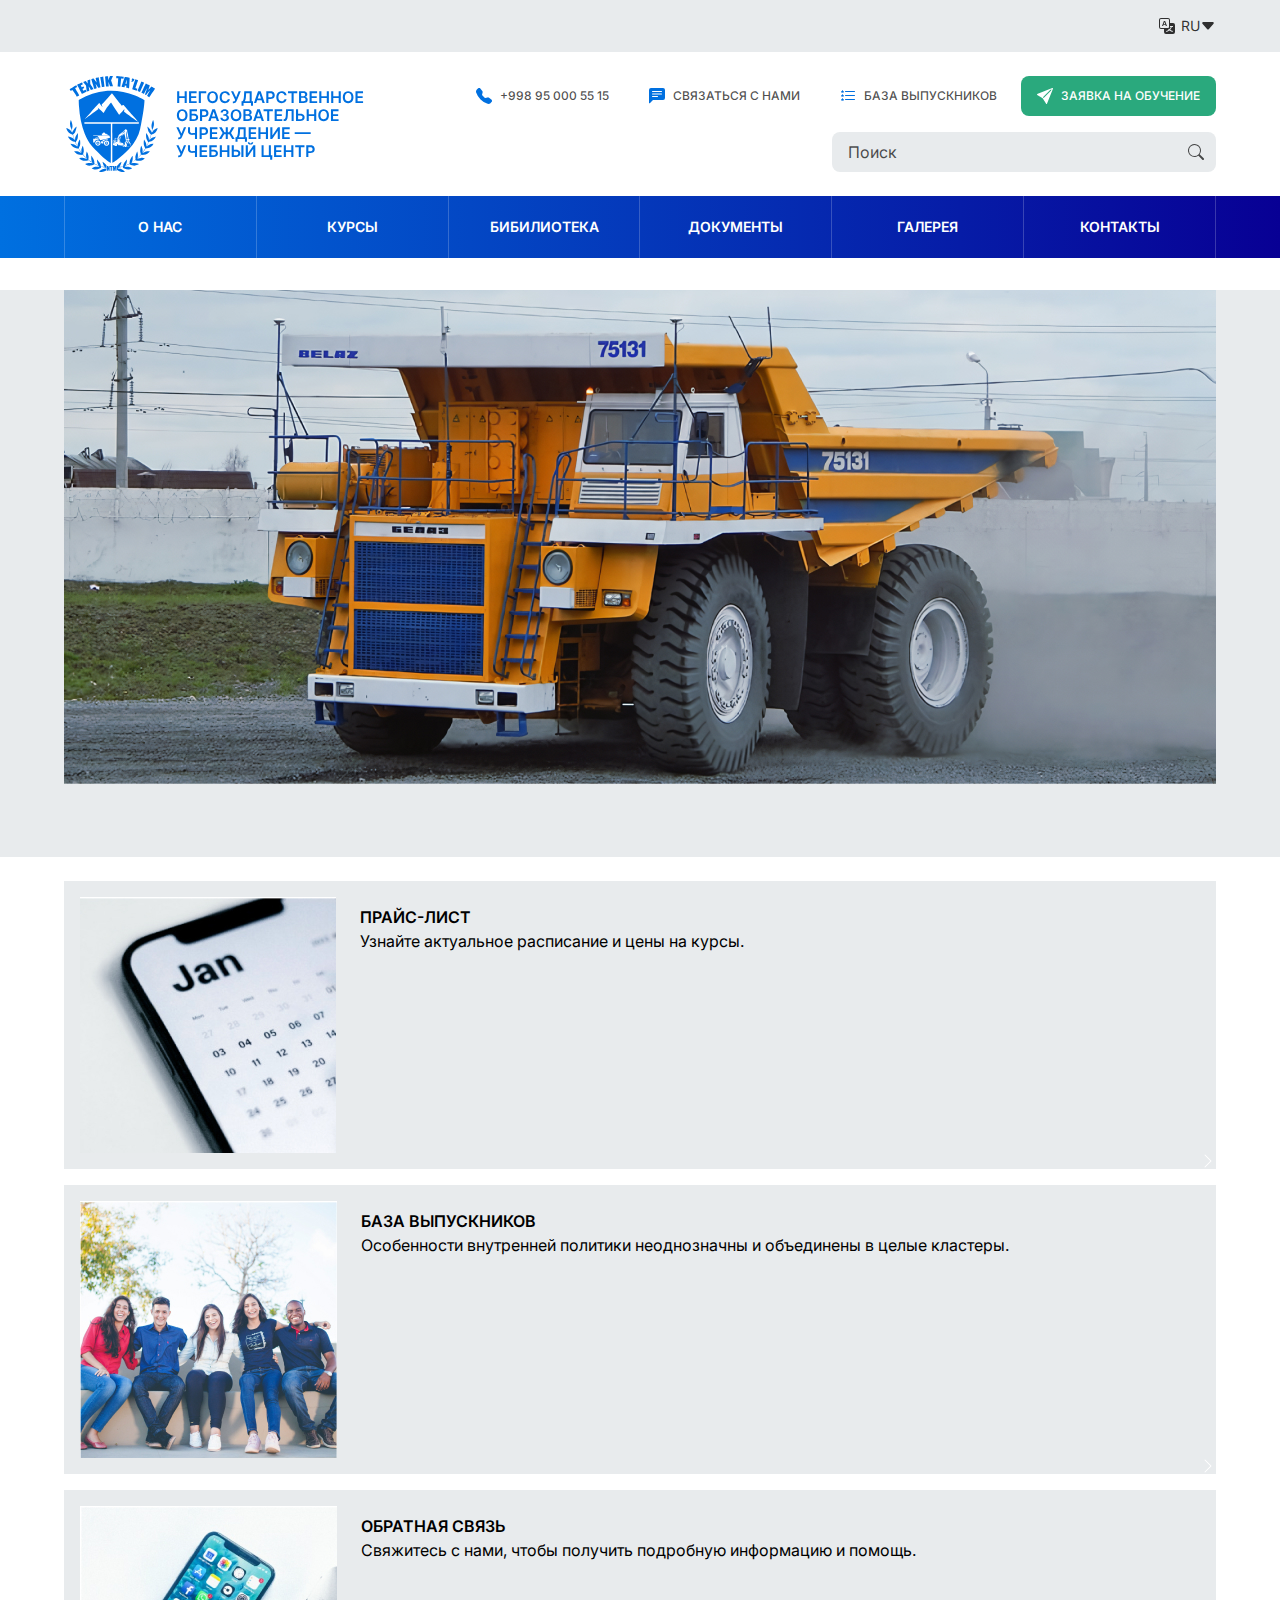
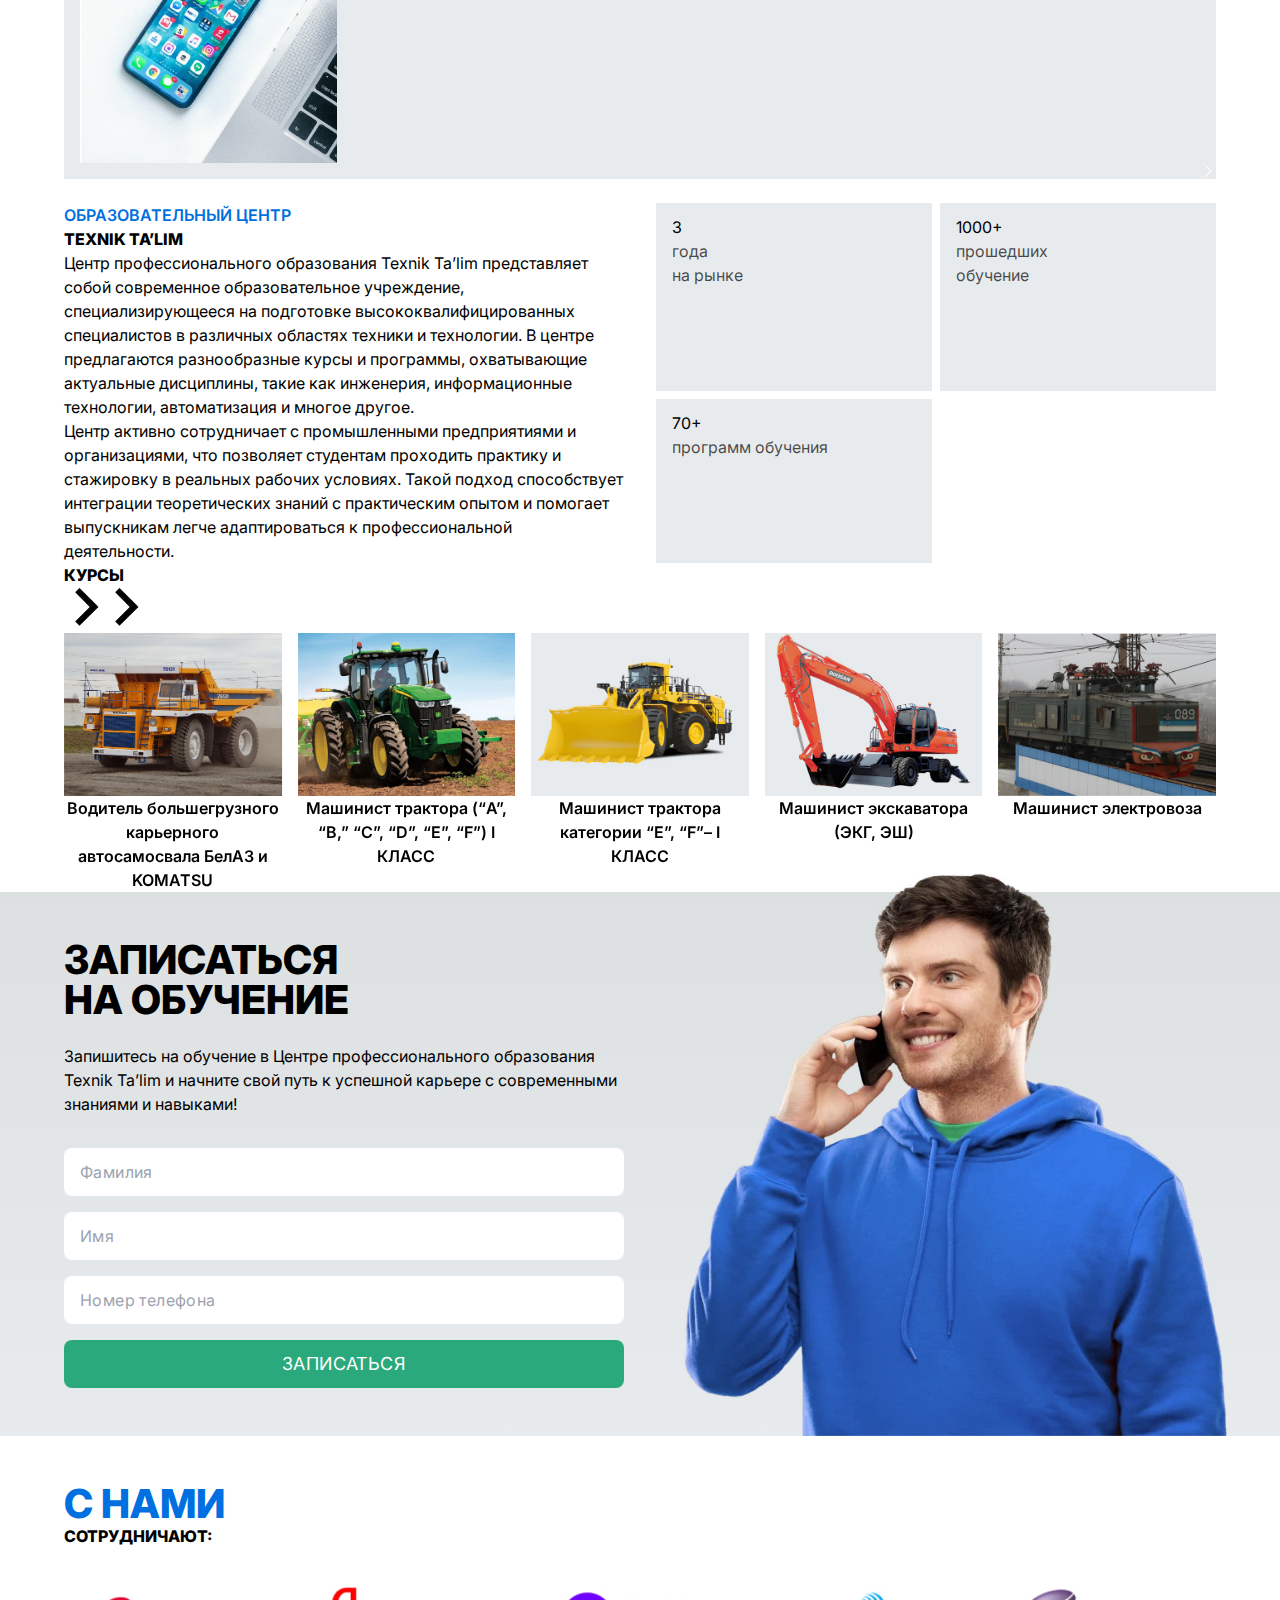
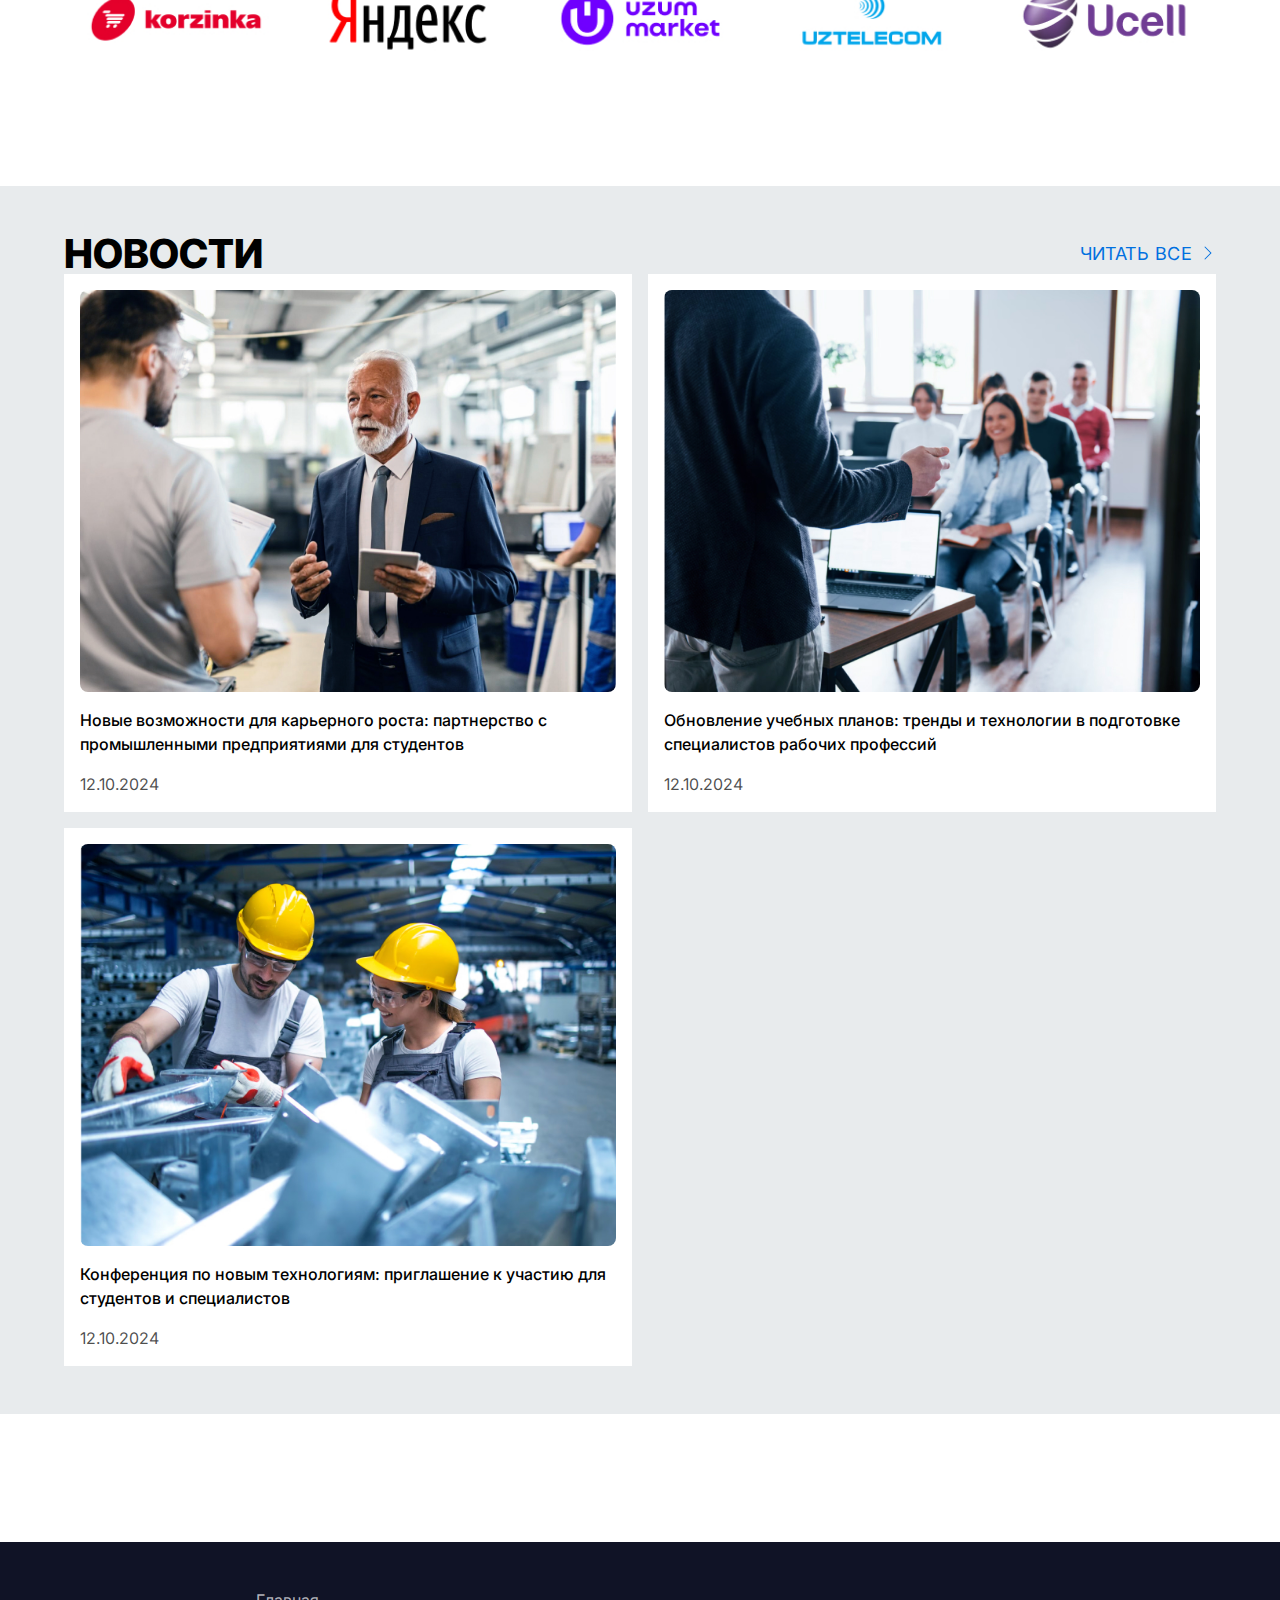
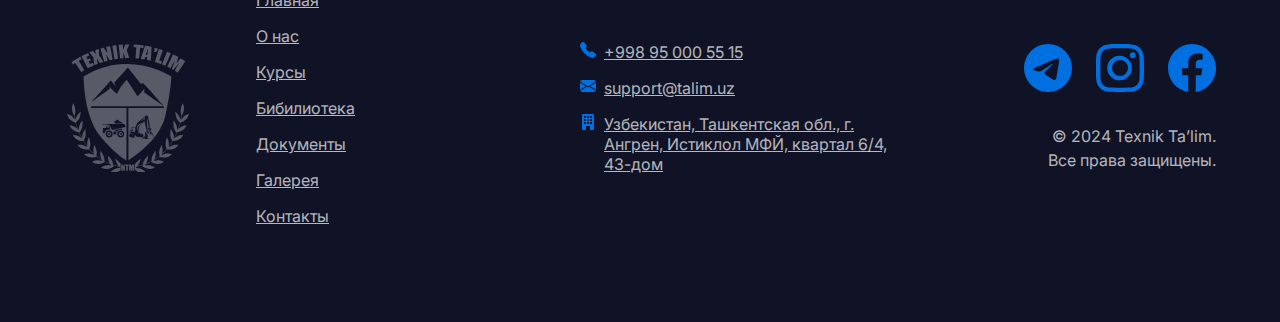
==== index.html @ cd225549 "Загрузка файлов" ====
<!DOCTYPE html><html><head><meta charset="utf-8"><meta name="viewport" content="width=device-width"><title>Главная страница</title><link rel="stylesheet" href="./styles/main.css"><link rel="preconnect" href="https://fonts.googleapis.com"><link rel="preconnect" href="https://fonts.gstatic.com" crossorigin><link href="https://fonts.googleapis.com/css2?family=Inter:ital,opsz,wght@0,14..32,100..900;1,14..32,100..900&amp;display=swap" rel="stylesheet"><link href="https://cdn.jsdelivr.net/npm/@splidejs/splide@4.1.4/dist/css/splide.min.css" rel="stylesheet"><script src="https://cdn.jsdelivr.net/npm/@splidejs/splide@4.1.4/dist/js/splide.min.js"></script></head></html><body><div class="w-full flex justify-center py-4 bg-background-darker"><div class="w-full max-w-screen-xl px-6 flex justify-end"><div class="relative"><button class="flex items-center text-sm uppercase text-black/80" id="langMenuToggle"><svg class="mr-[0.375rem]" width="16" height="16"><use xlink:href="/spritemap.svg#translate"></use></svg><span>Ru</span><svg class="scale-y-[-1]" width="16" height="16" id="langMenuArrow"><use xlink:href="/spritemap.svg#caret-up-fill"></use></svg></button><div class="hidden bg-background border border-black/20 absolute right-0 top-full mt-1 z-10 py-0 px-2 min-w-24 rounded-md" id="langMenu"><ul><li class="px-0 pt-2 pb-1 uppercase text-black/70 hover:underline hover:text-accent text-right border-b border-black/15 last:border-0"><a href="#">ru</a></li><li class="px-0 pt-2 pb-1 uppercase text-black/70 hover:underline hover:text-accent text-right border-b border-black/15 last:border-0"><a href="#">uz</a></li></ul></div></div></div></div><div class="py-6 flex-col w-full justify-start items-center flex bg-white"><div class="w-full max-w-screen-xl px-6 justify-start xl:items-center gap-8 flex flex-col md:flex-row"><div><a href="index.html"><img src="./images/texnik-talim-logo.svg"/></a></div><div class="flex flex-col gap-4 grow items-end justify-end"><div class="hidden xl:flex gap-2"><a class="flex justify-center items-center flex-grow-0 flex-shrink-0 relative overflow-hidden gap-2 px-4 py-3 rounded-lg hover:bg-black/5" href="tel: +998950005515"><svg class="text-accent h-4" width="16" height="16"><use xlink:href="/spritemap.svg#telephone-fill"></use></svg><p class="flex-grow-0 flex-shrink-0 text-xs font-medium text-left uppercase text-black/70">+998 95 000 55 15</p></a><a class="flex justify-center items-center flex-grow-0 flex-shrink-0 relative overflow-hidden gap-2 px-4 py-3 rounded-lg hover:bg-black/5" href="contacts.html"><svg class="text-accent h-4" width="16" height="16"><use xlink:href="/spritemap.svg#chat-left-text-fill"></use></svg><p class="flex-grow-0 flex-shrink-0 text-xs font-medium text-left uppercase text-black/70">Связаться с нами</p></a><a class="flex justify-center items-center flex-grow-0 flex-shrink-0 relative overflow-hidden gap-2 px-4 py-3 rounded-lg hover:bg-black/5" href="#"><svg class="text-accent h-4" width="16" height="16"><use xlink:href="/spritemap.svg#list-stars"></use></svg><p class="flex-grow-0 flex-shrink-0 text-xs font-medium text-left uppercase text-black/70">База выпускников</p></a><a class="flex justify-center items-center flex-grow-0 flex-shrink-0 relative overflow-hidden gap-2 px-4 py-3 rounded-lg bg-accent-light hover:bg-accent" href="#"><svg class="text-white h-4" width="16" height="16"><use xlink:href="/spritemap.svg#send-fill"></use></svg><p class="flex-grow-0 flex-shrink-0 text-xs font-medium text-left uppercase text-white">Заявка на обучение</p></a></div><div class="flex w-full xl:max-w-96 relative"><input class="h-10 pl-4 pr-14 w-full bg-background-darker rounded-lg focus:outline-accent placeholder:text-black/70" type="text" placeholder="Поиск"/><button class="w-10 h-10 flex justify-center items-center absolute right-0 top-0 active:scale-90 text-black/70"><svg width="16" height="16"><use xlink:href="/spritemap.svg#search"></use></svg></button></div></div></div></div><nav class="flex basis-full justify-center bg-gradient-to-r from-[#0070e0] to-[#080094] sticky top-0 z-20" id="nav"><div class="flex flex-col w-full max-w-screen-xl px-6"><div class="px-0 py-4 flex justify-end xl:hidden"><button class="border-y border-x border-white/50 h-8 w-8 rounded-lg flex justify-center items-center text-white" id="nav-toggle"><svg width="16" height="16"><use xlink:href="/spritemap.svg#menu"></use></svg></button></div><ul class="hidden xl:flex flex-col basis-full justify-stretch items-stretch xl:flex-row" id="nav-menu"><li class="flex flex-grow basis-0 px-4 py-6 flex-col justify-center items-center border-white/20 max-xl:border-b last:border-b-0 xl:border-r xl:first:border-l"><a class="text-center text-white text-sm font-semibold uppercase leading-none" href="about.html">О нас</a></li><li class="flex flex-grow basis-0 px-4 py-6 flex-col justify-center items-center border-white/20 max-xl:border-b last:border-b-0 xl:border-r xl:first:border-l"><a class="text-center text-white text-sm font-semibold uppercase leading-none" href="courses.html">Курсы</a></li><li class="flex flex-grow basis-0 px-4 py-6 flex-col justify-center items-center border-white/20 max-xl:border-b last:border-b-0 xl:border-r xl:first:border-l"><a class="text-center text-white text-sm font-semibold uppercase leading-none" href="library.html">Бибилиотека</a></li><li class="flex flex-grow basis-0 px-4 py-6 flex-col justify-center items-center border-white/20 max-xl:border-b last:border-b-0 xl:border-r xl:first:border-l"><a class="text-center text-white text-sm font-semibold uppercase leading-none" href="document.html">Документы</a></li><li class="flex flex-grow basis-0 px-4 py-6 flex-col justify-center items-center border-white/20 max-xl:border-b last:border-b-0 xl:border-r xl:first:border-l"><a class="text-center text-white text-sm font-semibold uppercase leading-none" href="gallery.html">Галерея</a></li><li class="flex flex-grow basis-0 px-4 py-6 flex-col justify-center items-center border-white/20 max-xl:border-b last:border-b-0 xl:border-r xl:first:border-l"><a class="text-center text-white text-sm font-semibold uppercase leading-none" href="contacts.html">Контакты</a></li></ul></div></nav><div class="content-wrapper pt-0 pb-0"><div class="w-full bg-background-darker py-10 flex justify-center items-center"><div class="container"><div class="splide" id="banner"><div class="splide__track"><ul class="splide__list"><li class="splide__slide"><img class="rounded-2xl" src="./media/slider/slide-01.jpg"></li><li class="splide__slide"><img class="rounded-2xl" src="./media/slider/slide-02.jpg"></li><li class="splide__slide"><img class="rounded-2xl" src="./media/slider/slide-03.jpg"></li></ul></div></div><script>
    document.addEventListener( 'DOMContentLoaded', function() {
        var splide = new Splide( '#banner', {
            type: 'loop',
            autoplay: true,
            pagination: true,
            arrows: false,
            classes: {
                pagination: 'carousel-pagination',
                page: 'carousel-dot'
            }
        } );
        splide.mount();
    } );
</script></div></div><main class="container"><aside class="grid grid-cols-1 lg:grid-cols-3 gap-4 py-6"><a class="group flex gap-6 relative bg-background-darker rounded-2xl py-4 px-4 overflow-hidden" href="#"><img class="aspect-square w-32 object-cover rounded-xl shrink-0" src="./media/homepage-01.jpg"><div class="pt-2 pb-8"><h3 class="text-[0.875rem]/[120%] font-semibold uppercase pb-[0.625rem]">Прайс-лист</h3><p class="text-[0.875rem]/[120%]">Узнайте актуальное расписание и цены на курсы.</p></div><div class="pl-6 pt-4 pr-2 pb-2 bg-accent text-white rounded-tl-full absolute right-0 bottom-0 group-hover:bg-accent-light"><svg width="16" height="16"><use xlink:href="/spritemap.svg#chevron-right"></use></svg></div></a><a class="group flex gap-6 relative bg-background-darker rounded-2xl py-4 px-4 overflow-hidden" href="#"><img class="aspect-square w-32 object-cover rounded-xl shrink-0" src="./media/homepage-02.jpg"><div class="pt-2 pb-8"><h3 class="text-[0.875rem]/[120%] font-semibold uppercase pb-[0.625rem]">База выпускников</h3><p class="text-[0.875rem]/[120%]">Особенности внутренней политики неоднозначны и объединены в целые кластеры.</p></div><div class="pl-6 pt-4 pr-2 pb-2 bg-accent text-white rounded-tl-full absolute right-0 bottom-0 group-hover:bg-accent-light"><svg width="16" height="16"><use xlink:href="/spritemap.svg#chevron-right"></use></svg></div></a><a class="group flex gap-6 relative bg-background-darker rounded-2xl py-4 px-4 overflow-hidden" href="contacts.html"><img class="aspect-square w-32 object-cover rounded-xl shrink-0" src="./media/homepage-03.jpg"><div class="pt-2 pb-8"><h3 class="text-[0.875rem]/[120%] font-semibold uppercase pb-[0.625rem]">Обратная связь</h3><p class="text-[0.875rem]/[120%]">Свяжитесь с нами, чтобы получить подробную информацию и помощь.</p></div><div class="pl-6 pt-4 pr-2 pb-2 bg-accent text-white rounded-tl-full absolute right-0 bottom-0 group-hover:bg-accent-light"><svg width="16" height="16"><use xlink:href="/spritemap.svg#chevron-right"></use></svg></div></a></aside><section class="py-16 grid grid-cols-1 md:grid-cols-2 gap-8"><div class="text-[1rem]/[150%]"><h1 class="text-[2.5rem]/[120%] font-extrabold uppercase mb-4 flex flex-col"><span class="text-[1rem]/[125%] font-semibold text-accent">Образовательный центр</span><span>Texnik Ta’lim</span></h1><p class="mb-4">Центр профессионального образования Texnik Ta’lim представляет собой современное образовательное учреждение, специализирующееся на подготовке высококвалифицированных специалистов в различных областях техники и технологии. В центре предлагаются разнообразные курсы и программы, охватывающие актуальные дисциплины, такие как инженерия, информационные технологии, автоматизация и многое другое.</p><p>Центр активно сотрудничает с промышленными предприятиями и организациями, что позволяет студентам проходить практику и стажировку в реальных рабочих условиях. Такой подход способствует интеграции теоретических знаний с практическим опытом и помогает выпускникам легче адаптироваться к профессиональной деятельности.</p></div><div class="grid grid-cols-1 md:grid-cols-2 gap-2 pt-[3.6875rem] self-start"><div class="bg-background-darker px-4 py-3 rounded-2xl min-h-[6.75rem] "><p class="flex flex-col items-start gap-1"><span class="text-[3rem]/[100%] font-bold bg-gradient-to-r from-accent to-accent-dark bg-clip-text text-transparent">3</span><span class="text-[1rem]/[100%] tracking-wider text-black/70">года <br />на рынке</span></p></div><div class="bg-background-darker px-4 py-3 rounded-2xl min-h-[6.75rem] "><p class="flex flex-col items-start gap-1"><span class="text-[3rem]/[100%] font-bold bg-gradient-to-r from-accent to-accent-dark bg-clip-text text-transparent">1000+</span><span class="text-[1rem]/[100%] tracking-wider text-black/70">прошедших <br />обучение</span></p></div><div class="bg-background-darker px-4 py-3 rounded-2xl min-h-[6.75rem] col-span-2"><p class="flex flex-col items-start gap-1"><span class="text-[3rem]/[100%] font-bold bg-gradient-to-r from-accent to-accent-dark bg-clip-text text-transparent">70+</span><span class="text-[1rem]/[100%] tracking-wider text-black/70">программ обучения</span></p></div></div></section></main><div class="container pb-24"><h2 class="text-[2.5rem]/[120%] font-extrabold uppercase flex flex-col mb-5">Курсы</h2><div class="splide" id="courses"><div class="splide__track"><ul class="splide__list"><li class="splide__slide"><a class="flex flex-col group" href="course.html"><img class="aspect-[4/3] rounded-2xl w-full mb-2 object-cover" src="./media/courses/course-01.jpg"><h3 class="text-[1rem]/[120%] font-semibold text-center group-[:hover]:text-accent">Водитель большегрузного карьерного автосамосвала БелАЗ и KOMATSU</h3></a></li><li class="splide__slide"><a class="flex flex-col group" href="course.html"><img class="aspect-[4/3] rounded-2xl w-full mb-2 object-cover" src="./media/courses/course-02.jpg"><h3 class="text-[1rem]/[120%] font-semibold text-center group-[:hover]:text-accent">Машинист трактора (“A”, “B,” “C”, “D”, “E”, “F”) I КЛАСС </h3></a></li><li class="splide__slide"><a class="flex flex-col group" href="course.html"><img class="aspect-[4/3] rounded-2xl w-full mb-2 object-cover" src="./media/courses/course-03.jpg"><h3 class="text-[1rem]/[120%] font-semibold text-center group-[:hover]:text-accent">Машинист трактора  категории “E”, “F”– I КЛАСС</h3></a></li><li class="splide__slide"><a class="flex flex-col group" href="course.html"><img class="aspect-[4/3] rounded-2xl w-full mb-2 object-cover" src="./media/courses/course-04.jpg"><h3 class="text-[1rem]/[120%] font-semibold text-center group-[:hover]:text-accent">Машинист экскаватора (ЭКГ, ЭШ)</h3></a></li><li class="splide__slide"><a class="flex flex-col group" href="course.html"><img class="aspect-[4/3] rounded-2xl w-full mb-2 object-cover" src="./media/courses/course-31.jpg"><h3 class="text-[1rem]/[120%] font-semibold text-center group-[:hover]:text-accent">Машинист электровоза</h3></a></li><li class="splide__slide"><a class="flex flex-col group" href="course.html"><img class="aspect-[4/3] rounded-2xl w-full mb-2 object-cover" src="./media/courses/course-32.jpg"><h3 class="text-[1rem]/[120%] font-semibold text-center group-[:hover]:text-accent">Помощник машинист электровоза</h3></a></li><li class="splide__slide"><a class="flex flex-col group" href="course.html"><img class="aspect-[4/3] rounded-2xl w-full mb-2 object-cover" src="./media/courses/course-05.jpg"><h3 class="text-[1rem]/[120%] font-semibold text-center group-[:hover]:text-accent">Стропольщик</h3></a></li><li class="splide__slide"><a class="flex flex-col group" href="course.html"><img class="aspect-[4/3] rounded-2xl w-full mb-2 object-cover" src="./media/courses/course-06.jpg"><h3 class="text-[1rem]/[120%] font-semibold text-center group-[:hover]:text-accent">Машинист крана (Крановщик)</h3></a></li><li class="splide__slide"><a class="flex flex-col group" href="course.html"><img class="aspect-[4/3] rounded-2xl w-full mb-2 object-cover" src="./media/courses/course-07.jpg"><h3 class="text-[1rem]/[120%] font-semibold text-center group-[:hover]:text-accent">Машинист мостового крана</h3></a></li><li class="splide__slide"><a class="flex flex-col group" href="course.html"><img class="aspect-[4/3] rounded-2xl w-full mb-2 object-cover" src="./media/courses/course-08.jpg"><h3 class="text-[1rem]/[120%] font-semibold text-center group-[:hover]:text-accent">Машинист козлового крана</h3></a></li><li class="splide__slide"><a class="flex flex-col group" href="course.html"><img class="aspect-[4/3] rounded-2xl w-full mb-2 object-cover" src="./media/courses/course-09.jpg"><h3 class="text-[1rem]/[120%] font-semibold text-center group-[:hover]:text-accent">Машинист автомобильного крана </h3></a></li><li class="splide__slide"><a class="flex flex-col group" href="course.html"><img class="aspect-[4/3] rounded-2xl w-full mb-2 object-cover" src="./media/courses/course-11.jpg"><h3 class="text-[1rem]/[120%] font-semibold text-center group-[:hover]:text-accent">Машинист железнодорожных строительных машин</h3></a></li><li class="splide__slide"><a class="flex flex-col group" href="course.html"><img class="aspect-[4/3] rounded-2xl w-full mb-2 object-cover" src="./media/courses/course-12.jpg"><h3 class="text-[1rem]/[120%] font-semibold text-center group-[:hover]:text-accent">Машинист автовышки и автогидроподъемника</h3></a></li><li class="splide__slide"><a class="flex flex-col group" href="course.html"><img class="aspect-[4/3] rounded-2xl w-full mb-2 object-cover" src="./media/courses/course-13.jpg"><h3 class="text-[1rem]/[120%] font-semibold text-center group-[:hover]:text-accent">Взрывник</h3></a></li><li class="splide__slide"><a class="flex flex-col group" href="course.html"><img class="aspect-[4/3] rounded-2xl w-full mb-2 object-cover" src="./media/courses/course-14.jpg"><h3 class="text-[1rem]/[120%] font-semibold text-center group-[:hover]:text-accent">Машинист буровых станков</h3></a></li><li class="splide__slide"><a class="flex flex-col group" href="course.html"><img class="aspect-[4/3] rounded-2xl w-full mb-2 object-cover" src="./media/courses/course-15.jpg"><h3 class="text-[1rem]/[120%] font-semibold text-center group-[:hover]:text-accent">Машинист ленточного конвейера</h3></a></li><li class="splide__slide"><a class="flex flex-col group" href="course.html"><img class="aspect-[4/3] rounded-2xl w-full mb-2 object-cover" src="./media/courses/course-16.jpg"><h3 class="text-[1rem]/[120%] font-semibold text-center group-[:hover]:text-accent">Машинист отвалообразователя</h3></a></li><li class="splide__slide"><a class="flex flex-col group" href="course.html"><img class="aspect-[4/3] rounded-2xl w-full mb-2 object-cover" src="./media/courses/course-17.jpg"><h3 class="text-[1rem]/[120%] font-semibold text-center group-[:hover]:text-accent">Машинист компрессорных установок</h3></a></li><li class="splide__slide"><a class="flex flex-col group" href="course.html"><img class="aspect-[4/3] rounded-2xl w-full mb-2 object-cover" src="./media/courses/course-19.jpg"><h3 class="text-[1rem]/[120%] font-semibold text-center group-[:hover]:text-accent">Машинист насосных установок</h3></a></li><li class="splide__slide"><a class="flex flex-col group" href="course.html"><img class="aspect-[4/3] rounded-2xl w-full mb-2 object-cover" src="./media/courses/course-20.jpg"><h3 class="text-[1rem]/[120%] font-semibold text-center group-[:hover]:text-accent">Машинист котельной установки </h3></a></li><li class="splide__slide"><a class="flex flex-col group" href="course.html"><img class="aspect-[4/3] rounded-2xl w-full mb-2 object-cover" src="./media/courses/course-21.jpg"><h3 class="text-[1rem]/[120%] font-semibold text-center group-[:hover]:text-accent">Горнорабочий очистного забоя</h3></a></li><li class="splide__slide"><a class="flex flex-col group" href="course.html"><img class="aspect-[4/3] rounded-2xl w-full mb-2 object-cover" src="./media/courses/course-23.jpg"><h3 class="text-[1rem]/[120%] font-semibold text-center group-[:hover]:text-accent">Крепильщик</h3></a></li><li class="splide__slide"><a class="flex flex-col group" href="course.html"><img class="aspect-[4/3] rounded-2xl w-full mb-2 object-cover" src="./media/courses/course-24.jpg"><h3 class="text-[1rem]/[120%] font-semibold text-center group-[:hover]:text-accent">Горнорабочий подземный</h3></a></li><li class="splide__slide"><a class="flex flex-col group" href="course.html"><img class="aspect-[4/3] rounded-2xl w-full mb-2 object-cover" src="./media/courses/course-26.jpg"><h3 class="text-[1rem]/[120%] font-semibold text-center group-[:hover]:text-accent">Токарь</h3></a></li><li class="splide__slide"><a class="flex flex-col group" href="course.html"><img class="aspect-[4/3] rounded-2xl w-full mb-2 object-cover" src="./media/courses/course-27.jpg"><h3 class="text-[1rem]/[120%] font-semibold text-center group-[:hover]:text-accent">Фрезеровщик</h3></a></li><li class="splide__slide"><a class="flex flex-col group" href="course.html"><img class="aspect-[4/3] rounded-2xl w-full mb-2 object-cover" src="./media/courses/course-29.jpg"><h3 class="text-[1rem]/[120%] font-semibold text-center group-[:hover]:text-accent">Кузнец</h3></a></li><li class="splide__slide"><a class="flex flex-col group" href="course.html"><img class="aspect-[4/3] rounded-2xl w-full mb-2 object-cover" src="./media/courses/course-30.jpg"><h3 class="text-[1rem]/[120%] font-semibold text-center group-[:hover]:text-accent">Электрогазосварщик</h3></a></li><li class="splide__slide"><a class="flex flex-col group" href="course.html"><img class="aspect-[4/3] rounded-2xl w-full mb-2 object-cover" src="./media/courses/course-33.jpg"><h3 class="text-[1rem]/[120%] font-semibold text-center group-[:hover]:text-accent">Машинист тепловоза</h3></a></li><li class="splide__slide"><a class="flex flex-col group" href="course.html"><img class="aspect-[4/3] rounded-2xl w-full mb-2 object-cover" src="./media/courses/course-34.jpg"><h3 class="text-[1rem]/[120%] font-semibold text-center group-[:hover]:text-accent">Помощник машинист тепловоза</h3></a></li></ul></div><script>
    document.addEventListener( 'DOMContentLoaded', function() {
        var splide = new Splide( '#courses', {
            type: 'loop',
            autoplay: true,
            pagination: false,
            arrows: true,
            perPage: 5,
            gap: '1rem',
            breakpoints: {
                640: {
                    perPage: 1,
                },
                768: {
                    perPage: 2,
                },
                960: {
                    perPage: 3,
                },
                1200: {
                    perPage: 4,
                    pagination: true
                },
                1240: {
                    arrows: false
                }
            },
            classes: {
                pagination: 'carousel-pagination',
                page: 'carousel-dot',
                arrows: '',
                arrow: 'carousel-arrow',
                prev  : 'carousel-arrow--prev your-class-prev',
                next  : 'carousel-arrow--next your-class-next',
            }
        } );
        splide.mount();
    } );
</script>
</div></div><section class="w-full city-bg flex justify-center items-center"><div class="container grid lg:grid-cols-2 gap-8 pt-12 lg:py-12 relative"><div class="flex flex-col gap-8 relative z-0"><div class="flex flex-col"><h2 class="text-[2.5rem]/[100%] font-extrabold uppercase mb-6">Записаться <br />на обучение</h2><p class="text-[1rem]/[150%]">Запишитесь на обучение в Центре профессионального образования Texnik Ta’lim и начните свой путь к успешной карьере с современными знаниями и навыками!</p></div><form class="flex flex-col gap-4"><input class="px-4 h-12 bg-background rounded-lg placeholder:tracking-wide outline-accent" type="text" placeholder="Фамилия"/><input class="px-4 h-12 bg-background rounded-lg placeholder:tracking-wide outline-accent" type="text" placeholder="Имя"/><input class="px-4 h-12 bg-background rounded-lg placeholder:tracking-wide outline-accent" type="text" placeholder="Номер телефона"/><button class="px-4 h-12 bg-accent-light hover:bg-accent active:bg-accent-dark text-[1.125rem]/[100%] text-white tracking-wide uppercase rounded-lg">Записаться</button></form></div><div class="w-full max-w-[35.625rem] lg:w-[35.625rem] aspect-square bg-[url('../images/guy.webp')] justify-self-center lg:absolute right-0 bottom-0 bg-contain"></div></div></section><div class="container py-12"><h2 class="text-[2.5rem]/[120%] font-extrabold uppercase flex flex-col mb-8"><span class="text-accent font-normal text-[2.5rem]/[100%]">С нами </span><span>сотрудни&shy;чают:</span></h2><div class="splide" id="partners"><div class="splide__track"><ul class="splide__list"><li class="splide__slide border-[1px] border-black/15 overflow-hidden rounded-2xl px-4 py-4 flex justify-center items-center"><img src="./media/partners/01.jpg"></li><li class="splide__slide border-[1px] border-black/15 overflow-hidden rounded-2xl px-4 py-4 flex justify-center items-center"><img src="./media/partners/02.jpg"></li><li class="splide__slide border-[1px] border-black/15 overflow-hidden rounded-2xl px-4 py-4 flex justify-center items-center"><img src="./media/partners/03.jpg"></li><li class="splide__slide border-[1px] border-black/15 overflow-hidden rounded-2xl px-4 py-4 flex justify-center items-center"><img src="./media/partners/04.jpg"></li><li class="splide__slide border-[1px] border-black/15 overflow-hidden rounded-2xl px-4 py-4 flex justify-center items-center"><img src="./media/partners/05.jpg"></li><li class="splide__slide border-[1px] border-black/15 overflow-hidden rounded-2xl px-4 py-4 flex justify-center items-center"><img src="./media/partners/06.jpg"></li><li class="splide__slide border-[1px] border-black/15 overflow-hidden rounded-2xl px-4 py-4 flex justify-center items-center"><img src="./media/partners/07.jpg"></li><li class="splide__slide border-[1px] border-black/15 overflow-hidden rounded-2xl px-4 py-4 flex justify-center items-center"><img src="./media/partners/08.jpg"></li></ul></div><script>
    document.addEventListener( 'DOMContentLoaded', function() {
        var splide = new Splide( '#partners', {
            type: 'loop',
            autoplay: true,
            //- pagination: true,
            arrows: false,
            perPage: 5,
            gap: '0.5rem',
            breakpoints: {
                640: {
                    perPage: 1,
                },
                768: {
                    perPage: 2,
                },
                960: {
                    perPage: 3,
                },
                1200: {
                    perPage: 4,
                },
            },
            classes: {
                pagination: 'carousel-pagination',
                page: 'carousel-dot'
            }
        } );
        splide.mount();
    } );
</script></div></div><aside class="w-full flex flex-col items-center py-12 bg-background-darker"><div class="w-full max-w-screen-xl px-6"><div class="w-full flex items-center pb-6 gap-6"><h2 class="text-[2.5rem]/[100%] font-extrabold uppercase grow">Новости</h2><a class="text-[1.125rem]/[100%] tracking-wide text-accent uppercase flex gap-2 hover:underline hover:text-accent-light" href="news.html"><span>Читать все </span><svg width="16" height="16"><use xlink:href="/spritemap.svg#chevron-right"></use></svg></a></div><div class="grid md:grid-cols-2 lg:grid-cols-3 gap-4"><a class="flex flex-col gap-4 bg-background px-4 py-4 rounded-2xl hover:outline outline-1 hover:text-accent" href="text-page.html"><img class="aspect-[4/3] rounded-lg object-fill" src="./media/news/news-01.jpg"><h3 class=" text-[0.875rem]/[120%] font-medium">Новые возможности для карьерного роста: партнерство с промышленными предприятиями для студентов</h3><time class="text-black/70" datetime="">12.10.2024</time></a><a class="flex flex-col gap-4 bg-background px-4 py-4 rounded-2xl hover:outline outline-1 hover:text-accent" href="text-page.html"><img class="aspect-[4/3] rounded-lg object-fill" src="./media/news/news-02.jpg"><h3 class=" text-[0.875rem]/[120%] font-medium">Обновление учебных планов: тренды и технологии в подготовке специалистов рабочих профессий</h3><time class="text-black/70" datetime="">12.10.2024</time></a><a class="flex flex-col gap-4 bg-background px-4 py-4 rounded-2xl hover:outline outline-1 hover:text-accent" href="text-page.html"><img class="aspect-[4/3] rounded-lg object-fill" src="./media/news/news-03.jpg"><h3 class=" text-[0.875rem]/[120%] font-medium">Конференция по новым технологиям: приглашение к участию для студентов и специалистов</h3><time class="text-black/70" datetime="">12.10.2024</time></a></div></div></aside></div><div class="w-full bg-background-dark text-white/70 flex justify-center items-center py-12"><div class="grid grid-cols-1 md:grid-cols-2 xl:grid-cols-footer-xl gap-16 px-6 pb-12 w-full max-w-screen-xl items-center"><div class="flex max-md:order-1 max-xl:order-2 max-md:justify-start max-xl:justify-end"><svg class="text-white" width="128" height="128"><use xlink:href="./images/footer-logo.svg#footer-logo"></use></svg></div><div class="grow basis-0 max-md:order-2 max-xl:order-1"><ul class="flex flex-col gap-4"><li class="leading-5"><a class="underline hover:text-white" href="index.html">Главная</a></li><li class="leading-5"><a class="underline hover:text-white" href="about.html">О нас</a></li><li class="leading-5"><a class="underline hover:text-white" href="courses.html">Курсы</a></li><li class="leading-5"><a class="underline hover:text-white" href="library.html">Бибилиотека</a></li><li class="leading-5"><a class="underline hover:text-white" href="document.html">Документы</a></li><li class="leading-5"><a class="underline hover:text-white" href="gallery.html">Галерея</a></li><li class="leading-5"><a class="underline hover:text-white" href="contacts.html">Контакты</a></li></ul></div><div class="grow basis-0 max-w-[19.5rem] max-md:order-3 max-xl:order-3"><ul class="flex flex-col gap-4"><li class="leading-5 flex gap-2"><svg class="text-accent shrink-0" width="16" height="16"><use xlink:href="/spritemap.svg#telephone-fill"></use></svg><a class="underline hover:text-white" href="tel: +998950005515">+998 95 000 55 15</a></li><li class="leading-5 flex gap-2"><svg class="text-accent shrink-0" width="16" height="16"><use xlink:href="/spritemap.svg#envelope-fill"></use></svg><a class="underline hover:text-white" href="mailto: support@talim.uz">support@talim.uz</a></li><li class="leading-5 flex gap-2"><svg class="text-accent shrink-0" width="16" height="16"><use xlink:href="/spritemap.svg#building-fill"></use></svg><a class="underline hover:text-white" href="#">Узбекистан, Ташкентская обл., г. Ангрен, Истиклол МФЙ, квартал 6/4, 43-дом</a></li></ul></div><div class="grow basis-0 flex flex-col gap-8 max-md:order-4 max-xl:order-4"><ul class="flex gap-6 max-md:justify-start justify-end"><li><a href="#" title="Telegram"><svg class="w-12 h-12 text-accent hover:text-accent-light" width="16" height="16"><use xlink:href="/spritemap.svg#telegram"></use></svg></a></li><li><a href="#" title="Instagram"><svg class="w-12 h-12 text-accent hover:text-accent-light" width="16" height="16"><use xlink:href="/spritemap.svg#instagram"></use></svg></a></li><li><a href="#" title="Facebook"><svg class="w-12 h-12 text-accent hover:text-accent-light" width="16" height="16"><use xlink:href="/spritemap.svg#facebook"></use></svg></a></li></ul><p class="text-right max-md:text-left">© 2024 Texnik Ta’lim. <br />Все права защищены.</p></div></div></div><script src="./scripts/scripts.js"></script></body>
---- styles/main.css ----
*,:before,:after{--tw-border-spacing-x: 0;--tw-border-spacing-y: 0;--tw-translate-x: 0;--tw-translate-y: 0;--tw-rotate: 0;--tw-skew-x: 0;--tw-skew-y: 0;--tw-scale-x: 1;--tw-scale-y: 1;--tw-pan-x: ;--tw-pan-y: ;--tw-pinch-zoom: ;--tw-scroll-snap-strictness: proximity;--tw-gradient-from-position: ;--tw-gradient-via-position: ;--tw-gradient-to-position: ;--tw-ordinal: ;--tw-slashed-zero: ;--tw-numeric-figure: ;--tw-numeric-spacing: ;--tw-numeric-fraction: ;--tw-ring-inset: ;--tw-ring-offset-width: 0px;--tw-ring-offset-color: #fff;--tw-ring-color: rgb(59 130 246 / .5);--tw-ring-offset-shadow: 0 0 #0000;--tw-ring-shadow: 0 0 #0000;--tw-shadow: 0 0 #0000;--tw-shadow-colored: 0 0 #0000;--tw-blur: ;--tw-brightness: ;--tw-contrast: ;--tw-grayscale: ;--tw-hue-rotate: ;--tw-invert: ;--tw-saturate: ;--tw-sepia: ;--tw-drop-shadow: ;--tw-backdrop-blur: ;--tw-backdrop-brightness: ;--tw-backdrop-contrast: ;--tw-backdrop-grayscale: ;--tw-backdrop-hue-rotate: ;--tw-backdrop-invert: ;--tw-backdrop-opacity: ;--tw-backdrop-saturate: ;--tw-backdrop-sepia: ;--tw-contain-size: ;--tw-contain-layout: ;--tw-contain-paint: ;--tw-contain-style: }::backdrop{--tw-border-spacing-x: 0;--tw-border-spacing-y: 0;--tw-translate-x: 0;--tw-translate-y: 0;--tw-rotate: 0;--tw-skew-x: 0;--tw-skew-y: 0;--tw-scale-x: 1;--tw-scale-y: 1;--tw-pan-x: ;--tw-pan-y: ;--tw-pinch-zoom: ;--tw-scroll-snap-strictness: proximity;--tw-gradient-from-position: ;--tw-gradient-via-position: ;--tw-gradient-to-position: ;--tw-ordinal: ;--tw-slashed-zero: ;--tw-numeric-figure: ;--tw-numeric-spacing: ;--tw-numeric-fraction: ;--tw-ring-inset: ;--tw-ring-offset-width: 0px;--tw-ring-offset-color: #fff;--tw-ring-color: rgb(59 130 246 / .5);--tw-ring-offset-shadow: 0 0 #0000;--tw-ring-shadow: 0 0 #0000;--tw-shadow: 0 0 #0000;--tw-shadow-colored: 0 0 #0000;--tw-blur: ;--tw-brightness: ;--tw-contrast: ;--tw-grayscale: ;--tw-hue-rotate: ;--tw-invert: ;--tw-saturate: ;--tw-sepia: ;--tw-drop-shadow: ;--tw-backdrop-blur: ;--tw-backdrop-brightness: ;--tw-backdrop-contrast: ;--tw-backdrop-grayscale: ;--tw-backdrop-hue-rotate: ;--tw-backdrop-invert: ;--tw-backdrop-opacity: ;--tw-backdrop-saturate: ;--tw-backdrop-sepia: ;--tw-contain-size: ;--tw-contain-layout: ;--tw-contain-paint: ;--tw-contain-style: }*,:before,:after{box-sizing:border-box;border-width:0;border-style:solid;border-color:currentColor}:before,:after{--tw-content: ""}html,:host{line-height:1.5;-webkit-text-size-adjust:100%;-moz-tab-size:4;-o-tab-size:4;tab-size:4;font-family:Inter,sans-serif;font-feature-settings:normal;font-variation-settings:normal;-webkit-tap-highlight-color:transparent}body{margin:0;line-height:inherit}hr{height:0;color:inherit;border-top-width:1px}abbr:where([title]){-webkit-text-decoration:underline dotted;text-decoration:underline dotted}h1,h2,h3,h4,h5,h6{font-size:inherit;font-weight:inherit}a{color:inherit;text-decoration:inherit}b,strong{font-weight:bolder}code,kbd,samp,pre{font-family:ui-monospace,SFMono-Regular,Menlo,Monaco,Consolas,Liberation Mono,Courier New,monospace;font-feature-settings:normal;font-variation-settings:normal;font-size:1em}small{font-size:80%}sub,sup{font-size:75%;line-height:0;position:relative;vertical-align:baseline}sub{bottom:-.25em}sup{top:-.5em}table{text-indent:0;border-color:inherit;border-collapse:collapse}button,input,optgroup,select,textarea{font-family:inherit;font-feature-settings:inherit;font-variation-settings:inherit;font-size:100%;font-weight:inherit;line-height:inherit;letter-spacing:inherit;color:inherit;margin:0;padding:0}button,select{text-transform:none}button,input:where([type=button]),input:where([type=reset]),input:where([type=submit]){-webkit-appearance:button;background-color:transparent;background-image:none}:-moz-focusring{outline:auto}:-moz-ui-invalid{box-shadow:none}progress{vertical-align:baseline}::-webkit-inner-spin-button,::-webkit-outer-spin-button{height:auto}[type=search]{-webkit-appearance:textfield;outline-offset:-2px}::-webkit-search-decoration{-webkit-appearance:none}::-webkit-file-upload-button{-webkit-appearance:button;font:inherit}summary{display:list-item}blockquote,dl,dd,h1,h2,h3,h4,h5,h6,hr,figure,p,pre{margin:0}fieldset{margin:0;padding:0}legend{padding:0}ol,ul,menu{list-style:none;margin:0;padding:0}dialog{padding:0}textarea{resize:vertical}input::-moz-placeholder,textarea::-moz-placeholder{opacity:1;color:#9ca3af}input::placeholder,textarea::placeholder{opacity:1;color:#9ca3af}button,[role=button]{cursor:pointer}:disabled{cursor:default}img,svg,video,canvas,audio,iframe,embed,object{display:block;vertical-align:middle}img,video{max-width:100%;height:auto}[hidden]:where(:not([hidden=until-found])){display:none}.container{width:100%}@media (min-width: 640px){.container{max-width:640px}}@media (min-width: 768px){.container{max-width:768px}}@media (min-width: 960px){.container{max-width:960px}}@media (min-width: 1200px){.container{max-width:1200px}}@media (min-width: 1536px){.container{max-width:1536px}}.p{margin-top:.5rem;margin-bottom:1rem;font-size:1rem;line-height:140%;font-weight:300}.h1{margin-top:4rem;margin-bottom:2rem;font-size:2rem;line-height:110%;font-weight:700;text-transform:uppercase}@media (min-width: 768px){.h1{font-size:3.5rem;line-height:110%}}.h2{margin-top:3rem;margin-bottom:1.5rem;font-size:1.75rem;line-height:110%;font-weight:700;text-transform:uppercase}@media (min-width: 768px){.h2{font-size:3rem;line-height:110%}}.banner{position:relative;width:100%;overflow:hidden;border-radius:1rem}.banner-container{position:absolute;top:0;left:0;display:flex;height:100%;width:100%;padding:3rem}.content-wrapper{display:flex;flex-direction:column;align-items:center;padding-top:2rem;padding-bottom:8rem}.container{width:100%;max-width:1200px;padding-left:1.5rem;padding-right:1.5rem}@media (min-width: 768px){.container{padding-left:1.5rem;padding-right:1.5rem}}.city-bg{background:url(/styles/city-bg.css) repeat-x center bottom,linear-gradient(to bottom,#dde0e1,#e8ebed)}.absolute{position:absolute}.relative{position:relative}.sticky{position:sticky}.bottom-0{bottom:0}.left-0{left:0}.right-0{right:0}.top-0{top:0}.top-full{top:100%}.z-0{z-index:0}.z-10{z-index:10}.z-20{z-index:20}.mb-6{margin-bottom:1.5rem}.mr-\[0\.375rem\]{margin-right:.375rem}.mt-1{margin-top:.25rem}.block{display:block}.flex{display:flex}.grid{display:grid}.hidden{display:none}.aspect-\[4\/3\]{aspect-ratio:4/3}.aspect-square{aspect-ratio:1 / 1}.h-10{height:2.5rem}.h-12{height:3rem}.h-4{height:1rem}.h-8{height:2rem}.h-full{height:100%}.w-10{width:2.5rem}.w-12{width:3rem}.w-8{width:2rem}.w-full{width:100%}.min-w-24{min-width:6rem}.max-w-\[1120px\]{max-width:1120px}.max-w-\[19\.5rem\]{max-width:19.5rem}.max-w-\[35\.625rem\]{max-width:35.625rem}.max-w-screen-xl{max-width:1200px}.flex-shrink-0,.shrink-0{flex-shrink:0}.flex-grow{flex-grow:1}.flex-grow-0{flex-grow:0}.grow{flex-grow:1}.basis-0{flex-basis:0px}.basis-full{flex-basis:100%}.scale-y-\[-1\]{--tw-scale-y: -1;transform:translate(var(--tw-translate-x),var(--tw-translate-y)) rotate(var(--tw-rotate)) skew(var(--tw-skew-x)) skewY(var(--tw-skew-y)) scaleX(var(--tw-scale-x)) scaleY(var(--tw-scale-y))}.grid-cols-1{grid-template-columns:1fr}.flex-col{flex-direction:column}.items-end{align-items:flex-end}.items-center{align-items:center}.items-stretch{align-items:stretch}.justify-start{justify-content:flex-start}.justify-end{justify-content:flex-end}.justify-center{justify-content:center}.justify-stretch{justify-content:stretch}.gap-16{gap:4rem}.gap-2{gap:.5rem}.gap-4{gap:1rem}.gap-6{gap:1.5rem}.gap-8{gap:2rem}.justify-self-center{justify-self:center}.overflow-hidden{overflow:hidden}.rounded-lg{border-radius:.5rem}.rounded-md{border-radius:.375rem}.border{border-width:1px}.border-x{border-left-width:1px;border-right-width:1px}.border-y{border-top-width:1px;border-bottom-width:1px}.border-b{border-bottom-width:1px}.border-black\/15{border-color:#00000026}.border-black\/20{border-color:#0003}.border-white\/20{border-color:#fff3}.border-white\/50{border-color:#ffffff80}.bg-accent-light{--tw-bg-opacity: 1;background-color:rgb(42 169 125 / var(--tw-bg-opacity))}.bg-background{--tw-bg-opacity: 1;background-color:rgb(255 255 255 / var(--tw-bg-opacity))}.bg-background-dark{--tw-bg-opacity: 1;background-color:rgb(16 19 38 / var(--tw-bg-opacity))}.bg-background-darker{--tw-bg-opacity: 1;background-color:rgb(232 235 237 / var(--tw-bg-opacity))}.bg-white{--tw-bg-opacity: 1;background-color:rgb(255 255 255 / var(--tw-bg-opacity))}.bg-\[url\(\'\.\.\/images\/guy\.webp\'\)\]{background-image:url(/styles/guy.css)}.bg-gradient-to-r{background-image:linear-gradient(to right,var(--tw-gradient-stops))}.from-\[\#0070e0\]{--tw-gradient-from: #0070e0 var(--tw-gradient-from-position);--tw-gradient-to: rgb(0 112 224 / 0) var(--tw-gradient-to-position);--tw-gradient-stops: var(--tw-gradient-from), var(--tw-gradient-to)}.to-\[\#080094\]{--tw-gradient-to: #080094 var(--tw-gradient-to-position)}.bg-contain{background-size:contain}.object-cover{-o-object-fit:cover;object-fit:cover}.px-0{padding-left:0;padding-right:0}.px-2{padding-left:.5rem;padding-right:.5rem}.px-4{padding-left:1rem;padding-right:1rem}.px-6{padding-left:1.5rem;padding-right:1.5rem}.py-0{padding-top:0;padding-bottom:0}.py-12{padding-top:3rem;padding-bottom:3rem}.py-3{padding-top:.75rem;padding-bottom:.75rem}.py-4{padding-top:1rem;padding-bottom:1rem}.py-6{padding-top:1.5rem;padding-bottom:1.5rem}.pb-1{padding-bottom:.25rem}.pb-12{padding-bottom:3rem}.pl-4{padding-left:1rem}.pr-14{padding-right:3.5rem}.pt-12{padding-top:3rem}.pt-2{padding-top:.5rem}.text-left{text-align:left}.text-center{text-align:center}.text-right{text-align:right}.text-\[1\.125rem\]\/\[100\%\]{font-size:1.125rem;line-height:100%}.text-\[1rem\]\/\[150\%\]{font-size:1rem;line-height:150%}.text-\[2\.5rem\]\/\[100\%\]{font-size:2.5rem;line-height:100%}.text-sm{font-size:.875rem;line-height:1.25rem}.text-xs{font-size:.75rem;line-height:1rem}.font-extrabold{font-weight:800}.font-medium{font-weight:500}.font-semibold{font-weight:600}.uppercase{text-transform:uppercase}.leading-5{line-height:1.25rem}.leading-none{line-height:1}.tracking-wide{letter-spacing:.025em}.text-accent{--tw-text-opacity: 1;color:rgb(0 112 224 / var(--tw-text-opacity))}.text-black\/70{color:#000000b3}.text-black\/80{color:#000c}.text-white{--tw-text-opacity: 1;color:rgb(255 255 255 / var(--tw-text-opacity))}.text-white\/70{color:#ffffffb3}.underline{text-decoration-line:underline}.outline-accent{outline-color:#0070e0}@media screen and (max-width: 360px){html{font-size:14px}}@media screen and (max-width: 320px){html{font-size:13px}}@media screen and (max-width: 300px){html{font-size:12px}}@media screen and (max-width: 280px){html{font-size:11px}}@media screen and (max-width: 260px){html{font-size:10px}}@media screen and (max-width: 240px){html{font-size:9px}}@media screen and (max-width: 220px){html{font-size:8px}}.placeholder\:tracking-wide::-moz-placeholder{letter-spacing:.025em}.placeholder\:tracking-wide::placeholder{letter-spacing:.025em}.placeholder\:text-black\/70::-moz-placeholder{color:#000000b3}.placeholder\:text-black\/70::placeholder{color:#000000b3}.last\:border-0:last-child{border-width:0px}.last\:border-b-0:last-child{border-bottom-width:0px}.hover\:bg-accent:hover{--tw-bg-opacity: 1;background-color:rgb(0 112 224 / var(--tw-bg-opacity))}.hover\:bg-black\/5:hover{background-color:#0000000d}.hover\:text-accent:hover{--tw-text-opacity: 1;color:rgb(0 112 224 / var(--tw-text-opacity))}.hover\:text-accent-light:hover{--tw-text-opacity: 1;color:rgb(42 169 125 / var(--tw-text-opacity))}.hover\:text-white:hover{--tw-text-opacity: 1;color:rgb(255 255 255 / var(--tw-text-opacity))}.hover\:underline:hover{text-decoration-line:underline}.focus\:outline-accent:focus{outline-color:#0070e0}.active\:scale-90:active{--tw-scale-x: .9;--tw-scale-y: .9;transform:translate(var(--tw-translate-x),var(--tw-translate-y)) rotate(var(--tw-rotate)) skew(var(--tw-skew-x)) skewY(var(--tw-skew-y)) scaleX(var(--tw-scale-x)) scaleY(var(--tw-scale-y))}.active\:bg-accent-dark:active{--tw-bg-opacity: 1;background-color:rgb(8 0 148 / var(--tw-bg-opacity))}@media not all and (min-width: 1200px){.max-xl\:order-1{order:1}.max-xl\:order-2{order:2}.max-xl\:order-3{order:3}.max-xl\:order-4{order:4}.max-xl\:justify-end{justify-content:flex-end}.max-xl\:border-b{border-bottom-width:1px}}@media not all and (min-width: 768px){.max-md\:order-1{order:1}.max-md\:order-2{order:2}.max-md\:order-3{order:3}.max-md\:order-4{order:4}.max-md\:justify-start{justify-content:flex-start}.max-md\:text-left{text-align:left}}@media (min-width: 768px){.md\:aspect-\[21\/9\]{aspect-ratio:21/9}.md\:grid-cols-2{grid-template-columns:repeat(2,1fr)}.md\:flex-row{flex-direction:row}.md\:px-6{padding-left:1.5rem;padding-right:1.5rem}}@media (min-width: 960px){.lg\:absolute{position:absolute}.lg\:w-\[35\.625rem\]{width:35.625rem}.lg\:grid-cols-2{grid-template-columns:repeat(2,1fr)}.lg\:py-12{padding-top:3rem;padding-bottom:3rem}}@media (min-width: 1200px){.xl\:flex{display:flex}.xl\:hidden{display:none}.xl\:max-w-96{max-width:24rem}.xl\:grid-cols-footer-xl{grid-template-columns:8rem 1fr 19.5rem 1fr}.xl\:flex-row{flex-direction:row}.xl\:items-center{align-items:center}.xl\:border-r{border-right-width:1px}.xl\:first\:border-l:first-child{border-left-width:1px}}
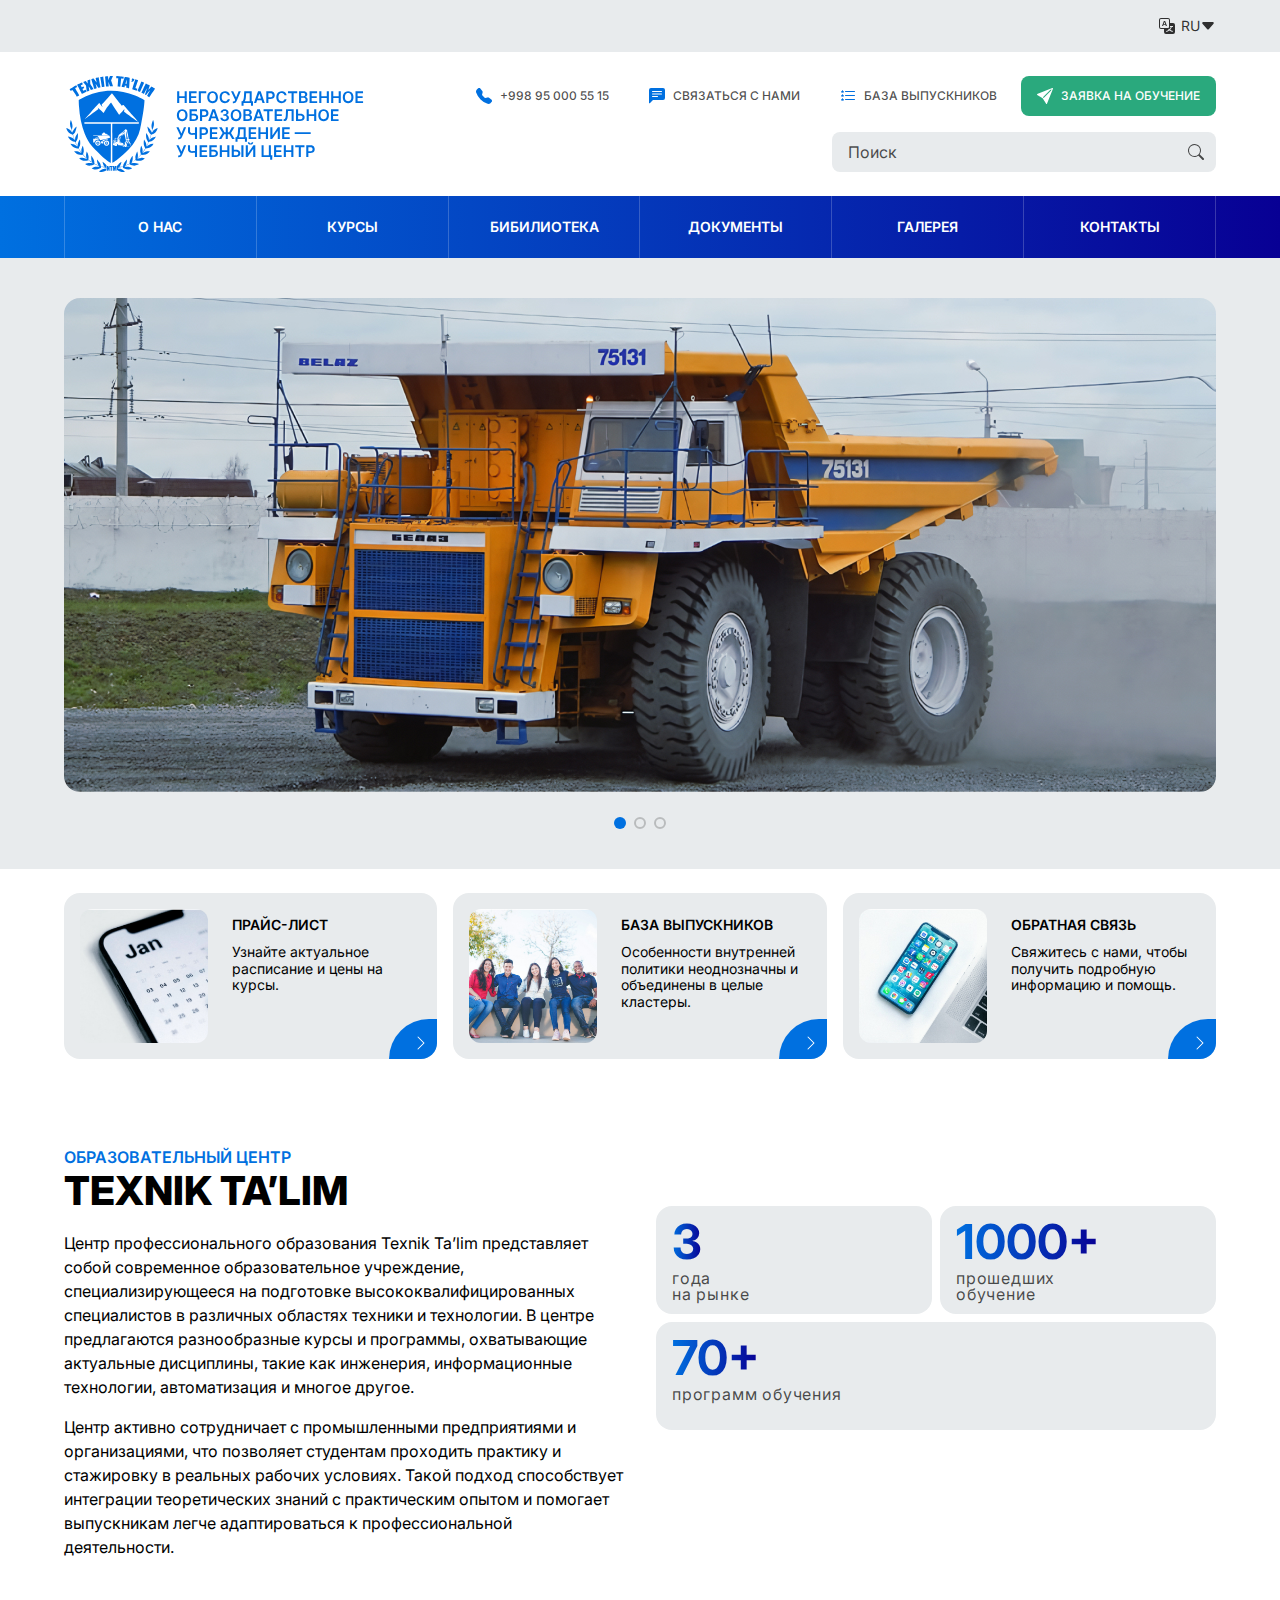
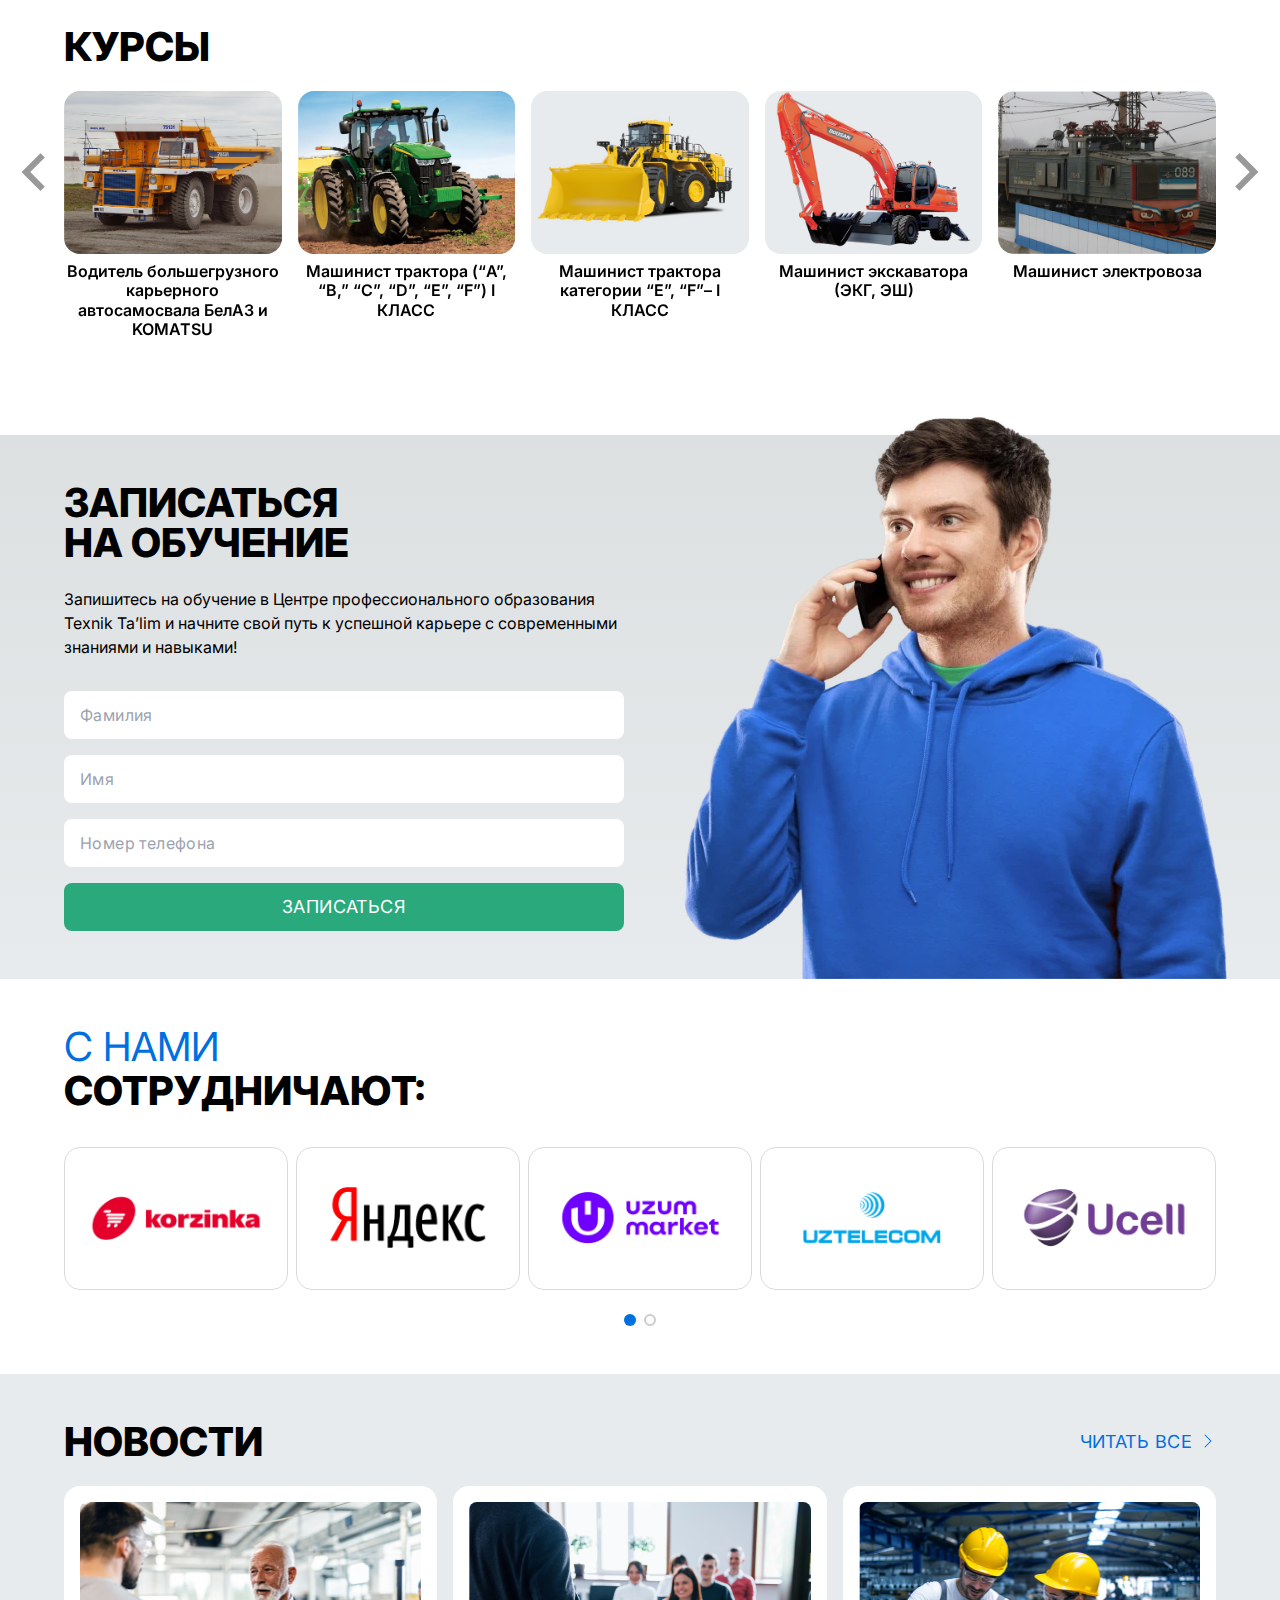
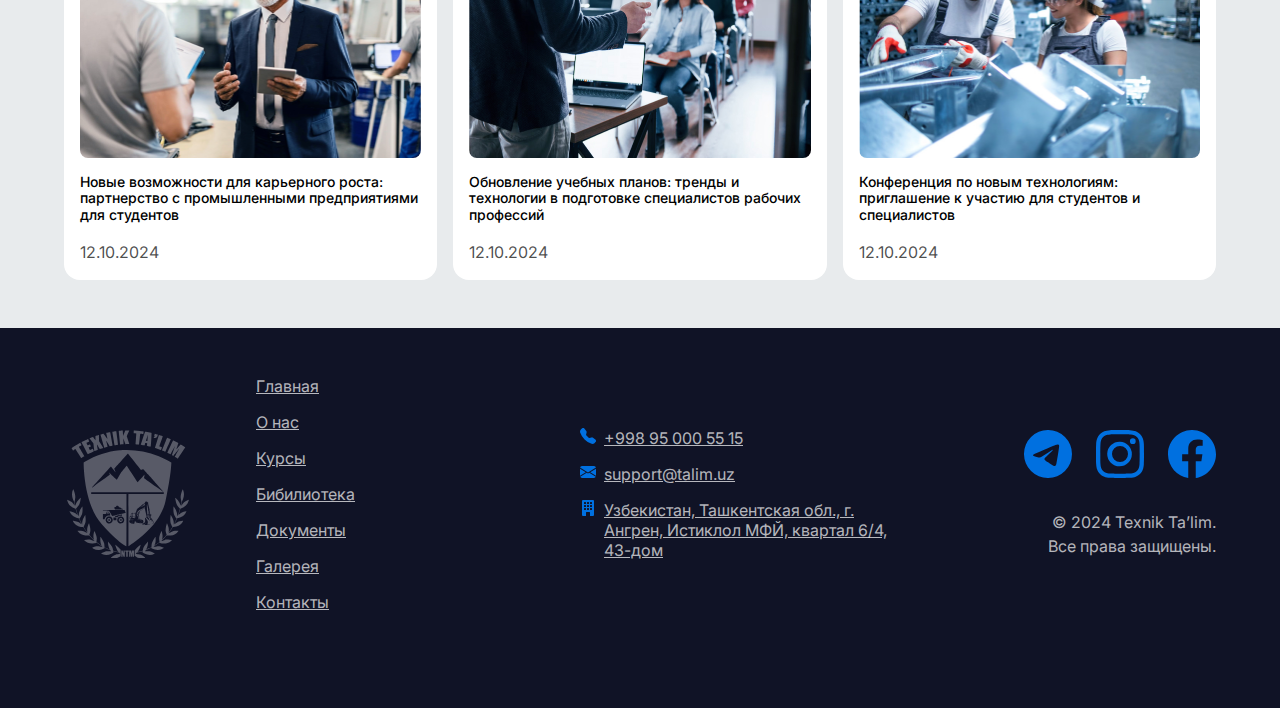
==== commit 8da589d0: "Коммит" ====
--- a/index.html
+++ b/index.html
@@ -1,4 +1,4 @@
-<!DOCTYPE html><html><head><meta charset="utf-8"><meta name="viewport" content="width=device-width"><title>Главная страница</title><link rel="stylesheet" href="./styles/main.css"><link rel="preconnect" href="https://fonts.googleapis.com"><link rel="preconnect" href="https://fonts.gstatic.com" crossorigin><link href="https://fonts.googleapis.com/css2?family=Inter:ital,opsz,wght@0,14..32,100..900;1,14..32,100..900&amp;display=swap" rel="stylesheet"><link href="https://cdn.jsdelivr.net/npm/@splidejs/splide@4.1.4/dist/css/splide.min.css" rel="stylesheet"><script src="https://cdn.jsdelivr.net/npm/@splidejs/splide@4.1.4/dist/js/splide.min.js"></script></head></html><body><div class="w-full flex justify-center py-4 bg-background-darker"><div class="w-full max-w-screen-xl px-6 flex justify-end"><div class="relative"><button class="flex items-center text-sm uppercase text-black/80" id="langMenuToggle"><svg class="mr-[0.375rem]" width="16" height="16"><use xlink:href="/spritemap.svg#translate"></use></svg><span>Ru</span><svg class="scale-y-[-1]" width="16" height="16" id="langMenuArrow"><use xlink:href="/spritemap.svg#caret-up-fill"></use></svg></button><div class="hidden bg-background border border-black/20 absolute right-0 top-full mt-1 z-10 py-0 px-2 min-w-24 rounded-md" id="langMenu"><ul><li class="px-0 pt-2 pb-1 uppercase text-black/70 hover:underline hover:text-accent text-right border-b border-black/15 last:border-0"><a href="#">ru</a></li><li class="px-0 pt-2 pb-1 uppercase text-black/70 hover:underline hover:text-accent text-right border-b border-black/15 last:border-0"><a href="#">uz</a></li></ul></div></div></div></div><div class="py-6 flex-col w-full justify-start items-center flex bg-white"><div class="w-full max-w-screen-xl px-6 justify-start xl:items-center gap-8 flex flex-col md:flex-row"><div><a href="index.html"><img src="./images/texnik-talim-logo.svg"/></a></div><div class="flex flex-col gap-4 grow items-end justify-end"><div class="hidden xl:flex gap-2"><a class="flex justify-center items-center flex-grow-0 flex-shrink-0 relative overflow-hidden gap-2 px-4 py-3 rounded-lg hover:bg-black/5" href="tel: +998950005515"><svg class="text-accent h-4" width="16" height="16"><use xlink:href="/spritemap.svg#telephone-fill"></use></svg><p class="flex-grow-0 flex-shrink-0 text-xs font-medium text-left uppercase text-black/70">+998 95 000 55 15</p></a><a class="flex justify-center items-center flex-grow-0 flex-shrink-0 relative overflow-hidden gap-2 px-4 py-3 rounded-lg hover:bg-black/5" href="contacts.html"><svg class="text-accent h-4" width="16" height="16"><use xlink:href="/spritemap.svg#chat-left-text-fill"></use></svg><p class="flex-grow-0 flex-shrink-0 text-xs font-medium text-left uppercase text-black/70">Связаться с нами</p></a><a class="flex justify-center items-center flex-grow-0 flex-shrink-0 relative overflow-hidden gap-2 px-4 py-3 rounded-lg hover:bg-black/5" href="#"><svg class="text-accent h-4" width="16" height="16"><use xlink:href="/spritemap.svg#list-stars"></use></svg><p class="flex-grow-0 flex-shrink-0 text-xs font-medium text-left uppercase text-black/70">База выпускников</p></a><a class="flex justify-center items-center flex-grow-0 flex-shrink-0 relative overflow-hidden gap-2 px-4 py-3 rounded-lg bg-accent-light hover:bg-accent" href="#"><svg class="text-white h-4" width="16" height="16"><use xlink:href="/spritemap.svg#send-fill"></use></svg><p class="flex-grow-0 flex-shrink-0 text-xs font-medium text-left uppercase text-white">Заявка на обучение</p></a></div><div class="flex w-full xl:max-w-96 relative"><input class="h-10 pl-4 pr-14 w-full bg-background-darker rounded-lg focus:outline-accent placeholder:text-black/70" type="text" placeholder="Поиск"/><button class="w-10 h-10 flex justify-center items-center absolute right-0 top-0 active:scale-90 text-black/70"><svg width="16" height="16"><use xlink:href="/spritemap.svg#search"></use></svg></button></div></div></div></div><nav class="flex basis-full justify-center bg-gradient-to-r from-[#0070e0] to-[#080094] sticky top-0 z-20" id="nav"><div class="flex flex-col w-full max-w-screen-xl px-6"><div class="px-0 py-4 flex justify-end xl:hidden"><button class="border-y border-x border-white/50 h-8 w-8 rounded-lg flex justify-center items-center text-white" id="nav-toggle"><svg width="16" height="16"><use xlink:href="/spritemap.svg#menu"></use></svg></button></div><ul class="hidden xl:flex flex-col basis-full justify-stretch items-stretch xl:flex-row" id="nav-menu"><li class="flex flex-grow basis-0 px-4 py-6 flex-col justify-center items-center border-white/20 max-xl:border-b last:border-b-0 xl:border-r xl:first:border-l"><a class="text-center text-white text-sm font-semibold uppercase leading-none" href="about.html">О нас</a></li><li class="flex flex-grow basis-0 px-4 py-6 flex-col justify-center items-center border-white/20 max-xl:border-b last:border-b-0 xl:border-r xl:first:border-l"><a class="text-center text-white text-sm font-semibold uppercase leading-none" href="courses.html">Курсы</a></li><li class="flex flex-grow basis-0 px-4 py-6 flex-col justify-center items-center border-white/20 max-xl:border-b last:border-b-0 xl:border-r xl:first:border-l"><a class="text-center text-white text-sm font-semibold uppercase leading-none" href="library.html">Бибилиотека</a></li><li class="flex flex-grow basis-0 px-4 py-6 flex-col justify-center items-center border-white/20 max-xl:border-b last:border-b-0 xl:border-r xl:first:border-l"><a class="text-center text-white text-sm font-semibold uppercase leading-none" href="document.html">Документы</a></li><li class="flex flex-grow basis-0 px-4 py-6 flex-col justify-center items-center border-white/20 max-xl:border-b last:border-b-0 xl:border-r xl:first:border-l"><a class="text-center text-white text-sm font-semibold uppercase leading-none" href="gallery.html">Галерея</a></li><li class="flex flex-grow basis-0 px-4 py-6 flex-col justify-center items-center border-white/20 max-xl:border-b last:border-b-0 xl:border-r xl:first:border-l"><a class="text-center text-white text-sm font-semibold uppercase leading-none" href="contacts.html">Контакты</a></li></ul></div></nav><div class="content-wrapper pt-0 pb-0"><div class="w-full bg-background-darker py-10 flex justify-center items-center"><div class="container"><div class="splide" id="banner"><div class="splide__track"><ul class="splide__list"><li class="splide__slide"><img class="rounded-2xl" src="./media/slider/slide-01.jpg"></li><li class="splide__slide"><img class="rounded-2xl" src="./media/slider/slide-02.jpg"></li><li class="splide__slide"><img class="rounded-2xl" src="./media/slider/slide-03.jpg"></li></ul></div></div><script>
+<!DOCTYPE html><html><head><meta charset="utf-8"><meta name="viewport" content="width=device-width"><title>Главная страница</title><link rel="stylesheet" href="./styles/main.css"><script src="https://cdn.jsdelivr.net/npm/@splidejs/splide@4.1.4/dist/js/splide.min.js"></script></head></html><body><div class="w-full flex justify-center py-4 bg-background-darker"><div class="w-full max-w-screen-xl px-6 flex justify-end"><div class="relative"><button class="flex items-center text-sm uppercase text-black/80" id="langMenuToggle"><svg class="mr-[0.375rem]" width="16" height="16"><use xlink:href="/spritemap.svg#translate"></use></svg><span>Ru</span><svg class="scale-y-[-1]" width="16" height="16" id="langMenuArrow"><use xlink:href="/spritemap.svg#caret-up-fill"></use></svg></button><div class="hidden bg-background border border-black/20 absolute right-0 top-full mt-1 z-10 py-0 px-2 min-w-24 rounded-md" id="langMenu"><ul><li class="px-0 pt-2 pb-1 uppercase text-black/70 hover:underline hover:text-accent text-right border-b border-black/15 last:border-0"><a href="#">ru</a></li><li class="px-0 pt-2 pb-1 uppercase text-black/70 hover:underline hover:text-accent text-right border-b border-black/15 last:border-0"><a href="#">uz</a></li></ul></div></div></div></div><div class="py-6 flex-col w-full justify-start items-center flex bg-white"><div class="w-full max-w-screen-xl px-6 justify-start xl:items-center gap-8 flex flex-col md:flex-row"><div><a href="index.html"><img src="./images/texnik-talim-logo.svg"/></a></div><div class="flex flex-col gap-4 grow items-end justify-end"><div class="hidden xl:flex gap-2"><a class="flex justify-center items-center flex-grow-0 flex-shrink-0 relative overflow-hidden gap-2 px-4 py-3 rounded-lg hover:bg-black/5" href="tel: +998950005515"><svg class="text-accent h-4" width="16" height="16"><use xlink:href="/spritemap.svg#telephone-fill"></use></svg><p class="flex-grow-0 flex-shrink-0 text-xs font-medium text-left uppercase text-black/70">+998 95 000 55 15</p></a><a class="flex justify-center items-center flex-grow-0 flex-shrink-0 relative overflow-hidden gap-2 px-4 py-3 rounded-lg hover:bg-black/5" href="contacts.html"><svg class="text-accent h-4" width="16" height="16"><use xlink:href="/spritemap.svg#chat-left-text-fill"></use></svg><p class="flex-grow-0 flex-shrink-0 text-xs font-medium text-left uppercase text-black/70">Связаться с нами</p></a><a class="flex justify-center items-center flex-grow-0 flex-shrink-0 relative overflow-hidden gap-2 px-4 py-3 rounded-lg hover:bg-black/5" href="#"><svg class="text-accent h-4" width="16" height="16"><use xlink:href="/spritemap.svg#list-stars"></use></svg><p class="flex-grow-0 flex-shrink-0 text-xs font-medium text-left uppercase text-black/70">База выпускников</p></a><a class="flex justify-center items-center flex-grow-0 flex-shrink-0 relative overflow-hidden gap-2 px-4 py-3 rounded-lg bg-accent-light hover:bg-accent" href="#"><svg class="text-white h-4" width="16" height="16"><use xlink:href="/spritemap.svg#send-fill"></use></svg><p class="flex-grow-0 flex-shrink-0 text-xs font-medium text-left uppercase text-white">Заявка на обучение</p></a></div><div class="flex w-full xl:max-w-96 relative"><input class="h-10 pl-4 pr-14 w-full bg-background-darker rounded-lg focus:outline-accent placeholder:text-black/70" type="text" placeholder="Поиск"/><button class="w-10 h-10 flex justify-center items-center absolute right-0 top-0 active:scale-90 text-black/70"><svg width="16" height="16"><use xlink:href="/spritemap.svg#search"></use></svg></button></div></div></div></div><nav class="flex basis-full justify-center bg-gradient-to-r from-[#0070e0] to-[#080094] sticky top-0 z-20" id="nav"><div class="flex flex-col w-full max-w-screen-xl px-6"><div class="px-0 py-4 flex justify-end xl:hidden"><button class="border-y border-x border-white/50 h-8 w-8 rounded-lg flex justify-center items-center text-white" id="nav-toggle"><svg width="16" height="16"><use xlink:href="/spritemap.svg#menu"></use></svg></button></div><ul class="hidden xl:flex flex-col basis-full justify-stretch items-stretch xl:flex-row" id="nav-menu"><li class="flex flex-grow basis-0 px-4 py-6 flex-col justify-center items-center border-white/20 max-xl:border-b last:border-b-0 xl:border-r xl:first:border-l"><a class="text-center text-white text-sm font-semibold uppercase leading-none" href="about.html">О нас</a></li><li class="flex flex-grow basis-0 px-4 py-6 flex-col justify-center items-center border-white/20 max-xl:border-b last:border-b-0 xl:border-r xl:first:border-l"><a class="text-center text-white text-sm font-semibold uppercase leading-none" href="courses.html">Курсы</a></li><li class="flex flex-grow basis-0 px-4 py-6 flex-col justify-center items-center border-white/20 max-xl:border-b last:border-b-0 xl:border-r xl:first:border-l"><a class="text-center text-white text-sm font-semibold uppercase leading-none" href="library.html">Бибилиотека</a></li><li class="flex flex-grow basis-0 px-4 py-6 flex-col justify-center items-center border-white/20 max-xl:border-b last:border-b-0 xl:border-r xl:first:border-l"><a class="text-center text-white text-sm font-semibold uppercase leading-none" href="document.html">Документы</a></li><li class="flex flex-grow basis-0 px-4 py-6 flex-col justify-center items-center border-white/20 max-xl:border-b last:border-b-0 xl:border-r xl:first:border-l"><a class="text-center text-white text-sm font-semibold uppercase leading-none" href="gallery.html">Галерея</a></li><li class="flex flex-grow basis-0 px-4 py-6 flex-col justify-center items-center border-white/20 max-xl:border-b last:border-b-0 xl:border-r xl:first:border-l"><a class="text-center text-white text-sm font-semibold uppercase leading-none" href="contacts.html">Контакты</a></li></ul></div></nav><div class="content-wrapper pt-0 pb-0"><div class="w-full bg-background-darker py-10 flex justify-center items-center"><div class="container"><div class="splide" id="banner"><div class="splide__track"><ul class="splide__list"><li class="splide__slide"><img class="rounded-2xl" src="./media/slider/slide-01.jpg"></li><li class="splide__slide"><img class="rounded-2xl" src="./media/slider/slide-02.jpg"></li><li class="splide__slide"><img class="rounded-2xl" src="./media/slider/slide-03.jpg"></li></ul></div></div><script>
     document.addEventListener( 'DOMContentLoaded', function() {
         var splide = new Splide( '#banner', {
             type: 'loop',
--- a/styles/main.css
+++ b/styles/main.css
@@ -1 +1 @@
-*,:before,:after{--tw-border-spacing-x: 0;--tw-border-spacing-y: 0;--tw-translate-x: 0;--tw-translate-y: 0;--tw-rotate: 0;--tw-skew-x: 0;--tw-skew-y: 0;--tw-scale-x: 1;--tw-scale-y: 1;--tw-pan-x: ;--tw-pan-y: ;--tw-pinch-zoom: ;--tw-scroll-snap-strictness: proximity;--tw-gradient-from-position: ;--tw-gradient-via-position: ;--tw-gradient-to-position: ;--tw-ordinal: ;--tw-slashed-zero: ;--tw-numeric-figure: ;--tw-numeric-spacing: ;--tw-numeric-fraction: ;--tw-ring-inset: ;--tw-ring-offset-width: 0px;--tw-ring-offset-color: #fff;--tw-ring-color: rgb(59 130 246 / .5);--tw-ring-offset-shadow: 0 0 #0000;--tw-ring-shadow: 0 0 #0000;--tw-shadow: 0 0 #0000;--tw-shadow-colored: 0 0 #0000;--tw-blur: ;--tw-brightness: ;--tw-contrast: ;--tw-grayscale: ;--tw-hue-rotate: ;--tw-invert: ;--tw-saturate: ;--tw-sepia: ;--tw-drop-shadow: ;--tw-backdrop-blur: ;--tw-backdrop-brightness: ;--tw-backdrop-contrast: ;--tw-backdrop-grayscale: ;--tw-backdrop-hue-rotate: ;--tw-backdrop-invert: ;--tw-backdrop-opacity: ;--tw-backdrop-saturate: ;--tw-backdrop-sepia: ;--tw-contain-size: ;--tw-contain-layout: ;--tw-contain-paint: ;--tw-contain-style: }::backdrop{--tw-border-spacing-x: 0;--tw-border-spacing-y: 0;--tw-translate-x: 0;--tw-translate-y: 0;--tw-rotate: 0;--tw-skew-x: 0;--tw-skew-y: 0;--tw-scale-x: 1;--tw-scale-y: 1;--tw-pan-x: ;--tw-pan-y: ;--tw-pinch-zoom: ;--tw-scroll-snap-strictness: proximity;--tw-gradient-from-position: ;--tw-gradient-via-position: ;--tw-gradient-to-position: ;--tw-ordinal: ;--tw-slashed-zero: ;--tw-numeric-figure: ;--tw-numeric-spacing: ;--tw-numeric-fraction: ;--tw-ring-inset: ;--tw-ring-offset-width: 0px;--tw-ring-offset-color: #fff;--tw-ring-color: rgb(59 130 246 / .5);--tw-ring-offset-shadow: 0 0 #0000;--tw-ring-shadow: 0 0 #0000;--tw-shadow: 0 0 #0000;--tw-shadow-colored: 0 0 #0000;--tw-blur: ;--tw-brightness: ;--tw-contrast: ;--tw-grayscale: ;--tw-hue-rotate: ;--tw-invert: ;--tw-saturate: ;--tw-sepia: ;--tw-drop-shadow: ;--tw-backdrop-blur: ;--tw-backdrop-brightness: ;--tw-backdrop-contrast: ;--tw-backdrop-grayscale: ;--tw-backdrop-hue-rotate: ;--tw-backdrop-invert: ;--tw-backdrop-opacity: ;--tw-backdrop-saturate: ;--tw-backdrop-sepia: ;--tw-contain-size: ;--tw-contain-layout: ;--tw-contain-paint: ;--tw-contain-style: }*,:before,:after{box-sizing:border-box;border-width:0;border-style:solid;border-color:currentColor}:before,:after{--tw-content: ""}html,:host{line-height:1.5;-webkit-text-size-adjust:100%;-moz-tab-size:4;-o-tab-size:4;tab-size:4;font-family:Inter,sans-serif;font-feature-settings:normal;font-variation-settings:normal;-webkit-tap-highlight-color:transparent}body{margin:0;line-height:inherit}hr{height:0;color:inherit;border-top-width:1px}abbr:where([title]){-webkit-text-decoration:underline dotted;text-decoration:underline dotted}h1,h2,h3,h4,h5,h6{font-size:inherit;font-weight:inherit}a{color:inherit;text-decoration:inherit}b,strong{font-weight:bolder}code,kbd,samp,pre{font-family:ui-monospace,SFMono-Regular,Menlo,Monaco,Consolas,Liberation Mono,Courier New,monospace;font-feature-settings:normal;font-variation-settings:normal;font-size:1em}small{font-size:80%}sub,sup{font-size:75%;line-height:0;position:relative;vertical-align:baseline}sub{bottom:-.25em}sup{top:-.5em}table{text-indent:0;border-color:inherit;border-collapse:collapse}button,input,optgroup,select,textarea{font-family:inherit;font-feature-settings:inherit;font-variation-settings:inherit;font-size:100%;font-weight:inherit;line-height:inherit;letter-spacing:inherit;color:inherit;margin:0;padding:0}button,select{text-transform:none}button,input:where([type=button]),input:where([type=reset]),input:where([type=submit]){-webkit-appearance:button;background-color:transparent;background-image:none}:-moz-focusring{outline:auto}:-moz-ui-invalid{box-shadow:none}progress{vertical-align:baseline}::-webkit-inner-spin-button,::-webkit-outer-spin-button{height:auto}[type=search]{-webkit-appearance:textfield;outline-offset:-2px}::-webkit-search-decoration{-webkit-appearance:none}::-webkit-file-upload-button{-webkit-appearance:button;font:inherit}summary{display:list-item}blockquote,dl,dd,h1,h2,h3,h4,h5,h6,hr,figure,p,pre{margin:0}fieldset{margin:0;padding:0}legend{padding:0}ol,ul,menu{list-style:none;margin:0;padding:0}dialog{padding:0}textarea{resize:vertical}input::-moz-placeholder,textarea::-moz-placeholder{opacity:1;color:#9ca3af}input::placeholder,textarea::placeholder{opacity:1;color:#9ca3af}button,[role=button]{cursor:pointer}:disabled{cursor:default}img,svg,video,canvas,audio,iframe,embed,object{display:block;vertical-align:middle}img,video{max-width:100%;height:auto}[hidden]:where(:not([hidden=until-found])){display:none}.container{width:100%}@media (min-width: 640px){.container{max-width:640px}}@media (min-width: 768px){.container{max-width:768px}}@media (min-width: 960px){.container{max-width:960px}}@media (min-width: 1200px){.container{max-width:1200px}}@media (min-width: 1536px){.container{max-width:1536px}}.p{margin-top:.5rem;margin-bottom:1rem;font-size:1rem;line-height:140%;font-weight:300}.h1{margin-top:4rem;margin-bottom:2rem;font-size:2rem;line-height:110%;font-weight:700;text-transform:uppercase}@media (min-width: 768px){.h1{font-size:3.5rem;line-height:110%}}.h2{margin-top:3rem;margin-bottom:1.5rem;font-size:1.75rem;line-height:110%;font-weight:700;text-transform:uppercase}@media (min-width: 768px){.h2{font-size:3rem;line-height:110%}}.banner{position:relative;width:100%;overflow:hidden;border-radius:1rem}.banner-container{position:absolute;top:0;left:0;display:flex;height:100%;width:100%;padding:3rem}.content-wrapper{display:flex;flex-direction:column;align-items:center;padding-top:2rem;padding-bottom:8rem}.container{width:100%;max-width:1200px;padding-left:1.5rem;padding-right:1.5rem}@media (min-width: 768px){.container{padding-left:1.5rem;padding-right:1.5rem}}.city-bg{background:url(/styles/city-bg.css) repeat-x center bottom,linear-gradient(to bottom,#dde0e1,#e8ebed)}.absolute{position:absolute}.relative{position:relative}.sticky{position:sticky}.bottom-0{bottom:0}.left-0{left:0}.right-0{right:0}.top-0{top:0}.top-full{top:100%}.z-0{z-index:0}.z-10{z-index:10}.z-20{z-index:20}.mb-6{margin-bottom:1.5rem}.mr-\[0\.375rem\]{margin-right:.375rem}.mt-1{margin-top:.25rem}.block{display:block}.flex{display:flex}.grid{display:grid}.hidden{display:none}.aspect-\[4\/3\]{aspect-ratio:4/3}.aspect-square{aspect-ratio:1 / 1}.h-10{height:2.5rem}.h-12{height:3rem}.h-4{height:1rem}.h-8{height:2rem}.h-full{height:100%}.w-10{width:2.5rem}.w-12{width:3rem}.w-8{width:2rem}.w-full{width:100%}.min-w-24{min-width:6rem}.max-w-\[1120px\]{max-width:1120px}.max-w-\[19\.5rem\]{max-width:19.5rem}.max-w-\[35\.625rem\]{max-width:35.625rem}.max-w-screen-xl{max-width:1200px}.flex-shrink-0,.shrink-0{flex-shrink:0}.flex-grow{flex-grow:1}.flex-grow-0{flex-grow:0}.grow{flex-grow:1}.basis-0{flex-basis:0px}.basis-full{flex-basis:100%}.scale-y-\[-1\]{--tw-scale-y: -1;transform:translate(var(--tw-translate-x),var(--tw-translate-y)) rotate(var(--tw-rotate)) skew(var(--tw-skew-x)) skewY(var(--tw-skew-y)) scaleX(var(--tw-scale-x)) scaleY(var(--tw-scale-y))}.grid-cols-1{grid-template-columns:1fr}.flex-col{flex-direction:column}.items-end{align-items:flex-end}.items-center{align-items:center}.items-stretch{align-items:stretch}.justify-start{justify-content:flex-start}.justify-end{justify-content:flex-end}.justify-center{justify-content:center}.justify-stretch{justify-content:stretch}.gap-16{gap:4rem}.gap-2{gap:.5rem}.gap-4{gap:1rem}.gap-6{gap:1.5rem}.gap-8{gap:2rem}.justify-self-center{justify-self:center}.overflow-hidden{overflow:hidden}.rounded-lg{border-radius:.5rem}.rounded-md{border-radius:.375rem}.border{border-width:1px}.border-x{border-left-width:1px;border-right-width:1px}.border-y{border-top-width:1px;border-bottom-width:1px}.border-b{border-bottom-width:1px}.border-black\/15{border-color:#00000026}.border-black\/20{border-color:#0003}.border-white\/20{border-color:#fff3}.border-white\/50{border-color:#ffffff80}.bg-accent-light{--tw-bg-opacity: 1;background-color:rgb(42 169 125 / var(--tw-bg-opacity))}.bg-background{--tw-bg-opacity: 1;background-color:rgb(255 255 255 / var(--tw-bg-opacity))}.bg-background-dark{--tw-bg-opacity: 1;background-color:rgb(16 19 38 / var(--tw-bg-opacity))}.bg-background-darker{--tw-bg-opacity: 1;background-color:rgb(232 235 237 / var(--tw-bg-opacity))}.bg-white{--tw-bg-opacity: 1;background-color:rgb(255 255 255 / var(--tw-bg-opacity))}.bg-\[url\(\'\.\.\/images\/guy\.webp\'\)\]{background-image:url(/styles/guy.css)}.bg-gradient-to-r{background-image:linear-gradient(to right,var(--tw-gradient-stops))}.from-\[\#0070e0\]{--tw-gradient-from: #0070e0 var(--tw-gradient-from-position);--tw-gradient-to: rgb(0 112 224 / 0) var(--tw-gradient-to-position);--tw-gradient-stops: var(--tw-gradient-from), var(--tw-gradient-to)}.to-\[\#080094\]{--tw-gradient-to: #080094 var(--tw-gradient-to-position)}.bg-contain{background-size:contain}.object-cover{-o-object-fit:cover;object-fit:cover}.px-0{padding-left:0;padding-right:0}.px-2{padding-left:.5rem;padding-right:.5rem}.px-4{padding-left:1rem;padding-right:1rem}.px-6{padding-left:1.5rem;padding-right:1.5rem}.py-0{padding-top:0;padding-bottom:0}.py-12{padding-top:3rem;padding-bottom:3rem}.py-3{padding-top:.75rem;padding-bottom:.75rem}.py-4{padding-top:1rem;padding-bottom:1rem}.py-6{padding-top:1.5rem;padding-bottom:1.5rem}.pb-1{padding-bottom:.25rem}.pb-12{padding-bottom:3rem}.pl-4{padding-left:1rem}.pr-14{padding-right:3.5rem}.pt-12{padding-top:3rem}.pt-2{padding-top:.5rem}.text-left{text-align:left}.text-center{text-align:center}.text-right{text-align:right}.text-\[1\.125rem\]\/\[100\%\]{font-size:1.125rem;line-height:100%}.text-\[1rem\]\/\[150\%\]{font-size:1rem;line-height:150%}.text-\[2\.5rem\]\/\[100\%\]{font-size:2.5rem;line-height:100%}.text-sm{font-size:.875rem;line-height:1.25rem}.text-xs{font-size:.75rem;line-height:1rem}.font-extrabold{font-weight:800}.font-medium{font-weight:500}.font-semibold{font-weight:600}.uppercase{text-transform:uppercase}.leading-5{line-height:1.25rem}.leading-none{line-height:1}.tracking-wide{letter-spacing:.025em}.text-accent{--tw-text-opacity: 1;color:rgb(0 112 224 / var(--tw-text-opacity))}.text-black\/70{color:#000000b3}.text-black\/80{color:#000c}.text-white{--tw-text-opacity: 1;color:rgb(255 255 255 / var(--tw-text-opacity))}.text-white\/70{color:#ffffffb3}.underline{text-decoration-line:underline}.outline-accent{outline-color:#0070e0}@media screen and (max-width: 360px){html{font-size:14px}}@media screen and (max-width: 320px){html{font-size:13px}}@media screen and (max-width: 300px){html{font-size:12px}}@media screen and (max-width: 280px){html{font-size:11px}}@media screen and (max-width: 260px){html{font-size:10px}}@media screen and (max-width: 240px){html{font-size:9px}}@media screen and (max-width: 220px){html{font-size:8px}}.placeholder\:tracking-wide::-moz-placeholder{letter-spacing:.025em}.placeholder\:tracking-wide::placeholder{letter-spacing:.025em}.placeholder\:text-black\/70::-moz-placeholder{color:#000000b3}.placeholder\:text-black\/70::placeholder{color:#000000b3}.last\:border-0:last-child{border-width:0px}.last\:border-b-0:last-child{border-bottom-width:0px}.hover\:bg-accent:hover{--tw-bg-opacity: 1;background-color:rgb(0 112 224 / var(--tw-bg-opacity))}.hover\:bg-black\/5:hover{background-color:#0000000d}.hover\:text-accent:hover{--tw-text-opacity: 1;color:rgb(0 112 224 / var(--tw-text-opacity))}.hover\:text-accent-light:hover{--tw-text-opacity: 1;color:rgb(42 169 125 / var(--tw-text-opacity))}.hover\:text-white:hover{--tw-text-opacity: 1;color:rgb(255 255 255 / var(--tw-text-opacity))}.hover\:underline:hover{text-decoration-line:underline}.focus\:outline-accent:focus{outline-color:#0070e0}.active\:scale-90:active{--tw-scale-x: .9;--tw-scale-y: .9;transform:translate(var(--tw-translate-x),var(--tw-translate-y)) rotate(var(--tw-rotate)) skew(var(--tw-skew-x)) skewY(var(--tw-skew-y)) scaleX(var(--tw-scale-x)) scaleY(var(--tw-scale-y))}.active\:bg-accent-dark:active{--tw-bg-opacity: 1;background-color:rgb(8 0 148 / var(--tw-bg-opacity))}@media not all and (min-width: 1200px){.max-xl\:order-1{order:1}.max-xl\:order-2{order:2}.max-xl\:order-3{order:3}.max-xl\:order-4{order:4}.max-xl\:justify-end{justify-content:flex-end}.max-xl\:border-b{border-bottom-width:1px}}@media not all and (min-width: 768px){.max-md\:order-1{order:1}.max-md\:order-2{order:2}.max-md\:order-3{order:3}.max-md\:order-4{order:4}.max-md\:justify-start{justify-content:flex-start}.max-md\:text-left{text-align:left}}@media (min-width: 768px){.md\:aspect-\[21\/9\]{aspect-ratio:21/9}.md\:grid-cols-2{grid-template-columns:repeat(2,1fr)}.md\:flex-row{flex-direction:row}.md\:px-6{padding-left:1.5rem;padding-right:1.5rem}}@media (min-width: 960px){.lg\:absolute{position:absolute}.lg\:w-\[35\.625rem\]{width:35.625rem}.lg\:grid-cols-2{grid-template-columns:repeat(2,1fr)}.lg\:py-12{padding-top:3rem;padding-bottom:3rem}}@media (min-width: 1200px){.xl\:flex{display:flex}.xl\:hidden{display:none}.xl\:max-w-96{max-width:24rem}.xl\:grid-cols-footer-xl{grid-template-columns:8rem 1fr 19.5rem 1fr}.xl\:flex-row{flex-direction:row}.xl\:items-center{align-items:center}.xl\:border-r{border-right-width:1px}.xl\:first\:border-l:first-child{border-left-width:1px}}
+@import"https://fonts.googleapis.com/css2?family=Inter:ital,opsz,wght@0,14..32,100..900;1,14..32,100..900&display=swap";.splide__container{box-sizing:border-box;position:relative}.splide__list{backface-visibility:hidden;display:flex;height:100%;margin:0!important;padding:0!important}.splide.is-initialized:not(.is-active) .splide__list{display:block}.splide__pagination{align-items:center;display:flex;flex-wrap:wrap;justify-content:center;margin:0;pointer-events:none}.splide__pagination li{display:inline-block;line-height:1;list-style-type:none;margin:0;pointer-events:auto}.splide:not(.is-overflow) .splide__pagination{display:none}.splide__progress__bar{width:0}.splide{position:relative;visibility:hidden}.splide.is-initialized,.splide.is-rendered{visibility:visible}.splide__slide{backface-visibility:hidden;box-sizing:border-box;flex-shrink:0;list-style-type:none!important;margin:0;position:relative}.splide__slide img{vertical-align:bottom}.splide__spinner{animation:splide-loading 1s linear infinite;border:2px solid #999;border-left-color:transparent;border-radius:50%;bottom:0;contain:strict;display:inline-block;height:20px;left:0;margin:auto;position:absolute;right:0;top:0;width:20px}.splide__sr{clip:rect(0 0 0 0);border:0;height:1px;margin:-1px;overflow:hidden;padding:0;position:absolute;width:1px}.splide__toggle.is-active .splide__toggle__play,.splide__toggle__pause{display:none}.splide__toggle.is-active .splide__toggle__pause{display:inline}.splide__track{overflow:hidden;position:relative;z-index:0}@keyframes splide-loading{0%{transform:rotate(0)}to{transform:rotate(1turn)}}.splide__track--draggable{-webkit-touch-callout:none;-webkit-user-select:none;-moz-user-select:none;user-select:none}.splide__track--fade>.splide__list>.splide__slide{margin:0!important;opacity:0;z-index:0}.splide__track--fade>.splide__list>.splide__slide.is-active{opacity:1;z-index:1}.splide--rtl{direction:rtl}.splide__track--ttb>.splide__list{display:block}.splide__arrow{align-items:center;background:#ccc;border:0;border-radius:50%;cursor:pointer;display:flex;height:2em;justify-content:center;opacity:.7;padding:0;position:absolute;top:50%;transform:translateY(-50%);width:2em;z-index:1}.splide__arrow svg{fill:#000;height:1.2em;width:1.2em}.splide__arrow:hover:not(:disabled){opacity:.9}.splide__arrow:disabled{opacity:.3}.splide__arrow:focus-visible{outline:3px solid #0bf;outline-offset:3px}.splide__arrow--prev{left:1em}.splide__arrow--prev svg{transform:scaleX(-1)}.splide__arrow--next{right:1em}.splide.is-focus-in .splide__arrow:focus{outline:3px solid #0bf;outline-offset:3px}.splide__pagination{bottom:.5em;left:0;padding:0 1em;position:absolute;right:0;z-index:1}.splide__pagination__page{background:#ccc;border:0;border-radius:50%;display:inline-block;height:8px;margin:3px;opacity:.7;padding:0;position:relative;transition:transform .2s linear;width:8px}.splide__pagination__page.is-active{background:#fff;transform:scale(1.4);z-index:1}.splide__pagination__page:hover{cursor:pointer;opacity:.9}.splide__pagination__page:focus-visible{outline:3px solid #0bf;outline-offset:3px}.splide.is-focus-in .splide__pagination__page:focus{outline:3px solid #0bf;outline-offset:3px}.splide__progress__bar{background:#ccc;height:3px}.splide__slide{-webkit-tap-highlight-color:rgba(0,0,0,0)}.splide__slide:focus{outline:0}@supports (outline-offset:-3px){.splide__slide:focus-visible{outline:3px solid #0bf;outline-offset:-3px}}@media screen and (-ms-high-contrast:none){.splide__slide:focus-visible{border:3px solid #0bf}}@supports (outline-offset:-3px){.splide.is-focus-in .splide__slide:focus{outline:3px solid #0bf;outline-offset:-3px}}@media screen and (-ms-high-contrast:none){.splide.is-focus-in .splide__slide:focus{border:3px solid #0bf}.splide.is-focus-in .splide__track>.splide__list>.splide__slide:focus{border-color:#0bf}}.splide__toggle{cursor:pointer}.splide__toggle:focus-visible{outline:3px solid #0bf;outline-offset:3px}.splide.is-focus-in .splide__toggle:focus{outline:3px solid #0bf;outline-offset:3px}.splide__track--nav>.splide__list>.splide__slide{border:3px solid transparent;cursor:pointer}.splide__track--nav>.splide__list>.splide__slide.is-active{border:3px solid #000}.splide__arrows--rtl .splide__arrow--prev{left:auto;right:1em}.splide__arrows--rtl .splide__arrow--prev svg{transform:scaleX(1)}.splide__arrows--rtl .splide__arrow--next{left:1em;right:auto}.splide__arrows--rtl .splide__arrow--next svg{transform:scaleX(-1)}.splide__arrows--ttb .splide__arrow{left:50%;transform:translate(-50%)}.splide__arrows--ttb .splide__arrow--prev{top:1em}.splide__arrows--ttb .splide__arrow--prev svg{transform:rotate(-90deg)}.splide__arrows--ttb .splide__arrow--next{bottom:1em;top:auto}.splide__arrows--ttb .splide__arrow--next svg{transform:rotate(90deg)}.splide__pagination--ttb{bottom:0;display:flex;flex-direction:column;left:auto;padding:1em 0;right:.5em;top:0}*,:before,:after{--tw-border-spacing-x:0;--tw-border-spacing-y:0;--tw-translate-x:0;--tw-translate-y:0;--tw-rotate:0;--tw-skew-x:0;--tw-skew-y:0;--tw-scale-x:1;--tw-scale-y:1;--tw-pan-x: ;--tw-pan-y: ;--tw-pinch-zoom: ;--tw-scroll-snap-strictness:proximity;--tw-gradient-from-position: ;--tw-gradient-via-position: ;--tw-gradient-to-position: ;--tw-ordinal: ;--tw-slashed-zero: ;--tw-numeric-figure: ;--tw-numeric-spacing: ;--tw-numeric-fraction: ;--tw-ring-inset: ;--tw-ring-offset-width:0px;--tw-ring-offset-color:#fff;--tw-ring-color:rgb(59 130 246 / .5);--tw-ring-offset-shadow:0 0 #0000;--tw-ring-shadow:0 0 #0000;--tw-shadow:0 0 #0000;--tw-shadow-colored:0 0 #0000;--tw-blur: ;--tw-brightness: ;--tw-contrast: ;--tw-grayscale: ;--tw-hue-rotate: ;--tw-invert: ;--tw-saturate: ;--tw-sepia: ;--tw-drop-shadow: ;--tw-backdrop-blur: ;--tw-backdrop-brightness: ;--tw-backdrop-contrast: ;--tw-backdrop-grayscale: ;--tw-backdrop-hue-rotate: ;--tw-backdrop-invert: ;--tw-backdrop-opacity: ;--tw-backdrop-saturate: ;--tw-backdrop-sepia: ;--tw-contain-size: ;--tw-contain-layout: ;--tw-contain-paint: ;--tw-contain-style: }::backdrop{--tw-border-spacing-x:0;--tw-border-spacing-y:0;--tw-translate-x:0;--tw-translate-y:0;--tw-rotate:0;--tw-skew-x:0;--tw-skew-y:0;--tw-scale-x:1;--tw-scale-y:1;--tw-pan-x: ;--tw-pan-y: ;--tw-pinch-zoom: ;--tw-scroll-snap-strictness:proximity;--tw-gradient-from-position: ;--tw-gradient-via-position: ;--tw-gradient-to-position: ;--tw-ordinal: ;--tw-slashed-zero: ;--tw-numeric-figure: ;--tw-numeric-spacing: ;--tw-numeric-fraction: ;--tw-ring-inset: ;--tw-ring-offset-width:0px;--tw-ring-offset-color:#fff;--tw-ring-color:rgb(59 130 246 / .5);--tw-ring-offset-shadow:0 0 #0000;--tw-ring-shadow:0 0 #0000;--tw-shadow:0 0 #0000;--tw-shadow-colored:0 0 #0000;--tw-blur: ;--tw-brightness: ;--tw-contrast: ;--tw-grayscale: ;--tw-hue-rotate: ;--tw-invert: ;--tw-saturate: ;--tw-sepia: ;--tw-drop-shadow: ;--tw-backdrop-blur: ;--tw-backdrop-brightness: ;--tw-backdrop-contrast: ;--tw-backdrop-grayscale: ;--tw-backdrop-hue-rotate: ;--tw-backdrop-invert: ;--tw-backdrop-opacity: ;--tw-backdrop-saturate: ;--tw-backdrop-sepia: ;--tw-contain-size: ;--tw-contain-layout: ;--tw-contain-paint: ;--tw-contain-style: }*,:before,:after{box-sizing:border-box;border-width:0;border-style:solid;border-color:currentColor}:before,:after{--tw-content: ""}html,:host{line-height:1.5;-webkit-text-size-adjust:100%;-moz-tab-size:4;-o-tab-size:4;tab-size:4;font-family:Inter,sans-serif;font-feature-settings:normal;font-variation-settings:normal;-webkit-tap-highlight-color:transparent}body{margin:0;line-height:inherit}hr{height:0;color:inherit;border-top-width:1px}abbr:where([title]){-webkit-text-decoration:underline dotted;text-decoration:underline dotted}h1,h2,h3,h4,h5,h6{font-size:inherit;font-weight:inherit}a{color:inherit;text-decoration:inherit}b,strong{font-weight:bolder}code,kbd,samp,pre{font-family:ui-monospace,SFMono-Regular,Menlo,Monaco,Consolas,Liberation Mono,Courier New,monospace;font-feature-settings:normal;font-variation-settings:normal;font-size:1em}small{font-size:80%}sub,sup{font-size:75%;line-height:0;position:relative;vertical-align:baseline}sub{bottom:-.25em}sup{top:-.5em}table{text-indent:0;border-color:inherit;border-collapse:collapse}button,input,optgroup,select,textarea{font-family:inherit;font-feature-settings:inherit;font-variation-settings:inherit;font-size:100%;font-weight:inherit;line-height:inherit;letter-spacing:inherit;color:inherit;margin:0;padding:0}button,select{text-transform:none}button,input:where([type=button]),input:where([type=reset]),input:where([type=submit]){-webkit-appearance:button;background-color:transparent;background-image:none}:-moz-focusring{outline:auto}:-moz-ui-invalid{box-shadow:none}progress{vertical-align:baseline}::-webkit-inner-spin-button,::-webkit-outer-spin-button{height:auto}[type=search]{-webkit-appearance:textfield;outline-offset:-2px}::-webkit-search-decoration{-webkit-appearance:none}::-webkit-file-upload-button{-webkit-appearance:button;font:inherit}summary{display:list-item}blockquote,dl,dd,h1,h2,h3,h4,h5,h6,hr,figure,p,pre{margin:0}fieldset{margin:0;padding:0}legend{padding:0}ol,ul,menu{list-style:none;margin:0;padding:0}dialog{padding:0}textarea{resize:vertical}input::-moz-placeholder,textarea::-moz-placeholder{opacity:1;color:#9ca3af}input::placeholder,textarea::placeholder{opacity:1;color:#9ca3af}button,[role=button]{cursor:pointer}:disabled{cursor:default}img,svg,video,canvas,audio,iframe,embed,object{display:block;vertical-align:middle}img,video{max-width:100%;height:auto}[hidden]:where(:not([hidden=until-found])){display:none}.container{width:100%}@media (min-width: 640px){.container{max-width:640px}}@media (min-width: 768px){.container{max-width:768px}}@media (min-width: 960px){.container{max-width:960px}}@media (min-width: 1200px){.container{max-width:1200px}}@media (min-width: 1536px){.container{max-width:1536px}}.p{margin-top:.5rem;margin-bottom:1rem;font-size:1rem;line-height:140%;font-weight:300}.p-large{margin-top:.5rem;margin-bottom:1rem;font-size:1.25rem;line-height:150%;font-weight:300}.blockquote{display:flex;gap:2rem;border-radius:1rem;--tw-bg-opacity:1;background-color:rgb(232 235 237 / var(--tw-bg-opacity));padding:1.5rem}.blockquote-icon{height:2rem;width:2rem;color:#0000004d}.blockquote-text{margin-top:.5rem;margin-bottom:1rem;font-size:1rem;line-height:140%;font-weight:300}.blockquote-text:first-child{margin-top:0}.blockquote-author{margin-top:.5rem;margin-bottom:1rem;font-size:1rem;line-height:140%;text-align:right;font-weight:700}.blockquote-author:last-child{margin-bottom:0}.h1{margin-top:4rem;margin-bottom:2rem;font-size:2rem;line-height:110%;font-weight:700;text-transform:uppercase}@media (min-width: 768px){.h1{font-size:3.5rem;line-height:110%}}.h2{margin-top:3rem;margin-bottom:1.5rem;font-size:1.75rem;line-height:110%;font-weight:700;text-transform:uppercase}@media (min-width: 768px){.h2{font-size:3rem;line-height:110%}}.h3{margin-top:2.5rem;margin-bottom:1.25rem;font-size:1.5rem;line-height:110%;font-weight:700;text-transform:uppercase}@media (min-width: 768px){.h3{font-size:2rem;line-height:110%}}.h4{margin-top:2rem;margin-bottom:1rem;font-size:1.5rem;line-height:110%;font-weight:700}@media (min-width: 768px){.h4{font-size:2rem;line-height:110%}}.h5{margin-top:1.5rem;margin-bottom:.75rem;font-size:1.25rem;line-height:110%;font-weight:600}@media (min-width: 768px){.h5{font-size:1.5rem;line-height:110%}}.h6{margin-top:1.25rem;margin-bottom:.5rem;font-size:1rem;line-height:110%;font-weight:600}@media (min-width: 768px){.h6{font-size:1.25rem;line-height:110%}}.caption{margin-top:.5rem;margin-bottom:.5rem;font-size:.875rem;line-height:120%;font-weight:300;color:#000000bf}.thead{--tw-bg-opacity:1;background-color:rgb(232 235 237 / var(--tw-bg-opacity));font-weight:500}.td{border-width:1px;border-color:#00000026;padding:.5rem 1rem;font-size:1rem;line-height:125%}.banner{position:relative;width:100%;overflow:hidden;border-radius:1rem}.banner-container{position:absolute;top:0;left:0;display:flex;height:100%;width:100%;padding:3rem}.content-wrapper{display:flex;flex-direction:column;align-items:center;padding-top:2rem;padding-bottom:8rem}.container{width:100%;max-width:1200px;padding-left:1.5rem;padding-right:1.5rem}@media (min-width: 768px){.container{padding-left:1.5rem;padding-right:1.5rem}}.course-card{display:flex;flex-direction:column;gap:1rem;border-radius:1.5rem;border-width:1px;border-color:transparent;--tw-bg-opacity:1;background-color:rgb(255 255 255 / var(--tw-bg-opacity));padding:1rem}.course-card:hover{border-color:#0000004d;--tw-bg-opacity:1;background-color:rgb(232 235 237 / var(--tw-bg-opacity));--tw-text-opacity:1;color:rgb(0 112 224 / var(--tw-text-opacity))}.course-card-image{aspect-ratio:4/3;border-radius:1rem;-o-object-fit:fill;object-fit:fill}.course-card-title{font-size:.875rem;line-height:120%;font-weight:600}.city-bg{background:url(/styles/city-bg.css) repeat-x center bottom,linear-gradient(to bottom,#dde0e1,#e8ebed)}.carousel-pagination{display:flex;flex-wrap:wrap;justify-content:center;gap:.5rem;padding-top:1.5rem}.carousel-pagination>*{display:flex}.carousel-dot{margin:0;display:block;height:.75rem;width:.75rem;border-radius:9999px;border-width:2px;border-style:solid;border-color:#0003;background-color:transparent}.carousel-dot.is-active{height:.75rem!important;width:.75rem!important;--tw-scale-x:1 !important;--tw-scale-y:1 !important;transform:translate(var(--tw-translate-x),var(--tw-translate-y)) rotate(var(--tw-rotate)) skew(var(--tw-skew-x)) skewY(var(--tw-skew-y)) scaleX(var(--tw-scale-x)) scaleY(var(--tw-scale-y))!important;border-width:0px!important;--tw-bg-opacity:1 !important;background-color:rgb(0 112 224 / var(--tw-bg-opacity))!important}.carousel-arrow{position:absolute;top:3.84375rem;z-index:20;height:2.5rem;width:2.5rem;opacity:.4;transition-property:all;transition-timing-function:cubic-bezier(.4,0,.2,1);transition-duration:.15s}.carousel-arrow>*{color:#0006}.carousel-arrow:hover{opacity:.6}.carousel-arrow:active{opacity:.2}.carousel-arrow--prev{left:0;margin-left:-3rem;--tw-scale-x:-1;--tw-scale-y:-1;transform:translate(var(--tw-translate-x),var(--tw-translate-y)) rotate(var(--tw-rotate)) skew(var(--tw-skew-x)) skewY(var(--tw-skew-y)) scaleX(var(--tw-scale-x)) scaleY(var(--tw-scale-y))}.carousel-arrow--next{right:0;margin-right:-3rem}.fixed{position:fixed}.absolute{position:absolute}.relative{position:relative}.sticky{position:sticky}.bottom-0{bottom:0}.left-0{left:0}.right-0{right:0}.right-3{right:.75rem}.top-0{top:0}.top-3{top:.75rem}.top-full{top:100%}.z-0{z-index:0}.z-10{z-index:10}.z-20{z-index:20}.z-30{z-index:30}.col-span-2{grid-column:span 2 / span 2}.row-span-2{grid-row:span 2 / span 2}.mx-\[-1rem\]{margin-left:-1rem;margin-right:-1rem}.my-4{margin-top:1rem;margin-bottom:1rem}.mb-2{margin-bottom:.5rem}.mb-4{margin-bottom:1rem}.mb-5{margin-bottom:1.25rem}.mb-6{margin-bottom:1.5rem}.mb-8{margin-bottom:2rem}.mr-\[0\.375rem\]{margin-right:.375rem}.mt-1{margin-top:.25rem}.block{display:block}.flex{display:flex}.table{display:table}.grid{display:grid}.hidden{display:none}.aspect-\[16\/9\]{aspect-ratio:16/9}.aspect-\[199\/267\]{aspect-ratio:199/267}.aspect-\[4\/3\]{aspect-ratio:4/3}.aspect-square{aspect-ratio:1 / 1}.h-1{height:.25rem}.h-10{height:2.5rem}.h-12{height:3rem}.h-4{height:1rem}.h-6{height:1.5rem}.h-8{height:2rem}.h-\[2\.625rem\]{height:2.625rem}.h-\[3\.25rem\]{height:3.25rem}.h-\[4\.75rem\]{height:4.75rem}.h-full{height:100%}.min-h-\[6\.75rem\]{min-height:6.75rem}.w-1{width:.25rem}.w-10{width:2.5rem}.w-12{width:3rem}.w-32{width:8rem}.w-6{width:1.5rem}.w-8{width:2rem}.w-\[24\.875rem\]{width:24.875rem}.w-\[3\.25rem\]{width:3.25rem}.w-full{width:100%}.min-w-0{min-width:0px}.min-w-24{min-width:6rem}.max-w-\[1120px\]{max-width:1120px}.max-w-\[19\.5rem\]{max-width:19.5rem}.max-w-\[35\.625rem\]{max-width:35.625rem}.max-w-full{max-width:100%}.max-w-screen-lg{max-width:960px}.max-w-screen-xl{max-width:1200px}.flex-shrink-0,.shrink-0{flex-shrink:0}.flex-grow{flex-grow:1}.flex-grow-0{flex-grow:0}.grow{flex-grow:1}.grow-0{flex-grow:0}.basis-0{flex-basis:0px}.basis-full{flex-basis:100%}.scale-y-\[-1\]{--tw-scale-y:-1;transform:translate(var(--tw-translate-x),var(--tw-translate-y)) rotate(var(--tw-rotate)) skew(var(--tw-skew-x)) skewY(var(--tw-skew-y)) scaleX(var(--tw-scale-x)) scaleY(var(--tw-scale-y))}.grid-flow-dense{grid-auto-flow:dense}.grid-cols-1{grid-template-columns:1fr}.grid-cols-2{grid-template-columns:repeat(2,1fr)}.grid-rows-\[auto\,_auto\]{grid-template-rows:auto auto}.flex-col{flex-direction:column}.flex-col-reverse{flex-direction:column-reverse}.flex-wrap{flex-wrap:wrap}.items-start{align-items:flex-start}.items-end{align-items:flex-end}.items-center{align-items:center}.items-stretch{align-items:stretch}.justify-start{justify-content:flex-start}.justify-end{justify-content:flex-end}.justify-center{justify-content:center}.justify-between{justify-content:space-between}.justify-stretch{justify-content:stretch}.gap-1{gap:.25rem}.gap-16{gap:4rem}.gap-2{gap:.5rem}.gap-4{gap:1rem}.gap-6{gap:1.5rem}.gap-8{gap:2rem}.gap-x-6{-moz-column-gap:1.5rem;column-gap:1.5rem}.gap-x-8{-moz-column-gap:2rem;column-gap:2rem}.gap-y-4{row-gap:1rem}.self-start{align-self:flex-start}.self-center{align-self:center}.justify-self-center{justify-self:center}.overflow-hidden{overflow:hidden}.rounded{border-radius:.25rem}.rounded-2xl{border-radius:1rem}.rounded-\[0\.625rem\]{border-radius:.625rem}.rounded-full{border-radius:9999px}.rounded-lg{border-radius:.5rem}.rounded-md{border-radius:.375rem}.rounded-xl{border-radius:.75rem}.rounded-tl-full{border-top-left-radius:9999px}.border,.border-\[1px\]{border-width:1px}.border-x{border-left-width:1px;border-right-width:1px}.border-y{border-top-width:1px;border-bottom-width:1px}.border-b{border-bottom-width:1px}.border-black{--tw-border-opacity:1;border-color:rgb(0 0 0 / var(--tw-border-opacity))}.border-black\/15{border-color:#00000026}.border-black\/20{border-color:#0003}.border-white\/20{border-color:#fff3}.border-white\/50{border-color:#ffffff80}.bg-accent{--tw-bg-opacity:1;background-color:rgb(0 112 224 / var(--tw-bg-opacity))}.bg-accent-light{--tw-bg-opacity:1;background-color:rgb(42 169 125 / var(--tw-bg-opacity))}.bg-background{--tw-bg-opacity:1;background-color:rgb(255 255 255 / var(--tw-bg-opacity))}.bg-background-dark{--tw-bg-opacity:1;background-color:rgb(16 19 38 / var(--tw-bg-opacity))}.bg-background-darker{--tw-bg-opacity:1;background-color:rgb(232 235 237 / var(--tw-bg-opacity))}.bg-black{--tw-bg-opacity:1;background-color:rgb(0 0 0 / var(--tw-bg-opacity))}.bg-black\/30{background-color:#0000004d}.bg-white{--tw-bg-opacity:1;background-color:rgb(255 255 255 / var(--tw-bg-opacity))}.bg-white\/30{background-color:#ffffff4d}.bg-\[url\(\'\.\.\/images\/guy\.webp\'\)\]{background-image:url(/styles/guy.css)}.bg-\[url\(\.\.\/images\/worker\.webp\)\]{background-image:url(/styles/worker.css)}.bg-gradient-to-r{background-image:linear-gradient(to right,var(--tw-gradient-stops))}.bg-gradient-to-t{background-image:linear-gradient(to top,var(--tw-gradient-stops))}.from-\[\#0070e0\]{--tw-gradient-from:#0070e0 var(--tw-gradient-from-position);--tw-gradient-to:rgb(0 112 224 / 0) var(--tw-gradient-to-position);--tw-gradient-stops:var(--tw-gradient-from), var(--tw-gradient-to)}.from-accent{--tw-gradient-from:#0070E0 var(--tw-gradient-from-position);--tw-gradient-to:rgb(0 112 224 / 0) var(--tw-gradient-to-position);--tw-gradient-stops:var(--tw-gradient-from), var(--tw-gradient-to)}.from-background-darker{--tw-gradient-from:#E8EBED var(--tw-gradient-from-position);--tw-gradient-to:rgb(232 235 237 / 0) var(--tw-gradient-to-position);--tw-gradient-stops:var(--tw-gradient-from), var(--tw-gradient-to)}.from-black\/40{--tw-gradient-from:rgb(0 0 0 / .4) var(--tw-gradient-from-position);--tw-gradient-to:rgb(0 0 0 / 0) var(--tw-gradient-to-position);--tw-gradient-stops:var(--tw-gradient-from), var(--tw-gradient-to)}.to-\[\#080094\],.to-accent-dark{--tw-gradient-to:#080094 var(--tw-gradient-to-position)}.to-background{--tw-gradient-to:#FFFFFF var(--tw-gradient-to-position)}.to-black\/90{--tw-gradient-to:rgb(0 0 0 / .9) var(--tw-gradient-to-position)}.bg-contain{background-size:contain}.bg-clip-text{-webkit-background-clip:text;background-clip:text}.bg-center{background-position:center}.bg-no-repeat{background-repeat:no-repeat}.object-contain{-o-object-fit:contain;object-fit:contain}.object-cover{-o-object-fit:cover;object-fit:cover}.object-fill{-o-object-fit:fill;object-fit:fill}.p-6{padding:1.5rem}.px-0{padding-left:0;padding-right:0}.px-2{padding-left:.5rem;padding-right:.5rem}.px-4{padding-left:1rem;padding-right:1rem}.px-6{padding-left:1.5rem;padding-right:1.5rem}.py-0{padding-top:0;padding-bottom:0}.py-10{padding-top:2.5rem;padding-bottom:2.5rem}.py-12{padding-top:3rem;padding-bottom:3rem}.py-16{padding-top:4rem;padding-bottom:4rem}.py-2{padding-top:.5rem;padding-bottom:.5rem}.py-3{padding-top:.75rem;padding-bottom:.75rem}.py-4{padding-top:1rem;padding-bottom:1rem}.py-6{padding-top:1.5rem;padding-bottom:1.5rem}.pb-0{padding-bottom:0}.pb-1{padding-bottom:.25rem}.pb-12{padding-bottom:3rem}.pb-2{padding-bottom:.5rem}.pb-24{padding-bottom:6rem}.pb-4{padding-bottom:1rem}.pb-6{padding-bottom:1.5rem}.pb-8{padding-bottom:2rem}.pb-\[0\.625rem\]{padding-bottom:.625rem}.pl-4{padding-left:1rem}.pl-6{padding-left:1.5rem}.pr-14{padding-right:3.5rem}.pr-2{padding-right:.5rem}.pr-\[6rem\]{padding-right:6rem}.pt-0{padding-top:0}.pt-12{padding-top:3rem}.pt-2{padding-top:.5rem}.pt-4{padding-top:1rem}.pt-6{padding-top:1.5rem}.pt-\[0\.125rem\]{padding-top:.125rem}.pt-\[0\.1875rem\]{padding-top:.1875rem}.pt-\[3\.5rem\]{padding-top:3.5rem}.pt-\[3\.6875rem\]{padding-top:3.6875rem}.pt-\[3rem\]{padding-top:3rem}.text-left{text-align:left}.text-center{text-align:center}.text-right{text-align:right}.text-4xl{font-size:2.25rem;line-height:2.5rem}.text-\[0\.875rem\]\/\[100\%\]{font-size:.875rem;line-height:100%}.text-\[0\.875rem\]\/\[120\%\]{font-size:.875rem;line-height:120%}.text-\[1\.125rem\]\/\[100\%\]{font-size:1.125rem;line-height:100%}.text-\[1\.125rem\]\/\[150\%\]{font-size:1.125rem;line-height:150%}.text-\[1\.25rem\]{font-size:1.25rem}.text-\[1\.25rem\]\/\[110\%\]{font-size:1.25rem;line-height:110%}.text-\[1\.25rem\]\/\[150\%\]{font-size:1.25rem;line-height:150%}.text-\[1\.2rem\]\/\[130\%\]{font-size:1.2rem;line-height:130%}.text-\[1\.5rem\]\/\[100\%\]{font-size:1.5rem;line-height:100%}.text-\[1\.75rem\]\/\[120\%\]{font-size:1.75rem;line-height:120%}.text-\[1rem\]{font-size:1rem}.text-\[1rem\]\/\[100\%\]{font-size:1rem;line-height:100%}.text-\[1rem\]\/\[120\%\]{font-size:1rem;line-height:120%}.text-\[1rem\]\/\[125\%\]{font-size:1rem;line-height:125%}.text-\[1rem\]\/\[150\%\]{font-size:1rem;line-height:150%}.text-\[2\.5rem\]\/\[100\%\]{font-size:2.5rem;line-height:100%}.text-\[2\.5rem\]\/\[120\%\]{font-size:2.5rem;line-height:120%}.text-\[2rem\]\/\[100\%\]{font-size:2rem;line-height:100%}.text-\[2rem\]\/\[120\%\]{font-size:2rem;line-height:120%}.text-\[2rem\]\/\[130\%\]{font-size:2rem;line-height:130%}.text-\[3rem\]\/\[100\%\]{font-size:3rem;line-height:100%}.text-\[3rem\]\/\[130\%\]{font-size:3rem;line-height:130%}.text-\[4rem\]\/\[130\%\]{font-size:4rem;line-height:130%}.text-base\/\[100\%\]{font-size:1rem;line-height:100%}.text-base\/\[120\%\]{font-size:1rem;line-height:120%}.text-sm{font-size:.875rem;line-height:1.25rem}.text-xs{font-size:.75rem;line-height:1rem}.font-black{font-weight:900}.font-bold{font-weight:700}.font-extrabold{font-weight:800}.font-light{font-weight:300}.font-medium{font-weight:500}.font-normal{font-weight:400}.font-semibold{font-weight:600}.uppercase{text-transform:uppercase}.leading-5{line-height:1.25rem}.leading-none{line-height:1}.tracking-\[0\.16em\]{letter-spacing:.16em}.tracking-wide{letter-spacing:.025em}.tracking-wider{letter-spacing:.05em}.tracking-widest{letter-spacing:.1em}.text-accent{--tw-text-opacity:1;color:rgb(0 112 224 / var(--tw-text-opacity))}.text-accent-light{--tw-text-opacity:1;color:rgb(42 169 125 / var(--tw-text-opacity))}.text-black{--tw-text-opacity:1;color:rgb(0 0 0 / var(--tw-text-opacity))}.text-black\/70{color:#000000b3}.text-black\/80{color:#000c}.text-transparent{color:transparent}.text-white{--tw-text-opacity:1;color:rgb(255 255 255 / var(--tw-text-opacity))}.text-white\/70{color:#ffffffb3}.underline{text-decoration-line:underline}.outline-1{outline-width:1px}.outline-accent{outline-color:#0070e0}.transition-all{transition-property:all;transition-timing-function:cubic-bezier(.4,0,.2,1);transition-duration:.15s}@media screen and (max-width: 360px){html{font-size:14px}}@media screen and (max-width: 320px){html{font-size:13px}}@media screen and (max-width: 300px){html{font-size:12px}}@media screen and (max-width: 280px){html{font-size:11px}}@media screen and (max-width: 260px){html{font-size:10px}}@media screen and (max-width: 240px){html{font-size:9px}}@media screen and (max-width: 220px){html{font-size:8px}}.placeholder\:tracking-wide::-moz-placeholder{letter-spacing:.025em}.placeholder\:tracking-wide::placeholder{letter-spacing:.025em}.placeholder\:text-black\/70::-moz-placeholder{color:#000000b3}.placeholder\:text-black\/70::placeholder{color:#000000b3}.last\:mb-0:last-child{margin-bottom:0}.last\:self-end:last-child{align-self:flex-end}.last\:border-0:last-child{border-width:0px}.last\:border-b-0:last-child{border-bottom-width:0px}.hover\:bg-accent:hover{--tw-bg-opacity:1;background-color:rgb(0 112 224 / var(--tw-bg-opacity))}.hover\:bg-accent-light:hover{--tw-bg-opacity:1;background-color:rgb(42 169 125 / var(--tw-bg-opacity))}.hover\:bg-black\/5:hover{background-color:#0000000d}.hover\:bg-white\/90:hover{background-color:#ffffffe6}.hover\:text-accent:hover{--tw-text-opacity:1;color:rgb(0 112 224 / var(--tw-text-opacity))}.hover\:text-accent-light:hover{--tw-text-opacity:1;color:rgb(42 169 125 / var(--tw-text-opacity))}.hover\:text-black\/50:hover{color:#00000080}.hover\:text-white:hover{--tw-text-opacity:1;color:rgb(255 255 255 / var(--tw-text-opacity))}.hover\:underline:hover{text-decoration-line:underline}.hover\:outline:hover{outline-style:solid}.focus\:outline-accent:focus{outline-color:#0070e0}.active\:scale-90:active{--tw-scale-x:.9;--tw-scale-y:.9;transform:translate(var(--tw-translate-x),var(--tw-translate-y)) rotate(var(--tw-rotate)) skew(var(--tw-skew-x)) skewY(var(--tw-skew-y)) scaleX(var(--tw-scale-x)) scaleY(var(--tw-scale-y))}.active\:bg-accent-dark:active{--tw-bg-opacity:1;background-color:rgb(8 0 148 / var(--tw-bg-opacity))}.group:hover .group-hover\:bg-accent-light{--tw-bg-opacity:1;background-color:rgb(42 169 125 / var(--tw-bg-opacity))}.group:hover .group-\[\:hover\]\:text-accent{--tw-text-opacity:1;color:rgb(0 112 224 / var(--tw-text-opacity))}@media not all and (min-width: 1200px){.max-xl\:order-1{order:1}.max-xl\:order-2{order:2}.max-xl\:order-3{order:3}.max-xl\:order-4{order:4}.max-xl\:justify-end{justify-content:flex-end}.max-xl\:border-b{border-bottom-width:1px}}@media not all and (min-width: 768px){.max-md\:order-1{order:1}.max-md\:order-2{order:2}.max-md\:order-3{order:3}.max-md\:order-4{order:4}.max-md\:justify-start{justify-content:flex-start}.max-md\:text-left{text-align:left}}@media (min-width: 640px){.sm\:aspect-\[3\/2\]{aspect-ratio:3/2}.sm\:grid-cols-2{grid-template-columns:repeat(2,1fr)}.sm\:items-end{align-items:flex-end}.sm\:justify-start{justify-content:flex-start}.sm\:text-\[3\.5rem\]\/\[130\%\]{font-size:3.5rem;line-height:130%}.sm\:text-\[3rem\]\/\[130\%\]{font-size:3rem;line-height:130%}.sm\:text-\[4\.5rem\]\/\[130\%\]{font-size:4.5rem;line-height:130%}}@media (min-width: 768px){.md\:col-span-2{grid-column:span 2 / span 2}.md\:aspect-\[21\/9\]{aspect-ratio:21/9}.md\:aspect-\[32\/9\]{aspect-ratio:32/9}.md\:aspect-video{aspect-ratio:16 / 9}.md\:grid-cols-2{grid-template-columns:repeat(2,1fr)}.md\:grid-cols-3{grid-template-columns:repeat(3,1fr)}.md\:grid-rows-\[repeat\(3\,_auto\)\]{grid-template-rows:repeat(3,auto)}.md\:flex-row{flex-direction:row}.md\:flex-col-reverse{flex-direction:column-reverse}.md\:px-6{padding-left:1.5rem;padding-right:1.5rem}.md\:text-left{text-align:left}.md\:text-\[1\.5rem\]\/\[110\%\]{font-size:1.5rem;line-height:110%}.md\:text-\[1\.5rem\]\/\[130\%\]{font-size:1.5rem;line-height:130%}}@media (min-width: 960px){.lg\:absolute{position:absolute}.lg\:col-span-1{grid-column:span 1 / span 1}.lg\:row-span-3{grid-row:span 3 / span 3}.lg\:aspect-\[4\/3\]{aspect-ratio:4/3}.lg\:aspect-auto{aspect-ratio:auto}.lg\:w-\[35\.625rem\]{width:35.625rem}.lg\:grid-cols-2{grid-template-columns:repeat(2,1fr)}.lg\:grid-cols-3{grid-template-columns:repeat(3,1fr)}.lg\:grid-cols-4{grid-template-columns:repeat(4,1fr)}.lg\:grid-rows-\[auto_minmax\(0\,_1fr\)_auto\]{grid-template-rows:auto minmax(0,1fr) auto}.lg\:justify-end{justify-content:flex-end}.lg\:py-12{padding-top:3rem;padding-bottom:3rem}.lg\:text-\[2rem\]\/\[130\%\]{font-size:2rem;line-height:130%}.lg\:text-\[3rem\]\/\[130\%\]{font-size:3rem;line-height:130%}.lg\:tracking-\[0\.16em\]{letter-spacing:.16em}}@media (min-width: 1200px){.xl\:flex{display:flex}.xl\:hidden{display:none}.xl\:max-w-96{max-width:24rem}.xl\:grid-cols-footer-xl{grid-template-columns:8rem 1fr 19.5rem 1fr}.xl\:flex-row{flex-direction:row}.xl\:items-center{align-items:center}.xl\:border-r{border-right-width:1px}.xl\:first\:border-l:first-child{border-left-width:1px}}.\[\&\>\*\:first-child\]\:col-span-2>*:first-child{grid-column:span 2 / span 2}.\[\&\>\*\:first-child\]\:row-span-2>*:first-child{grid-row:span 2 / span 2}.\[\&\>\*\:nth-child\(11\)\]\:col-span-2>*:nth-child(11){grid-column:span 2 / span 2}.\[\&\>\*\:nth-child\(11\)\]\:row-span-2>*:nth-child(11){grid-row:span 2 / span 2}.\[\&\>\*\:nth-child\(18\)\]\:col-span-2>*:nth-child(18){grid-column:span 2 / span 2}.\[\&\>\*\:nth-child\(18\)\]\:row-span-2>*:nth-child(18){grid-row:span 2 / span 2}.\[\&\>\*\:nth-child\(8\)\]\:col-span-2>*:nth-child(8){grid-column:span 2 / span 2}.\[\&\>\*\:nth-child\(8\)\]\:row-span-2>*:nth-child(8){grid-row:span 2 / span 2}
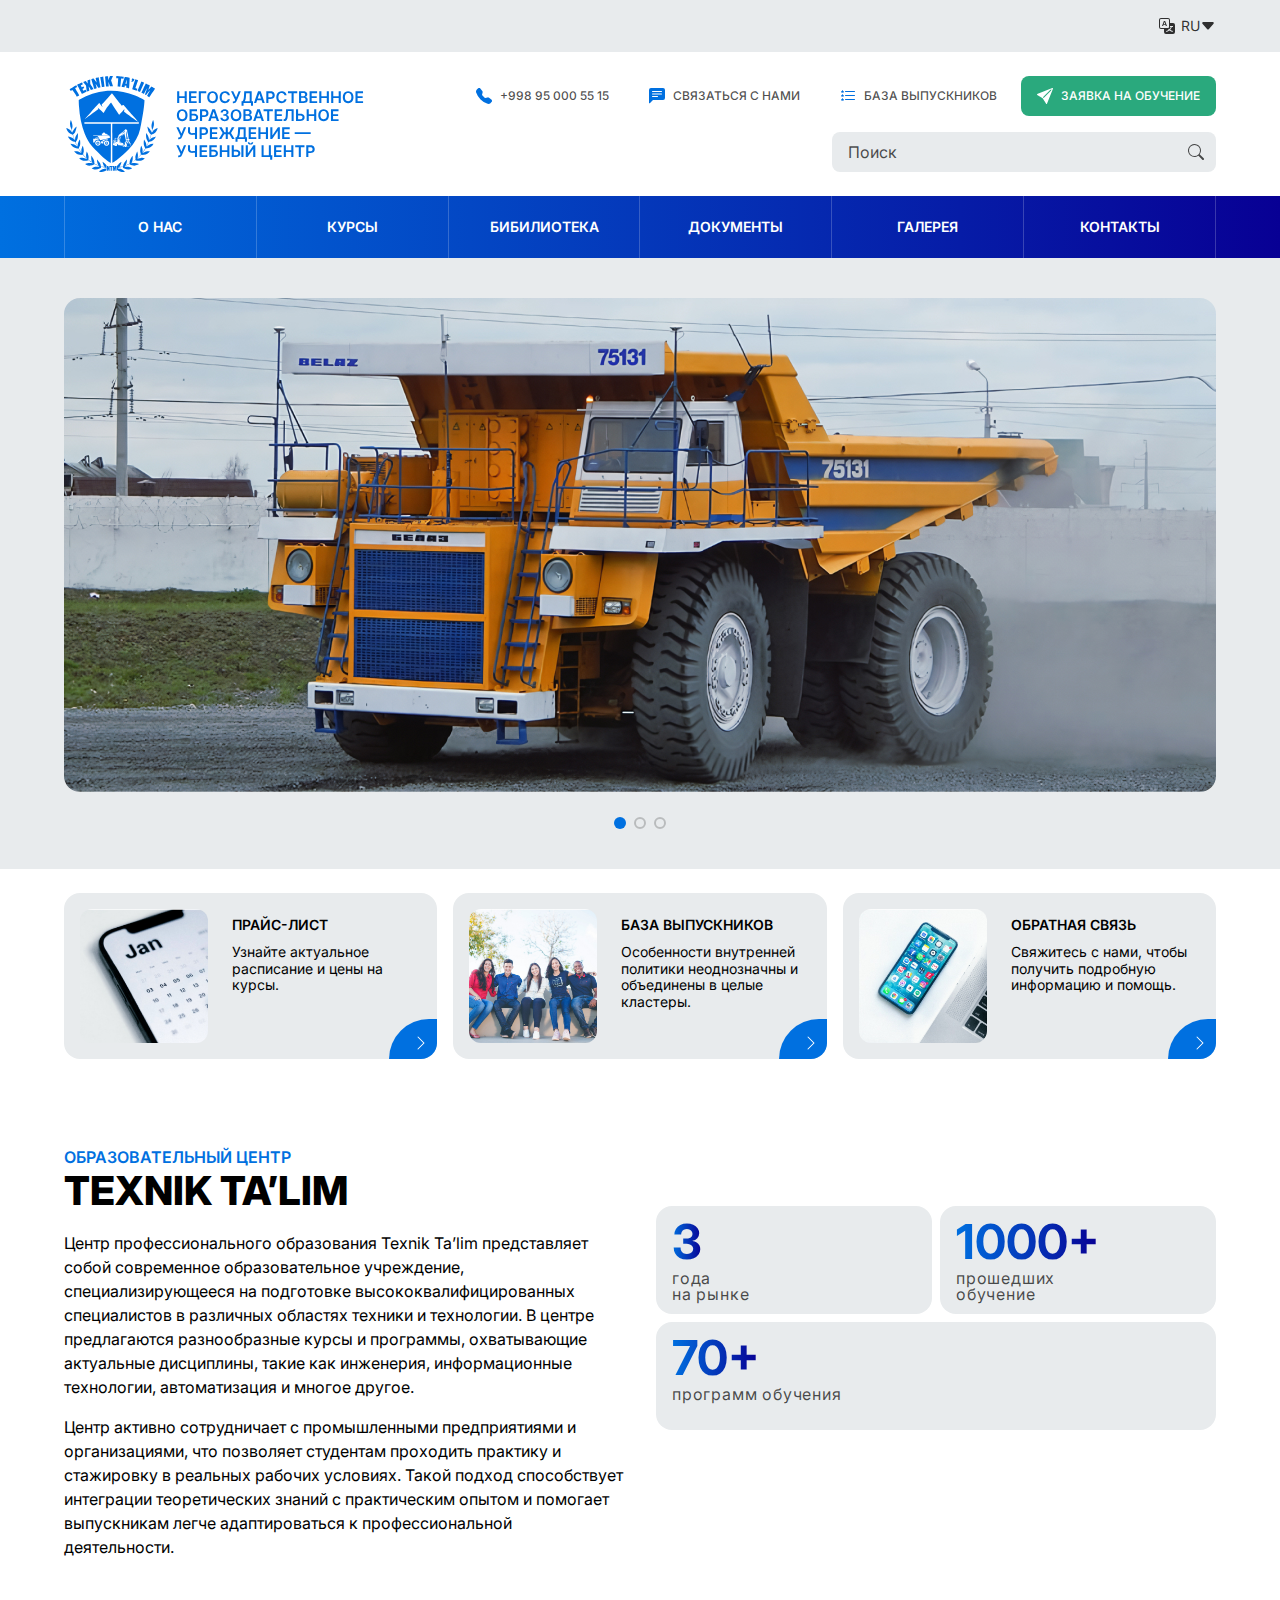
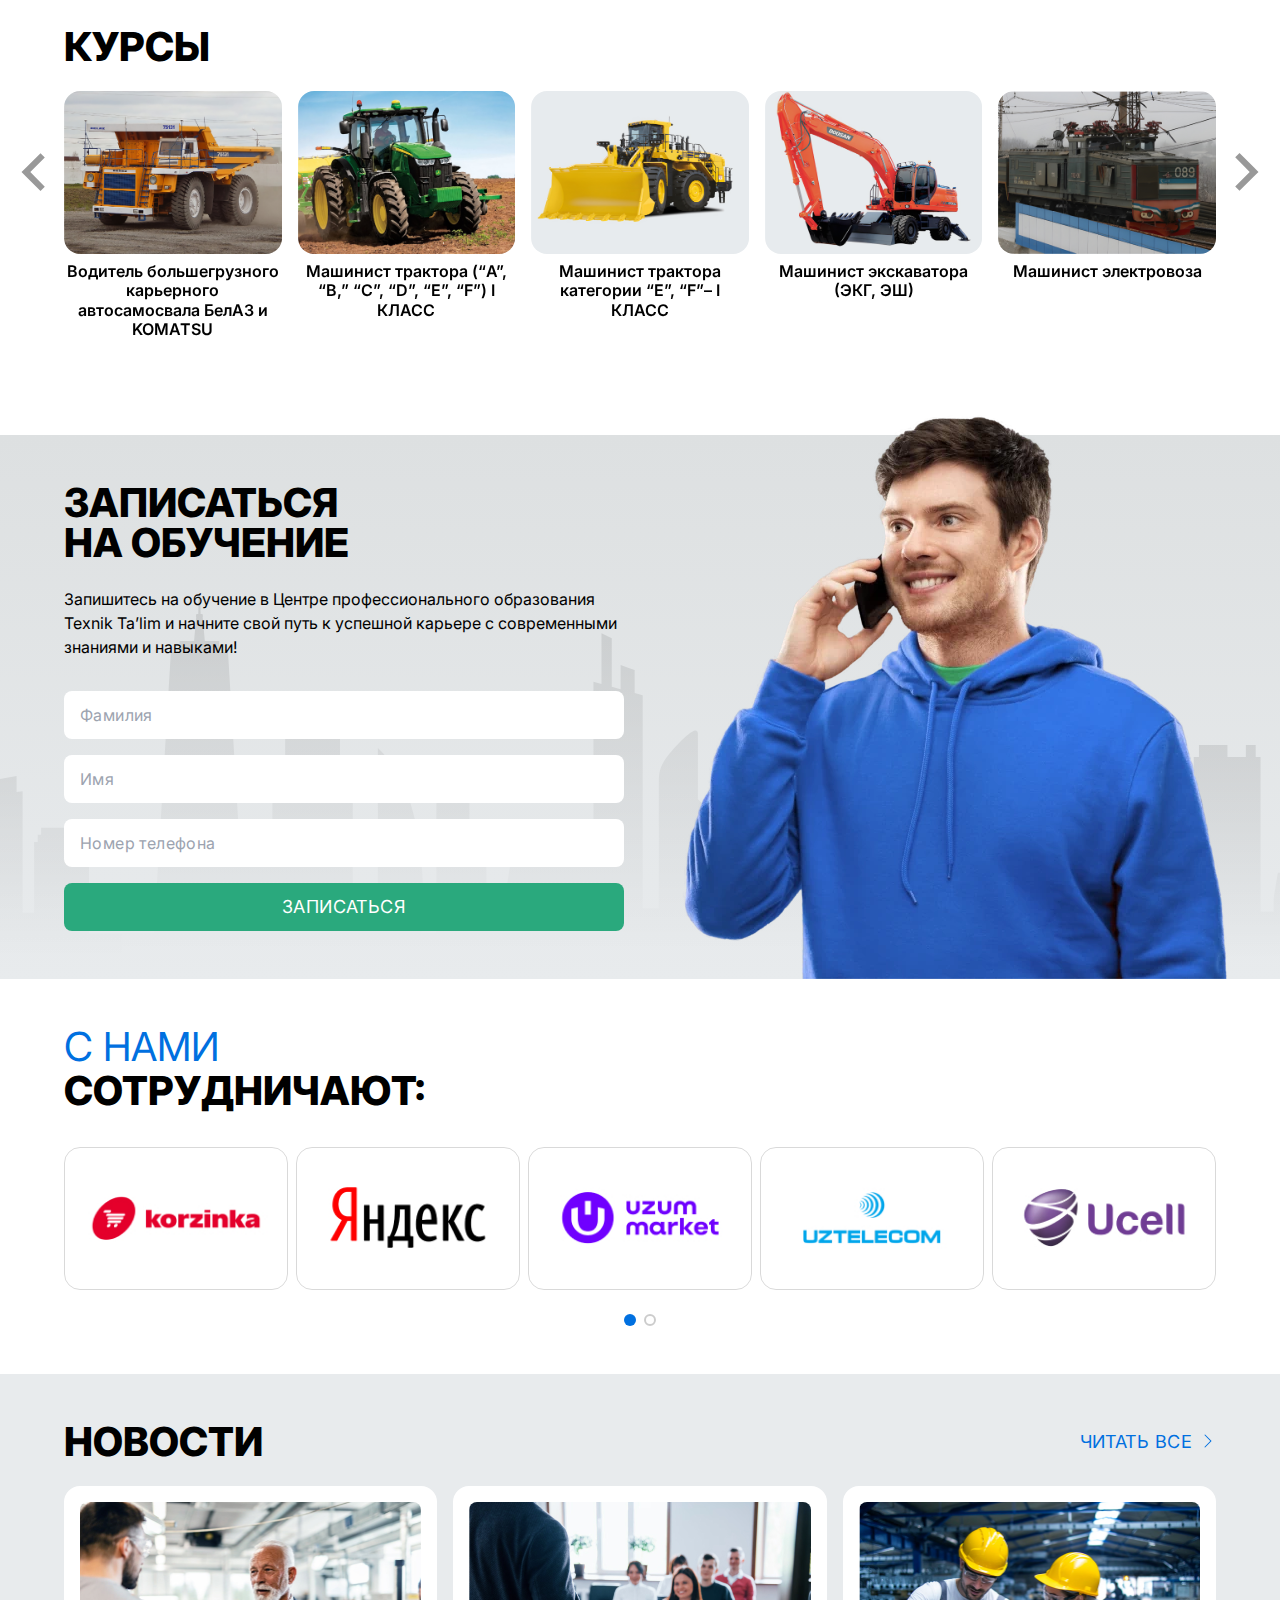
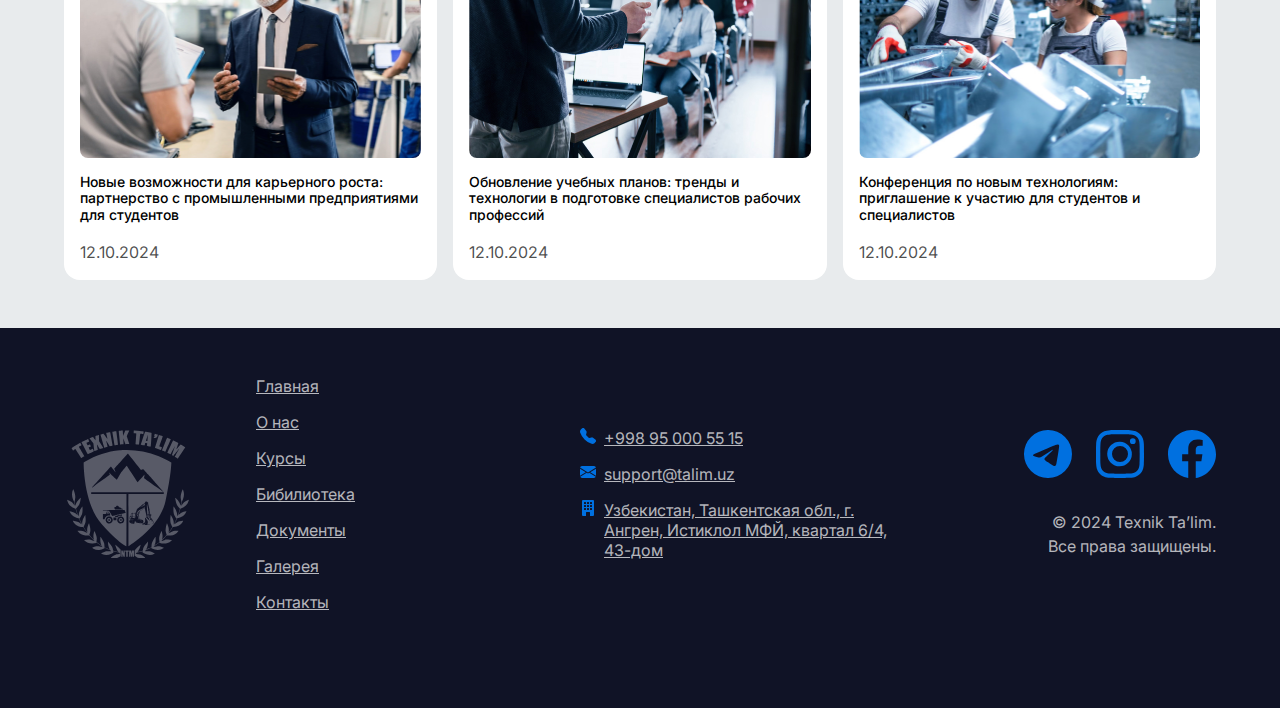
==== commit f37ca839: "Commit" ====
--- a/index.html
+++ b/index.html
@@ -1,4 +1,4 @@
-<!DOCTYPE html><html><head><meta charset="utf-8"><meta name="viewport" content="width=device-width"><title>Главная страница</title><link rel="stylesheet" href="./styles/main.css"><script src="https://cdn.jsdelivr.net/npm/@splidejs/splide@4.1.4/dist/js/splide.min.js"></script></head></html><body><div class="w-full flex justify-center py-4 bg-background-darker"><div class="w-full max-w-screen-xl px-6 flex justify-end"><div class="relative"><button class="flex items-center text-sm uppercase text-black/80" id="langMenuToggle"><svg class="mr-[0.375rem]" width="16" height="16"><use xlink:href="/spritemap.svg#translate"></use></svg><span>Ru</span><svg class="scale-y-[-1]" width="16" height="16" id="langMenuArrow"><use xlink:href="/spritemap.svg#caret-up-fill"></use></svg></button><div class="hidden bg-background border border-black/20 absolute right-0 top-full mt-1 z-10 py-0 px-2 min-w-24 rounded-md" id="langMenu"><ul><li class="px-0 pt-2 pb-1 uppercase text-black/70 hover:underline hover:text-accent text-right border-b border-black/15 last:border-0"><a href="#">ru</a></li><li class="px-0 pt-2 pb-1 uppercase text-black/70 hover:underline hover:text-accent text-right border-b border-black/15 last:border-0"><a href="#">uz</a></li></ul></div></div></div></div><div class="py-6 flex-col w-full justify-start items-center flex bg-white"><div class="w-full max-w-screen-xl px-6 justify-start xl:items-center gap-8 flex flex-col md:flex-row"><div><a href="index.html"><img src="./images/texnik-talim-logo.svg"/></a></div><div class="flex flex-col gap-4 grow items-end justify-end"><div class="hidden xl:flex gap-2"><a class="flex justify-center items-center flex-grow-0 flex-shrink-0 relative overflow-hidden gap-2 px-4 py-3 rounded-lg hover:bg-black/5" href="tel: +998950005515"><svg class="text-accent h-4" width="16" height="16"><use xlink:href="/spritemap.svg#telephone-fill"></use></svg><p class="flex-grow-0 flex-shrink-0 text-xs font-medium text-left uppercase text-black/70">+998 95 000 55 15</p></a><a class="flex justify-center items-center flex-grow-0 flex-shrink-0 relative overflow-hidden gap-2 px-4 py-3 rounded-lg hover:bg-black/5" href="contacts.html"><svg class="text-accent h-4" width="16" height="16"><use xlink:href="/spritemap.svg#chat-left-text-fill"></use></svg><p class="flex-grow-0 flex-shrink-0 text-xs font-medium text-left uppercase text-black/70">Связаться с нами</p></a><a class="flex justify-center items-center flex-grow-0 flex-shrink-0 relative overflow-hidden gap-2 px-4 py-3 rounded-lg hover:bg-black/5" href="#"><svg class="text-accent h-4" width="16" height="16"><use xlink:href="/spritemap.svg#list-stars"></use></svg><p class="flex-grow-0 flex-shrink-0 text-xs font-medium text-left uppercase text-black/70">База выпускников</p></a><a class="flex justify-center items-center flex-grow-0 flex-shrink-0 relative overflow-hidden gap-2 px-4 py-3 rounded-lg bg-accent-light hover:bg-accent" href="#"><svg class="text-white h-4" width="16" height="16"><use xlink:href="/spritemap.svg#send-fill"></use></svg><p class="flex-grow-0 flex-shrink-0 text-xs font-medium text-left uppercase text-white">Заявка на обучение</p></a></div><div class="flex w-full xl:max-w-96 relative"><input class="h-10 pl-4 pr-14 w-full bg-background-darker rounded-lg focus:outline-accent placeholder:text-black/70" type="text" placeholder="Поиск"/><button class="w-10 h-10 flex justify-center items-center absolute right-0 top-0 active:scale-90 text-black/70"><svg width="16" height="16"><use xlink:href="/spritemap.svg#search"></use></svg></button></div></div></div></div><nav class="flex basis-full justify-center bg-gradient-to-r from-[#0070e0] to-[#080094] sticky top-0 z-20" id="nav"><div class="flex flex-col w-full max-w-screen-xl px-6"><div class="px-0 py-4 flex justify-end xl:hidden"><button class="border-y border-x border-white/50 h-8 w-8 rounded-lg flex justify-center items-center text-white" id="nav-toggle"><svg width="16" height="16"><use xlink:href="/spritemap.svg#menu"></use></svg></button></div><ul class="hidden xl:flex flex-col basis-full justify-stretch items-stretch xl:flex-row" id="nav-menu"><li class="flex flex-grow basis-0 px-4 py-6 flex-col justify-center items-center border-white/20 max-xl:border-b last:border-b-0 xl:border-r xl:first:border-l"><a class="text-center text-white text-sm font-semibold uppercase leading-none" href="about.html">О нас</a></li><li class="flex flex-grow basis-0 px-4 py-6 flex-col justify-center items-center border-white/20 max-xl:border-b last:border-b-0 xl:border-r xl:first:border-l"><a class="text-center text-white text-sm font-semibold uppercase leading-none" href="courses.html">Курсы</a></li><li class="flex flex-grow basis-0 px-4 py-6 flex-col justify-center items-center border-white/20 max-xl:border-b last:border-b-0 xl:border-r xl:first:border-l"><a class="text-center text-white text-sm font-semibold uppercase leading-none" href="library.html">Бибилиотека</a></li><li class="flex flex-grow basis-0 px-4 py-6 flex-col justify-center items-center border-white/20 max-xl:border-b last:border-b-0 xl:border-r xl:first:border-l"><a class="text-center text-white text-sm font-semibold uppercase leading-none" href="document.html">Документы</a></li><li class="flex flex-grow basis-0 px-4 py-6 flex-col justify-center items-center border-white/20 max-xl:border-b last:border-b-0 xl:border-r xl:first:border-l"><a class="text-center text-white text-sm font-semibold uppercase leading-none" href="gallery.html">Галерея</a></li><li class="flex flex-grow basis-0 px-4 py-6 flex-col justify-center items-center border-white/20 max-xl:border-b last:border-b-0 xl:border-r xl:first:border-l"><a class="text-center text-white text-sm font-semibold uppercase leading-none" href="contacts.html">Контакты</a></li></ul></div></nav><div class="content-wrapper pt-0 pb-0"><div class="w-full bg-background-darker py-10 flex justify-center items-center"><div class="container"><div class="splide" id="banner"><div class="splide__track"><ul class="splide__list"><li class="splide__slide"><img class="rounded-2xl" src="./media/slider/slide-01.jpg"></li><li class="splide__slide"><img class="rounded-2xl" src="./media/slider/slide-02.jpg"></li><li class="splide__slide"><img class="rounded-2xl" src="./media/slider/slide-03.jpg"></li></ul></div></div><script>
+<!DOCTYPE html><html><head><meta charset="utf-8"><meta name="viewport" content="width=device-width"><title>Главная страница</title><link rel="stylesheet" href="./styles/main.css"><script src="https://cdn.jsdelivr.net/npm/@splidejs/splide@4.1.4/dist/js/splide.min.js"></script></head></html><body><div class="w-full flex justify-center py-4 bg-background-darker"><div class="w-full max-w-screen-xl px-6 flex justify-end"><div class="relative"><button class="flex items-center text-sm uppercase text-black/80" id="langMenuToggle"><svg class="mr-[0.375rem]" width="16" height="16" viewbox="0 0 16 16"><use xlink:href="./spritemap.svg#translate"></use></svg><span>Ru</span><svg class="scale-y-[-1]" width="16" height="16" viewbox="0 0 16 16" id="langMenuArrow"><use xlink:href="./spritemap.svg#caret-up-fill"></use></svg></button><div class="hidden bg-background border border-black/20 absolute right-0 top-full mt-1 z-10 py-0 px-2 min-w-24 rounded-md" id="langMenu"><ul><li class="px-0 pt-2 pb-1 uppercase text-black/70 hover:underline hover:text-accent text-right border-b border-black/15 last:border-0"><a href="#">ru</a></li><li class="px-0 pt-2 pb-1 uppercase text-black/70 hover:underline hover:text-accent text-right border-b border-black/15 last:border-0"><a href="#">uz</a></li></ul></div></div></div></div><div class="py-6 flex-col w-full justify-start items-center flex bg-white"><div class="w-full max-w-screen-xl px-6 justify-start xl:items-center gap-8 flex flex-col md:flex-row"><div><a href="index.html"><img src="./images/texnik-talim-logo.svg"/></a></div><div class="flex flex-col gap-4 grow items-end justify-end"><div class="hidden xl:flex gap-2"><a class="flex justify-center items-center flex-grow-0 flex-shrink-0 relative overflow-hidden gap-2 px-4 py-3 rounded-lg hover:bg-black/5" href="tel: +998950005515"><svg class="text-accent h-4" width="16" height="16" viewbox="0 0 16 16"><use xlink:href="./spritemap.svg#telephone-fill"></use></svg><p class="flex-grow-0 flex-shrink-0 text-xs font-medium text-left uppercase text-black/70">+998 95 000 55 15</p></a><a class="flex justify-center items-center flex-grow-0 flex-shrink-0 relative overflow-hidden gap-2 px-4 py-3 rounded-lg hover:bg-black/5" href="contacts.html"><svg class="text-accent h-4" width="16" height="16" viewbox="0 0 16 16"><use xlink:href="./spritemap.svg#chat-left-text-fill"></use></svg><p class="flex-grow-0 flex-shrink-0 text-xs font-medium text-left uppercase text-black/70">Связаться с нами</p></a><a class="flex justify-center items-center flex-grow-0 flex-shrink-0 relative overflow-hidden gap-2 px-4 py-3 rounded-lg hover:bg-black/5" href="#"><svg class="text-accent h-4" width="16" height="16" viewbox="0 0 16 16"><use xlink:href="./spritemap.svg#list-stars"></use></svg><p class="flex-grow-0 flex-shrink-0 text-xs font-medium text-left uppercase text-black/70">База выпускников</p></a><a class="flex justify-center items-center flex-grow-0 flex-shrink-0 relative overflow-hidden gap-2 px-4 py-3 rounded-lg bg-accent-light hover:bg-accent" href="#"><svg class="text-white h-4" width="16" height="16" viewbox="0 0 16 16"><use xlink:href="./spritemap.svg#send-fill"></use></svg><p class="flex-grow-0 flex-shrink-0 text-xs font-medium text-left uppercase text-white">Заявка на обучение</p></a></div><div class="flex w-full xl:max-w-96 relative"><input class="h-10 pl-4 pr-14 w-full bg-background-darker rounded-lg focus:outline-accent placeholder:text-black/70" type="text" placeholder="Поиск"/><button class="w-10 h-10 flex justify-center items-center absolute right-0 top-0 active:scale-90 text-black/70"><svg width="16" height="16" viewbox="0 0 16 16"><use xlink:href="./spritemap.svg#search"></use></svg></button></div></div></div></div><nav class="flex basis-full justify-center bg-gradient-to-r from-[#0070e0] to-[#080094] sticky top-0 z-20" id="nav"><div class="flex flex-col w-full max-w-screen-xl px-6"><div class="px-0 py-4 flex justify-end xl:hidden"><button class="border-y border-x border-white/50 h-8 w-8 rounded-lg flex justify-center items-center text-white" id="nav-toggle"><svg width="16" height="16" viewbox="0 0 16 16"><use xlink:href="./spritemap.svg#menu"></use></svg></button></div><ul class="hidden xl:flex flex-col basis-full justify-stretch items-stretch xl:flex-row" id="nav-menu"><li class="flex flex-grow basis-0 px-4 py-6 flex-col justify-center items-center border-white/20 max-xl:border-b last:border-b-0 xl:border-r xl:first:border-l"><a class="text-center text-white text-sm font-semibold uppercase leading-none" href="about.html">О нас</a></li><li class="flex flex-grow basis-0 px-4 py-6 flex-col justify-center items-center border-white/20 max-xl:border-b last:border-b-0 xl:border-r xl:first:border-l"><a class="text-center text-white text-sm font-semibold uppercase leading-none" href="courses.html">Курсы</a></li><li class="flex flex-grow basis-0 px-4 py-6 flex-col justify-center items-center border-white/20 max-xl:border-b last:border-b-0 xl:border-r xl:first:border-l"><a class="text-center text-white text-sm font-semibold uppercase leading-none" href="library.html">Бибилиотека</a></li><li class="flex flex-grow basis-0 px-4 py-6 flex-col justify-center items-center border-white/20 max-xl:border-b last:border-b-0 xl:border-r xl:first:border-l"><a class="text-center text-white text-sm font-semibold uppercase leading-none" href="document.html">Документы</a></li><li class="flex flex-grow basis-0 px-4 py-6 flex-col justify-center items-center border-white/20 max-xl:border-b last:border-b-0 xl:border-r xl:first:border-l"><a class="text-center text-white text-sm font-semibold uppercase leading-none" href="gallery.html">Галерея</a></li><li class="flex flex-grow basis-0 px-4 py-6 flex-col justify-center items-center border-white/20 max-xl:border-b last:border-b-0 xl:border-r xl:first:border-l"><a class="text-center text-white text-sm font-semibold uppercase leading-none" href="contacts.html">Контакты</a></li></ul></div></nav><div class="content-wrapper pt-0 pb-0"><div class="w-full bg-background-darker py-10 flex justify-center items-center"><div class="container"><div class="splide" id="banner"><div class="splide__track"><ul class="splide__list"><li class="splide__slide"><img class="rounded-2xl" src="./media/slider/slide-01.jpg"></li><li class="splide__slide"><img class="rounded-2xl" src="./media/slider/slide-02.jpg"></li><li class="splide__slide"><img class="rounded-2xl" src="./media/slider/slide-03.jpg"></li></ul></div></div><script>
     document.addEventListener( 'DOMContentLoaded', function() {
         var splide = new Splide( '#banner', {
             type: 'loop',
@@ -12,7 +12,7 @@
         } );
         splide.mount();
     } );
-</script></div></div><main class="container"><aside class="grid grid-cols-1 lg:grid-cols-3 gap-4 py-6"><a class="group flex gap-6 relative bg-background-darker rounded-2xl py-4 px-4 overflow-hidden" href="#"><img class="aspect-square w-32 object-cover rounded-xl shrink-0" src="./media/homepage-01.jpg"><div class="pt-2 pb-8"><h3 class="text-[0.875rem]/[120%] font-semibold uppercase pb-[0.625rem]">Прайс-лист</h3><p class="text-[0.875rem]/[120%]">Узнайте актуальное расписание и цены на курсы.</p></div><div class="pl-6 pt-4 pr-2 pb-2 bg-accent text-white rounded-tl-full absolute right-0 bottom-0 group-hover:bg-accent-light"><svg width="16" height="16"><use xlink:href="/spritemap.svg#chevron-right"></use></svg></div></a><a class="group flex gap-6 relative bg-background-darker rounded-2xl py-4 px-4 overflow-hidden" href="#"><img class="aspect-square w-32 object-cover rounded-xl shrink-0" src="./media/homepage-02.jpg"><div class="pt-2 pb-8"><h3 class="text-[0.875rem]/[120%] font-semibold uppercase pb-[0.625rem]">База выпускников</h3><p class="text-[0.875rem]/[120%]">Особенности внутренней политики неоднозначны и объединены в целые кластеры.</p></div><div class="pl-6 pt-4 pr-2 pb-2 bg-accent text-white rounded-tl-full absolute right-0 bottom-0 group-hover:bg-accent-light"><svg width="16" height="16"><use xlink:href="/spritemap.svg#chevron-right"></use></svg></div></a><a class="group flex gap-6 relative bg-background-darker rounded-2xl py-4 px-4 overflow-hidden" href="contacts.html"><img class="aspect-square w-32 object-cover rounded-xl shrink-0" src="./media/homepage-03.jpg"><div class="pt-2 pb-8"><h3 class="text-[0.875rem]/[120%] font-semibold uppercase pb-[0.625rem]">Обратная связь</h3><p class="text-[0.875rem]/[120%]">Свяжитесь с нами, чтобы получить подробную информацию и помощь.</p></div><div class="pl-6 pt-4 pr-2 pb-2 bg-accent text-white rounded-tl-full absolute right-0 bottom-0 group-hover:bg-accent-light"><svg width="16" height="16"><use xlink:href="/spritemap.svg#chevron-right"></use></svg></div></a></aside><section class="py-16 grid grid-cols-1 md:grid-cols-2 gap-8"><div class="text-[1rem]/[150%]"><h1 class="text-[2.5rem]/[120%] font-extrabold uppercase mb-4 flex flex-col"><span class="text-[1rem]/[125%] font-semibold text-accent">Образовательный центр</span><span>Texnik Ta’lim</span></h1><p class="mb-4">Центр профессионального образования Texnik Ta’lim представляет собой современное образовательное учреждение, специализирующееся на подготовке высококвалифицированных специалистов в различных областях техники и технологии. В центре предлагаются разнообразные курсы и программы, охватывающие актуальные дисциплины, такие как инженерия, информационные технологии, автоматизация и многое другое.</p><p>Центр активно сотрудничает с промышленными предприятиями и организациями, что позволяет студентам проходить практику и стажировку в реальных рабочих условиях. Такой подход способствует интеграции теоретических знаний с практическим опытом и помогает выпускникам легче адаптироваться к профессиональной деятельности.</p></div><div class="grid grid-cols-1 md:grid-cols-2 gap-2 pt-[3.6875rem] self-start"><div class="bg-background-darker px-4 py-3 rounded-2xl min-h-[6.75rem] "><p class="flex flex-col items-start gap-1"><span class="text-[3rem]/[100%] font-bold bg-gradient-to-r from-accent to-accent-dark bg-clip-text text-transparent">3</span><span class="text-[1rem]/[100%] tracking-wider text-black/70">года <br />на рынке</span></p></div><div class="bg-background-darker px-4 py-3 rounded-2xl min-h-[6.75rem] "><p class="flex flex-col items-start gap-1"><span class="text-[3rem]/[100%] font-bold bg-gradient-to-r from-accent to-accent-dark bg-clip-text text-transparent">1000+</span><span class="text-[1rem]/[100%] tracking-wider text-black/70">прошедших <br />обучение</span></p></div><div class="bg-background-darker px-4 py-3 rounded-2xl min-h-[6.75rem] col-span-2"><p class="flex flex-col items-start gap-1"><span class="text-[3rem]/[100%] font-bold bg-gradient-to-r from-accent to-accent-dark bg-clip-text text-transparent">70+</span><span class="text-[1rem]/[100%] tracking-wider text-black/70">программ обучения</span></p></div></div></section></main><div class="container pb-24"><h2 class="text-[2.5rem]/[120%] font-extrabold uppercase flex flex-col mb-5">Курсы</h2><div class="splide" id="courses"><div class="splide__track"><ul class="splide__list"><li class="splide__slide"><a class="flex flex-col group" href="course.html"><img class="aspect-[4/3] rounded-2xl w-full mb-2 object-cover" src="./media/courses/course-01.jpg"><h3 class="text-[1rem]/[120%] font-semibold text-center group-[:hover]:text-accent">Водитель большегрузного карьерного автосамосвала БелАЗ и KOMATSU</h3></a></li><li class="splide__slide"><a class="flex flex-col group" href="course.html"><img class="aspect-[4/3] rounded-2xl w-full mb-2 object-cover" src="./media/courses/course-02.jpg"><h3 class="text-[1rem]/[120%] font-semibold text-center group-[:hover]:text-accent">Машинист трактора (“A”, “B,” “C”, “D”, “E”, “F”) I КЛАСС </h3></a></li><li class="splide__slide"><a class="flex flex-col group" href="course.html"><img class="aspect-[4/3] rounded-2xl w-full mb-2 object-cover" src="./media/courses/course-03.jpg"><h3 class="text-[1rem]/[120%] font-semibold text-center group-[:hover]:text-accent">Машинист трактора  категории “E”, “F”– I КЛАСС</h3></a></li><li class="splide__slide"><a class="flex flex-col group" href="course.html"><img class="aspect-[4/3] rounded-2xl w-full mb-2 object-cover" src="./media/courses/course-04.jpg"><h3 class="text-[1rem]/[120%] font-semibold text-center group-[:hover]:text-accent">Машинист экскаватора (ЭКГ, ЭШ)</h3></a></li><li class="splide__slide"><a class="flex flex-col group" href="course.html"><img class="aspect-[4/3] rounded-2xl w-full mb-2 object-cover" src="./media/courses/course-31.jpg"><h3 class="text-[1rem]/[120%] font-semibold text-center group-[:hover]:text-accent">Машинист электровоза</h3></a></li><li class="splide__slide"><a class="flex flex-col group" href="course.html"><img class="aspect-[4/3] rounded-2xl w-full mb-2 object-cover" src="./media/courses/course-32.jpg"><h3 class="text-[1rem]/[120%] font-semibold text-center group-[:hover]:text-accent">Помощник машинист электровоза</h3></a></li><li class="splide__slide"><a class="flex flex-col group" href="course.html"><img class="aspect-[4/3] rounded-2xl w-full mb-2 object-cover" src="./media/courses/course-05.jpg"><h3 class="text-[1rem]/[120%] font-semibold text-center group-[:hover]:text-accent">Стропольщик</h3></a></li><li class="splide__slide"><a class="flex flex-col group" href="course.html"><img class="aspect-[4/3] rounded-2xl w-full mb-2 object-cover" src="./media/courses/course-06.jpg"><h3 class="text-[1rem]/[120%] font-semibold text-center group-[:hover]:text-accent">Машинист крана (Крановщик)</h3></a></li><li class="splide__slide"><a class="flex flex-col group" href="course.html"><img class="aspect-[4/3] rounded-2xl w-full mb-2 object-cover" src="./media/courses/course-07.jpg"><h3 class="text-[1rem]/[120%] font-semibold text-center group-[:hover]:text-accent">Машинист мостового крана</h3></a></li><li class="splide__slide"><a class="flex flex-col group" href="course.html"><img class="aspect-[4/3] rounded-2xl w-full mb-2 object-cover" src="./media/courses/course-08.jpg"><h3 class="text-[1rem]/[120%] font-semibold text-center group-[:hover]:text-accent">Машинист козлового крана</h3></a></li><li class="splide__slide"><a class="flex flex-col group" href="course.html"><img class="aspect-[4/3] rounded-2xl w-full mb-2 object-cover" src="./media/courses/course-09.jpg"><h3 class="text-[1rem]/[120%] font-semibold text-center group-[:hover]:text-accent">Машинист автомобильного крана </h3></a></li><li class="splide__slide"><a class="flex flex-col group" href="course.html"><img class="aspect-[4/3] rounded-2xl w-full mb-2 object-cover" src="./media/courses/course-11.jpg"><h3 class="text-[1rem]/[120%] font-semibold text-center group-[:hover]:text-accent">Машинист железнодорожных строительных машин</h3></a></li><li class="splide__slide"><a class="flex flex-col group" href="course.html"><img class="aspect-[4/3] rounded-2xl w-full mb-2 object-cover" src="./media/courses/course-12.jpg"><h3 class="text-[1rem]/[120%] font-semibold text-center group-[:hover]:text-accent">Машинист автовышки и автогидроподъемника</h3></a></li><li class="splide__slide"><a class="flex flex-col group" href="course.html"><img class="aspect-[4/3] rounded-2xl w-full mb-2 object-cover" src="./media/courses/course-13.jpg"><h3 class="text-[1rem]/[120%] font-semibold text-center group-[:hover]:text-accent">Взрывник</h3></a></li><li class="splide__slide"><a class="flex flex-col group" href="course.html"><img class="aspect-[4/3] rounded-2xl w-full mb-2 object-cover" src="./media/courses/course-14.jpg"><h3 class="text-[1rem]/[120%] font-semibold text-center group-[:hover]:text-accent">Машинист буровых станков</h3></a></li><li class="splide__slide"><a class="flex flex-col group" href="course.html"><img class="aspect-[4/3] rounded-2xl w-full mb-2 object-cover" src="./media/courses/course-15.jpg"><h3 class="text-[1rem]/[120%] font-semibold text-center group-[:hover]:text-accent">Машинист ленточного конвейера</h3></a></li><li class="splide__slide"><a class="flex flex-col group" href="course.html"><img class="aspect-[4/3] rounded-2xl w-full mb-2 object-cover" src="./media/courses/course-16.jpg"><h3 class="text-[1rem]/[120%] font-semibold text-center group-[:hover]:text-accent">Машинист отвалообразователя</h3></a></li><li class="splide__slide"><a class="flex flex-col group" href="course.html"><img class="aspect-[4/3] rounded-2xl w-full mb-2 object-cover" src="./media/courses/course-17.jpg"><h3 class="text-[1rem]/[120%] font-semibold text-center group-[:hover]:text-accent">Машинист компрессорных установок</h3></a></li><li class="splide__slide"><a class="flex flex-col group" href="course.html"><img class="aspect-[4/3] rounded-2xl w-full mb-2 object-cover" src="./media/courses/course-19.jpg"><h3 class="text-[1rem]/[120%] font-semibold text-center group-[:hover]:text-accent">Машинист насосных установок</h3></a></li><li class="splide__slide"><a class="flex flex-col group" href="course.html"><img class="aspect-[4/3] rounded-2xl w-full mb-2 object-cover" src="./media/courses/course-20.jpg"><h3 class="text-[1rem]/[120%] font-semibold text-center group-[:hover]:text-accent">Машинист котельной установки </h3></a></li><li class="splide__slide"><a class="flex flex-col group" href="course.html"><img class="aspect-[4/3] rounded-2xl w-full mb-2 object-cover" src="./media/courses/course-21.jpg"><h3 class="text-[1rem]/[120%] font-semibold text-center group-[:hover]:text-accent">Горнорабочий очистного забоя</h3></a></li><li class="splide__slide"><a class="flex flex-col group" href="course.html"><img class="aspect-[4/3] rounded-2xl w-full mb-2 object-cover" src="./media/courses/course-23.jpg"><h3 class="text-[1rem]/[120%] font-semibold text-center group-[:hover]:text-accent">Крепильщик</h3></a></li><li class="splide__slide"><a class="flex flex-col group" href="course.html"><img class="aspect-[4/3] rounded-2xl w-full mb-2 object-cover" src="./media/courses/course-24.jpg"><h3 class="text-[1rem]/[120%] font-semibold text-center group-[:hover]:text-accent">Горнорабочий подземный</h3></a></li><li class="splide__slide"><a class="flex flex-col group" href="course.html"><img class="aspect-[4/3] rounded-2xl w-full mb-2 object-cover" src="./media/courses/course-26.jpg"><h3 class="text-[1rem]/[120%] font-semibold text-center group-[:hover]:text-accent">Токарь</h3></a></li><li class="splide__slide"><a class="flex flex-col group" href="course.html"><img class="aspect-[4/3] rounded-2xl w-full mb-2 object-cover" src="./media/courses/course-27.jpg"><h3 class="text-[1rem]/[120%] font-semibold text-center group-[:hover]:text-accent">Фрезеровщик</h3></a></li><li class="splide__slide"><a class="flex flex-col group" href="course.html"><img class="aspect-[4/3] rounded-2xl w-full mb-2 object-cover" src="./media/courses/course-29.jpg"><h3 class="text-[1rem]/[120%] font-semibold text-center group-[:hover]:text-accent">Кузнец</h3></a></li><li class="splide__slide"><a class="flex flex-col group" href="course.html"><img class="aspect-[4/3] rounded-2xl w-full mb-2 object-cover" src="./media/courses/course-30.jpg"><h3 class="text-[1rem]/[120%] font-semibold text-center group-[:hover]:text-accent">Электрогазосварщик</h3></a></li><li class="splide__slide"><a class="flex flex-col group" href="course.html"><img class="aspect-[4/3] rounded-2xl w-full mb-2 object-cover" src="./media/courses/course-33.jpg"><h3 class="text-[1rem]/[120%] font-semibold text-center group-[:hover]:text-accent">Машинист тепловоза</h3></a></li><li class="splide__slide"><a class="flex flex-col group" href="course.html"><img class="aspect-[4/3] rounded-2xl w-full mb-2 object-cover" src="./media/courses/course-34.jpg"><h3 class="text-[1rem]/[120%] font-semibold text-center group-[:hover]:text-accent">Помощник машинист тепловоза</h3></a></li></ul></div><script>
+</script></div></div><main class="container"><aside class="grid grid-cols-1 lg:grid-cols-3 gap-4 py-6"><a class="group flex gap-6 relative bg-background-darker rounded-2xl py-4 px-4 overflow-hidden" href="#"><img class="aspect-square w-32 object-cover rounded-xl shrink-0" src="./media/homepage-01.jpg"><div class="pt-2 pb-8"><h3 class="text-[0.875rem]/[120%] font-semibold uppercase pb-[0.625rem]">Прайс-лист</h3><p class="text-[0.875rem]/[120%]">Узнайте актуальное расписание и цены на курсы.</p></div><div class="pl-6 pt-4 pr-2 pb-2 bg-accent text-white rounded-tl-full absolute right-0 bottom-0 group-hover:bg-accent-light"><svg width="16" height="16" viewbox="0 0 16 16"><use xlink:href="./spritemap.svg#chevron-right"></use></svg></div></a><a class="group flex gap-6 relative bg-background-darker rounded-2xl py-4 px-4 overflow-hidden" href="#"><img class="aspect-square w-32 object-cover rounded-xl shrink-0" src="./media/homepage-02.jpg"><div class="pt-2 pb-8"><h3 class="text-[0.875rem]/[120%] font-semibold uppercase pb-[0.625rem]">База выпускников</h3><p class="text-[0.875rem]/[120%]">Особенности внутренней политики неоднозначны и объединены в целые кластеры.</p></div><div class="pl-6 pt-4 pr-2 pb-2 bg-accent text-white rounded-tl-full absolute right-0 bottom-0 group-hover:bg-accent-light"><svg width="16" height="16" viewbox="0 0 16 16"><use xlink:href="./spritemap.svg#chevron-right"></use></svg></div></a><a class="group flex gap-6 relative bg-background-darker rounded-2xl py-4 px-4 overflow-hidden" href="contacts.html"><img class="aspect-square w-32 object-cover rounded-xl shrink-0" src="./media/homepage-03.jpg"><div class="pt-2 pb-8"><h3 class="text-[0.875rem]/[120%] font-semibold uppercase pb-[0.625rem]">Обратная связь</h3><p class="text-[0.875rem]/[120%]">Свяжитесь с нами, чтобы получить подробную информацию и помощь.</p></div><div class="pl-6 pt-4 pr-2 pb-2 bg-accent text-white rounded-tl-full absolute right-0 bottom-0 group-hover:bg-accent-light"><svg width="16" height="16" viewbox="0 0 16 16"><use xlink:href="./spritemap.svg#chevron-right"></use></svg></div></a></aside><section class="py-16 grid grid-cols-1 md:grid-cols-2 gap-8"><div class="text-[1rem]/[150%]"><h1 class="text-[2.5rem]/[120%] font-extrabold uppercase mb-4 flex flex-col"><span class="text-[1rem]/[125%] font-semibold text-accent">Образовательный центр</span><span>Texnik Ta’lim</span></h1><p class="mb-4">Центр профессионального образования Texnik Ta’lim представляет собой современное образовательное учреждение, специализирующееся на подготовке высококвалифицированных специалистов в различных областях техники и технологии. В центре предлагаются разнообразные курсы и программы, охватывающие актуальные дисциплины, такие как инженерия, информационные технологии, автоматизация и многое другое.</p><p>Центр активно сотрудничает с промышленными предприятиями и организациями, что позволяет студентам проходить практику и стажировку в реальных рабочих условиях. Такой подход способствует интеграции теоретических знаний с практическим опытом и помогает выпускникам легче адаптироваться к профессиональной деятельности.</p></div><div class="grid grid-cols-1 md:grid-cols-2 gap-2 pt-[3.6875rem] self-start"><div class="bg-background-darker px-4 py-3 rounded-2xl min-h-[6.75rem] "><p class="flex flex-col items-start gap-1"><span class="text-[3rem]/[100%] font-bold bg-gradient-to-r from-accent to-accent-dark bg-clip-text text-transparent">3</span><span class="text-[1rem]/[100%] tracking-wider text-black/70">года <br />на рынке</span></p></div><div class="bg-background-darker px-4 py-3 rounded-2xl min-h-[6.75rem] "><p class="flex flex-col items-start gap-1"><span class="text-[3rem]/[100%] font-bold bg-gradient-to-r from-accent to-accent-dark bg-clip-text text-transparent">1000+</span><span class="text-[1rem]/[100%] tracking-wider text-black/70">прошедших <br />обучение</span></p></div><div class="bg-background-darker px-4 py-3 rounded-2xl min-h-[6.75rem] col-span-2"><p class="flex flex-col items-start gap-1"><span class="text-[3rem]/[100%] font-bold bg-gradient-to-r from-accent to-accent-dark bg-clip-text text-transparent">70+</span><span class="text-[1rem]/[100%] tracking-wider text-black/70">программ обучения</span></p></div></div></section></main><div class="container pb-24"><h2 class="text-[2.5rem]/[120%] font-extrabold uppercase flex flex-col mb-5">Курсы</h2><div class="splide" id="courses"><div class="splide__track"><ul class="splide__list"><li class="splide__slide"><a class="flex flex-col group" href="course.html"><img class="aspect-[4/3] rounded-2xl w-full mb-2 object-cover" src="./media/courses/course-01.jpg"><h3 class="text-[1rem]/[120%] font-semibold text-center group-[:hover]:text-accent">Водитель большегрузного карьерного автосамосвала БелАЗ и KOMATSU</h3></a></li><li class="splide__slide"><a class="flex flex-col group" href="course.html"><img class="aspect-[4/3] rounded-2xl w-full mb-2 object-cover" src="./media/courses/course-02.jpg"><h3 class="text-[1rem]/[120%] font-semibold text-center group-[:hover]:text-accent">Машинист трактора (“A”, “B,” “C”, “D”, “E”, “F”) I КЛАСС </h3></a></li><li class="splide__slide"><a class="flex flex-col group" href="course.html"><img class="aspect-[4/3] rounded-2xl w-full mb-2 object-cover" src="./media/courses/course-03.jpg"><h3 class="text-[1rem]/[120%] font-semibold text-center group-[:hover]:text-accent">Машинист трактора  категории “E”, “F”– I КЛАСС</h3></a></li><li class="splide__slide"><a class="flex flex-col group" href="course.html"><img class="aspect-[4/3] rounded-2xl w-full mb-2 object-cover" src="./media/courses/course-04.jpg"><h3 class="text-[1rem]/[120%] font-semibold text-center group-[:hover]:text-accent">Машинист экскаватора (ЭКГ, ЭШ)</h3></a></li><li class="splide__slide"><a class="flex flex-col group" href="course.html"><img class="aspect-[4/3] rounded-2xl w-full mb-2 object-cover" src="./media/courses/course-31.jpg"><h3 class="text-[1rem]/[120%] font-semibold text-center group-[:hover]:text-accent">Машинист электровоза</h3></a></li><li class="splide__slide"><a class="flex flex-col group" href="course.html"><img class="aspect-[4/3] rounded-2xl w-full mb-2 object-cover" src="./media/courses/course-32.jpg"><h3 class="text-[1rem]/[120%] font-semibold text-center group-[:hover]:text-accent">Помощник машинист электровоза</h3></a></li><li class="splide__slide"><a class="flex flex-col group" href="course.html"><img class="aspect-[4/3] rounded-2xl w-full mb-2 object-cover" src="./media/courses/course-05.jpg"><h3 class="text-[1rem]/[120%] font-semibold text-center group-[:hover]:text-accent">Стропольщик</h3></a></li><li class="splide__slide"><a class="flex flex-col group" href="course.html"><img class="aspect-[4/3] rounded-2xl w-full mb-2 object-cover" src="./media/courses/course-06.jpg"><h3 class="text-[1rem]/[120%] font-semibold text-center group-[:hover]:text-accent">Машинист крана (Крановщик)</h3></a></li><li class="splide__slide"><a class="flex flex-col group" href="course.html"><img class="aspect-[4/3] rounded-2xl w-full mb-2 object-cover" src="./media/courses/course-07.jpg"><h3 class="text-[1rem]/[120%] font-semibold text-center group-[:hover]:text-accent">Машинист мостового крана</h3></a></li><li class="splide__slide"><a class="flex flex-col group" href="course.html"><img class="aspect-[4/3] rounded-2xl w-full mb-2 object-cover" src="./media/courses/course-08.jpg"><h3 class="text-[1rem]/[120%] font-semibold text-center group-[:hover]:text-accent">Машинист козлового крана</h3></a></li><li class="splide__slide"><a class="flex flex-col group" href="course.html"><img class="aspect-[4/3] rounded-2xl w-full mb-2 object-cover" src="./media/courses/course-09.jpg"><h3 class="text-[1rem]/[120%] font-semibold text-center group-[:hover]:text-accent">Машинист автомобильного крана </h3></a></li><li class="splide__slide"><a class="flex flex-col group" href="course.html"><img class="aspect-[4/3] rounded-2xl w-full mb-2 object-cover" src="./media/courses/course-11.jpg"><h3 class="text-[1rem]/[120%] font-semibold text-center group-[:hover]:text-accent">Машинист железнодорожных строительных машин</h3></a></li><li class="splide__slide"><a class="flex flex-col group" href="course.html"><img class="aspect-[4/3] rounded-2xl w-full mb-2 object-cover" src="./media/courses/course-12.jpg"><h3 class="text-[1rem]/[120%] font-semibold text-center group-[:hover]:text-accent">Машинист автовышки и автогидроподъемника</h3></a></li><li class="splide__slide"><a class="flex flex-col group" href="course.html"><img class="aspect-[4/3] rounded-2xl w-full mb-2 object-cover" src="./media/courses/course-13.jpg"><h3 class="text-[1rem]/[120%] font-semibold text-center group-[:hover]:text-accent">Взрывник</h3></a></li><li class="splide__slide"><a class="flex flex-col group" href="course.html"><img class="aspect-[4/3] rounded-2xl w-full mb-2 object-cover" src="./media/courses/course-14.jpg"><h3 class="text-[1rem]/[120%] font-semibold text-center group-[:hover]:text-accent">Машинист буровых станков</h3></a></li><li class="splide__slide"><a class="flex flex-col group" href="course.html"><img class="aspect-[4/3] rounded-2xl w-full mb-2 object-cover" src="./media/courses/course-15.jpg"><h3 class="text-[1rem]/[120%] font-semibold text-center group-[:hover]:text-accent">Машинист ленточного конвейера</h3></a></li><li class="splide__slide"><a class="flex flex-col group" href="course.html"><img class="aspect-[4/3] rounded-2xl w-full mb-2 object-cover" src="./media/courses/course-16.jpg"><h3 class="text-[1rem]/[120%] font-semibold text-center group-[:hover]:text-accent">Машинист отвалообразователя</h3></a></li><li class="splide__slide"><a class="flex flex-col group" href="course.html"><img class="aspect-[4/3] rounded-2xl w-full mb-2 object-cover" src="./media/courses/course-17.jpg"><h3 class="text-[1rem]/[120%] font-semibold text-center group-[:hover]:text-accent">Машинист компрессорных установок</h3></a></li><li class="splide__slide"><a class="flex flex-col group" href="course.html"><img class="aspect-[4/3] rounded-2xl w-full mb-2 object-cover" src="./media/courses/course-19.jpg"><h3 class="text-[1rem]/[120%] font-semibold text-center group-[:hover]:text-accent">Машинист насосных установок</h3></a></li><li class="splide__slide"><a class="flex flex-col group" href="course.html"><img class="aspect-[4/3] rounded-2xl w-full mb-2 object-cover" src="./media/courses/course-20.jpg"><h3 class="text-[1rem]/[120%] font-semibold text-center group-[:hover]:text-accent">Машинист котельной установки </h3></a></li><li class="splide__slide"><a class="flex flex-col group" href="course.html"><img class="aspect-[4/3] rounded-2xl w-full mb-2 object-cover" src="./media/courses/course-21.jpg"><h3 class="text-[1rem]/[120%] font-semibold text-center group-[:hover]:text-accent">Горнорабочий очистного забоя</h3></a></li><li class="splide__slide"><a class="flex flex-col group" href="course.html"><img class="aspect-[4/3] rounded-2xl w-full mb-2 object-cover" src="./media/courses/course-23.jpg"><h3 class="text-[1rem]/[120%] font-semibold text-center group-[:hover]:text-accent">Крепильщик</h3></a></li><li class="splide__slide"><a class="flex flex-col group" href="course.html"><img class="aspect-[4/3] rounded-2xl w-full mb-2 object-cover" src="./media/courses/course-24.jpg"><h3 class="text-[1rem]/[120%] font-semibold text-center group-[:hover]:text-accent">Горнорабочий подземный</h3></a></li><li class="splide__slide"><a class="flex flex-col group" href="course.html"><img class="aspect-[4/3] rounded-2xl w-full mb-2 object-cover" src="./media/courses/course-26.jpg"><h3 class="text-[1rem]/[120%] font-semibold text-center group-[:hover]:text-accent">Токарь</h3></a></li><li class="splide__slide"><a class="flex flex-col group" href="course.html"><img class="aspect-[4/3] rounded-2xl w-full mb-2 object-cover" src="./media/courses/course-27.jpg"><h3 class="text-[1rem]/[120%] font-semibold text-center group-[:hover]:text-accent">Фрезеровщик</h3></a></li><li class="splide__slide"><a class="flex flex-col group" href="course.html"><img class="aspect-[4/3] rounded-2xl w-full mb-2 object-cover" src="./media/courses/course-29.jpg"><h3 class="text-[1rem]/[120%] font-semibold text-center group-[:hover]:text-accent">Кузнец</h3></a></li><li class="splide__slide"><a class="flex flex-col group" href="course.html"><img class="aspect-[4/3] rounded-2xl w-full mb-2 object-cover" src="./media/courses/course-30.jpg"><h3 class="text-[1rem]/[120%] font-semibold text-center group-[:hover]:text-accent">Электрогазосварщик</h3></a></li><li class="splide__slide"><a class="flex flex-col group" href="course.html"><img class="aspect-[4/3] rounded-2xl w-full mb-2 object-cover" src="./media/courses/course-33.jpg"><h3 class="text-[1rem]/[120%] font-semibold text-center group-[:hover]:text-accent">Машинист тепловоза</h3></a></li><li class="splide__slide"><a class="flex flex-col group" href="course.html"><img class="aspect-[4/3] rounded-2xl w-full mb-2 object-cover" src="./media/courses/course-34.jpg"><h3 class="text-[1rem]/[120%] font-semibold text-center group-[:hover]:text-accent">Помощник машинист тепловоза</h3></a></li></ul></div><script>
     document.addEventListener( 'DOMContentLoaded', function() {
         var splide = new Splide( '#courses', {
             type: 'loop',
@@ -81,4 +81,4 @@
         } );
         splide.mount();
     } );
-</script></div></div><aside class="w-full flex flex-col items-center py-12 bg-background-darker"><div class="w-full max-w-screen-xl px-6"><div class="w-full flex items-center pb-6 gap-6"><h2 class="text-[2.5rem]/[100%] font-extrabold uppercase grow">Новости</h2><a class="text-[1.125rem]/[100%] tracking-wide text-accent uppercase flex gap-2 hover:underline hover:text-accent-light" href="news.html"><span>Читать все </span><svg width="16" height="16"><use xlink:href="/spritemap.svg#chevron-right"></use></svg></a></div><div class="grid md:grid-cols-2 lg:grid-cols-3 gap-4"><a class="flex flex-col gap-4 bg-background px-4 py-4 rounded-2xl hover:outline outline-1 hover:text-accent" href="text-page.html"><img class="aspect-[4/3] rounded-lg object-fill" src="./media/news/news-01.jpg"><h3 class=" text-[0.875rem]/[120%] font-medium">Новые возможности для карьерного роста: партнерство с промышленными предприятиями для студентов</h3><time class="text-black/70" datetime="">12.10.2024</time></a><a class="flex flex-col gap-4 bg-background px-4 py-4 rounded-2xl hover:outline outline-1 hover:text-accent" href="text-page.html"><img class="aspect-[4/3] rounded-lg object-fill" src="./media/news/news-02.jpg"><h3 class=" text-[0.875rem]/[120%] font-medium">Обновление учебных планов: тренды и технологии в подготовке специалистов рабочих профессий</h3><time class="text-black/70" datetime="">12.10.2024</time></a><a class="flex flex-col gap-4 bg-background px-4 py-4 rounded-2xl hover:outline outline-1 hover:text-accent" href="text-page.html"><img class="aspect-[4/3] rounded-lg object-fill" src="./media/news/news-03.jpg"><h3 class=" text-[0.875rem]/[120%] font-medium">Конференция по новым технологиям: приглашение к участию для студентов и специалистов</h3><time class="text-black/70" datetime="">12.10.2024</time></a></div></div></aside></div><div class="w-full bg-background-dark text-white/70 flex justify-center items-center py-12"><div class="grid grid-cols-1 md:grid-cols-2 xl:grid-cols-footer-xl gap-16 px-6 pb-12 w-full max-w-screen-xl items-center"><div class="flex max-md:order-1 max-xl:order-2 max-md:justify-start max-xl:justify-end"><svg class="text-white" width="128" height="128"><use xlink:href="./images/footer-logo.svg#footer-logo"></use></svg></div><div class="grow basis-0 max-md:order-2 max-xl:order-1"><ul class="flex flex-col gap-4"><li class="leading-5"><a class="underline hover:text-white" href="index.html">Главная</a></li><li class="leading-5"><a class="underline hover:text-white" href="about.html">О нас</a></li><li class="leading-5"><a class="underline hover:text-white" href="courses.html">Курсы</a></li><li class="leading-5"><a class="underline hover:text-white" href="library.html">Бибилиотека</a></li><li class="leading-5"><a class="underline hover:text-white" href="document.html">Документы</a></li><li class="leading-5"><a class="underline hover:text-white" href="gallery.html">Галерея</a></li><li class="leading-5"><a class="underline hover:text-white" href="contacts.html">Контакты</a></li></ul></div><div class="grow basis-0 max-w-[19.5rem] max-md:order-3 max-xl:order-3"><ul class="flex flex-col gap-4"><li class="leading-5 flex gap-2"><svg class="text-accent shrink-0" width="16" height="16"><use xlink:href="/spritemap.svg#telephone-fill"></use></svg><a class="underline hover:text-white" href="tel: +998950005515">+998 95 000 55 15</a></li><li class="leading-5 flex gap-2"><svg class="text-accent shrink-0" width="16" height="16"><use xlink:href="/spritemap.svg#envelope-fill"></use></svg><a class="underline hover:text-white" href="mailto: support@talim.uz">support@talim.uz</a></li><li class="leading-5 flex gap-2"><svg class="text-accent shrink-0" width="16" height="16"><use xlink:href="/spritemap.svg#building-fill"></use></svg><a class="underline hover:text-white" href="#">Узбекистан, Ташкентская обл., г. Ангрен, Истиклол МФЙ, квартал 6/4, 43-дом</a></li></ul></div><div class="grow basis-0 flex flex-col gap-8 max-md:order-4 max-xl:order-4"><ul class="flex gap-6 max-md:justify-start justify-end"><li><a href="#" title="Telegram"><svg class="w-12 h-12 text-accent hover:text-accent-light" width="16" height="16"><use xlink:href="/spritemap.svg#telegram"></use></svg></a></li><li><a href="#" title="Instagram"><svg class="w-12 h-12 text-accent hover:text-accent-light" width="16" height="16"><use xlink:href="/spritemap.svg#instagram"></use></svg></a></li><li><a href="#" title="Facebook"><svg class="w-12 h-12 text-accent hover:text-accent-light" width="16" height="16"><use xlink:href="/spritemap.svg#facebook"></use></svg></a></li></ul><p class="text-right max-md:text-left">© 2024 Texnik Ta’lim. <br />Все права защищены.</p></div></div></div><script src="./scripts/scripts.js"></script></body>+</script></div></div><aside class="w-full flex flex-col items-center py-12 bg-background-darker"><div class="w-full max-w-screen-xl px-6"><div class="w-full flex items-center pb-6 gap-6"><h2 class="text-[2.5rem]/[100%] font-extrabold uppercase grow">Новости</h2><a class="text-[1.125rem]/[100%] tracking-wide text-accent uppercase flex gap-2 hover:underline hover:text-accent-light" href="news.html"><span>Читать все </span><svg width="16" height="16" viewbox="0 0 16 16"><use xlink:href="./spritemap.svg#chevron-right"></use></svg></a></div><div class="grid md:grid-cols-2 lg:grid-cols-3 gap-4"><a class="flex flex-col gap-4 bg-background px-4 py-4 rounded-2xl hover:outline outline-1 hover:text-accent" href="text-page.html"><img class="aspect-[4/3] rounded-lg object-fill" src="./media/news/news-01.jpg"><h3 class=" text-[0.875rem]/[120%] font-medium">Новые возможности для карьерного роста: партнерство с промышленными предприятиями для студентов</h3><time class="text-black/70" datetime="">12.10.2024</time></a><a class="flex flex-col gap-4 bg-background px-4 py-4 rounded-2xl hover:outline outline-1 hover:text-accent" href="text-page.html"><img class="aspect-[4/3] rounded-lg object-fill" src="./media/news/news-02.jpg"><h3 class=" text-[0.875rem]/[120%] font-medium">Обновление учебных планов: тренды и технологии в подготовке специалистов рабочих профессий</h3><time class="text-black/70" datetime="">12.10.2024</time></a><a class="flex flex-col gap-4 bg-background px-4 py-4 rounded-2xl hover:outline outline-1 hover:text-accent" href="text-page.html"><img class="aspect-[4/3] rounded-lg object-fill" src="./media/news/news-03.jpg"><h3 class=" text-[0.875rem]/[120%] font-medium">Конференция по новым технологиям: приглашение к участию для студентов и специалистов</h3><time class="text-black/70" datetime="">12.10.2024</time></a></div></div></aside></div><div class="w-full bg-background-dark text-white/70 flex justify-center items-center py-12"><div class="grid grid-cols-1 md:grid-cols-2 xl:grid-cols-footer-xl gap-16 px-6 pb-12 w-full max-w-screen-xl items-center"><div class="flex max-md:order-1 max-xl:order-2 max-md:justify-start max-xl:justify-end"><svg class="text-white" width="128" height="128"><use xlink:href="./images/footer-logo.svg#footer-logo"></use></svg></div><div class="grow basis-0 max-md:order-2 max-xl:order-1"><ul class="flex flex-col gap-4"><li class="leading-5"><a class="underline hover:text-white" href="index.html">Главная</a></li><li class="leading-5"><a class="underline hover:text-white" href="about.html">О нас</a></li><li class="leading-5"><a class="underline hover:text-white" href="courses.html">Курсы</a></li><li class="leading-5"><a class="underline hover:text-white" href="library.html">Бибилиотека</a></li><li class="leading-5"><a class="underline hover:text-white" href="document.html">Документы</a></li><li class="leading-5"><a class="underline hover:text-white" href="gallery.html">Галерея</a></li><li class="leading-5"><a class="underline hover:text-white" href="contacts.html">Контакты</a></li></ul></div><div class="grow basis-0 max-w-[19.5rem] max-md:order-3 max-xl:order-3"><ul class="flex flex-col gap-4"><li class="leading-5 flex gap-2"><svg class="text-accent shrink-0" width="16" height="16" viewbox="0 0 16 16"><use xlink:href="./spritemap.svg#telephone-fill"></use></svg><a class="underline hover:text-white" href="tel: +998950005515">+998 95 000 55 15</a></li><li class="leading-5 flex gap-2"><svg class="text-accent shrink-0" width="16" height="16" viewbox="0 0 16 16"><use xlink:href="./spritemap.svg#envelope-fill"></use></svg><a class="underline hover:text-white" href="mailto: support@talim.uz">support@talim.uz</a></li><li class="leading-5 flex gap-2"><svg class="text-accent shrink-0" width="16" height="16" viewbox="0 0 16 16"><use xlink:href="./spritemap.svg#building-fill"></use></svg><a class="underline hover:text-white" href="#">Узбекистан, Ташкентская обл., г. Ангрен, Истиклол МФЙ, квартал 6/4, 43-дом</a></li></ul></div><div class="grow basis-0 flex flex-col gap-8 max-md:order-4 max-xl:order-4"><ul class="flex gap-6 max-md:justify-start justify-end"><li><a href="#" title="Telegram"><svg class="w-12 h-12 text-accent hover:text-accent-light" width="16" height="16" viewbox="0 0 16 16"><use xlink:href="./spritemap.svg#telegram"></use></svg></a></li><li><a href="#" title="Instagram"><svg class="w-12 h-12 text-accent hover:text-accent-light" width="16" height="16" viewbox="0 0 16 16"><use xlink:href="./spritemap.svg#instagram"></use></svg></a></li><li><a href="#" title="Facebook"><svg class="w-12 h-12 text-accent hover:text-accent-light" width="16" height="16" viewbox="0 0 16 16"><use xlink:href="./spritemap.svg#facebook"></use></svg></a></li></ul><p class="text-right max-md:text-left">© 2024 Texnik Ta’lim. <br />Все права защищены.</p></div></div></div><script src="./scripts/scripts.js"></script></body>--- a/styles/main.css
+++ b/styles/main.css
@@ -1 +1 @@
-@import"https://fonts.googleapis.com/css2?family=Inter:ital,opsz,wght@0,14..32,100..900;1,14..32,100..900&display=swap";.splide__container{box-sizing:border-box;position:relative}.splide__list{backface-visibility:hidden;display:flex;height:100%;margin:0!important;padding:0!important}.splide.is-initialized:not(.is-active) .splide__list{display:block}.splide__pagination{align-items:center;display:flex;flex-wrap:wrap;justify-content:center;margin:0;pointer-events:none}.splide__pagination li{display:inline-block;line-height:1;list-style-type:none;margin:0;pointer-events:auto}.splide:not(.is-overflow) .splide__pagination{display:none}.splide__progress__bar{width:0}.splide{position:relative;visibility:hidden}.splide.is-initialized,.splide.is-rendered{visibility:visible}.splide__slide{backface-visibility:hidden;box-sizing:border-box;flex-shrink:0;list-style-type:none!important;margin:0;position:relative}.splide__slide img{vertical-align:bottom}.splide__spinner{animation:splide-loading 1s linear infinite;border:2px solid #999;border-left-color:transparent;border-radius:50%;bottom:0;contain:strict;display:inline-block;height:20px;left:0;margin:auto;position:absolute;right:0;top:0;width:20px}.splide__sr{clip:rect(0 0 0 0);border:0;height:1px;margin:-1px;overflow:hidden;padding:0;position:absolute;width:1px}.splide__toggle.is-active .splide__toggle__play,.splide__toggle__pause{display:none}.splide__toggle.is-active .splide__toggle__pause{display:inline}.splide__track{overflow:hidden;position:relative;z-index:0}@keyframes splide-loading{0%{transform:rotate(0)}to{transform:rotate(1turn)}}.splide__track--draggable{-webkit-touch-callout:none;-webkit-user-select:none;-moz-user-select:none;user-select:none}.splide__track--fade>.splide__list>.splide__slide{margin:0!important;opacity:0;z-index:0}.splide__track--fade>.splide__list>.splide__slide.is-active{opacity:1;z-index:1}.splide--rtl{direction:rtl}.splide__track--ttb>.splide__list{display:block}.splide__arrow{align-items:center;background:#ccc;border:0;border-radius:50%;cursor:pointer;display:flex;height:2em;justify-content:center;opacity:.7;padding:0;position:absolute;top:50%;transform:translateY(-50%);width:2em;z-index:1}.splide__arrow svg{fill:#000;height:1.2em;width:1.2em}.splide__arrow:hover:not(:disabled){opacity:.9}.splide__arrow:disabled{opacity:.3}.splide__arrow:focus-visible{outline:3px solid #0bf;outline-offset:3px}.splide__arrow--prev{left:1em}.splide__arrow--prev svg{transform:scaleX(-1)}.splide__arrow--next{right:1em}.splide.is-focus-in .splide__arrow:focus{outline:3px solid #0bf;outline-offset:3px}.splide__pagination{bottom:.5em;left:0;padding:0 1em;position:absolute;right:0;z-index:1}.splide__pagination__page{background:#ccc;border:0;border-radius:50%;display:inline-block;height:8px;margin:3px;opacity:.7;padding:0;position:relative;transition:transform .2s linear;width:8px}.splide__pagination__page.is-active{background:#fff;transform:scale(1.4);z-index:1}.splide__pagination__page:hover{cursor:pointer;opacity:.9}.splide__pagination__page:focus-visible{outline:3px solid #0bf;outline-offset:3px}.splide.is-focus-in .splide__pagination__page:focus{outline:3px solid #0bf;outline-offset:3px}.splide__progress__bar{background:#ccc;height:3px}.splide__slide{-webkit-tap-highlight-color:rgba(0,0,0,0)}.splide__slide:focus{outline:0}@supports (outline-offset:-3px){.splide__slide:focus-visible{outline:3px solid #0bf;outline-offset:-3px}}@media screen and (-ms-high-contrast:none){.splide__slide:focus-visible{border:3px solid #0bf}}@supports (outline-offset:-3px){.splide.is-focus-in .splide__slide:focus{outline:3px solid #0bf;outline-offset:-3px}}@media screen and (-ms-high-contrast:none){.splide.is-focus-in .splide__slide:focus{border:3px solid #0bf}.splide.is-focus-in .splide__track>.splide__list>.splide__slide:focus{border-color:#0bf}}.splide__toggle{cursor:pointer}.splide__toggle:focus-visible{outline:3px solid #0bf;outline-offset:3px}.splide.is-focus-in .splide__toggle:focus{outline:3px solid #0bf;outline-offset:3px}.splide__track--nav>.splide__list>.splide__slide{border:3px solid transparent;cursor:pointer}.splide__track--nav>.splide__list>.splide__slide.is-active{border:3px solid #000}.splide__arrows--rtl .splide__arrow--prev{left:auto;right:1em}.splide__arrows--rtl .splide__arrow--prev svg{transform:scaleX(1)}.splide__arrows--rtl .splide__arrow--next{left:1em;right:auto}.splide__arrows--rtl .splide__arrow--next svg{transform:scaleX(-1)}.splide__arrows--ttb .splide__arrow{left:50%;transform:translate(-50%)}.splide__arrows--ttb .splide__arrow--prev{top:1em}.splide__arrows--ttb .splide__arrow--prev svg{transform:rotate(-90deg)}.splide__arrows--ttb .splide__arrow--next{bottom:1em;top:auto}.splide__arrows--ttb .splide__arrow--next svg{transform:rotate(90deg)}.splide__pagination--ttb{bottom:0;display:flex;flex-direction:column;left:auto;padding:1em 0;right:.5em;top:0}*,:before,:after{--tw-border-spacing-x:0;--tw-border-spacing-y:0;--tw-translate-x:0;--tw-translate-y:0;--tw-rotate:0;--tw-skew-x:0;--tw-skew-y:0;--tw-scale-x:1;--tw-scale-y:1;--tw-pan-x: ;--tw-pan-y: ;--tw-pinch-zoom: ;--tw-scroll-snap-strictness:proximity;--tw-gradient-from-position: ;--tw-gradient-via-position: ;--tw-gradient-to-position: ;--tw-ordinal: ;--tw-slashed-zero: ;--tw-numeric-figure: ;--tw-numeric-spacing: ;--tw-numeric-fraction: ;--tw-ring-inset: ;--tw-ring-offset-width:0px;--tw-ring-offset-color:#fff;--tw-ring-color:rgb(59 130 246 / .5);--tw-ring-offset-shadow:0 0 #0000;--tw-ring-shadow:0 0 #0000;--tw-shadow:0 0 #0000;--tw-shadow-colored:0 0 #0000;--tw-blur: ;--tw-brightness: ;--tw-contrast: ;--tw-grayscale: ;--tw-hue-rotate: ;--tw-invert: ;--tw-saturate: ;--tw-sepia: ;--tw-drop-shadow: ;--tw-backdrop-blur: ;--tw-backdrop-brightness: ;--tw-backdrop-contrast: ;--tw-backdrop-grayscale: ;--tw-backdrop-hue-rotate: ;--tw-backdrop-invert: ;--tw-backdrop-opacity: ;--tw-backdrop-saturate: ;--tw-backdrop-sepia: ;--tw-contain-size: ;--tw-contain-layout: ;--tw-contain-paint: ;--tw-contain-style: }::backdrop{--tw-border-spacing-x:0;--tw-border-spacing-y:0;--tw-translate-x:0;--tw-translate-y:0;--tw-rotate:0;--tw-skew-x:0;--tw-skew-y:0;--tw-scale-x:1;--tw-scale-y:1;--tw-pan-x: ;--tw-pan-y: ;--tw-pinch-zoom: ;--tw-scroll-snap-strictness:proximity;--tw-gradient-from-position: ;--tw-gradient-via-position: ;--tw-gradient-to-position: ;--tw-ordinal: ;--tw-slashed-zero: ;--tw-numeric-figure: ;--tw-numeric-spacing: ;--tw-numeric-fraction: ;--tw-ring-inset: ;--tw-ring-offset-width:0px;--tw-ring-offset-color:#fff;--tw-ring-color:rgb(59 130 246 / .5);--tw-ring-offset-shadow:0 0 #0000;--tw-ring-shadow:0 0 #0000;--tw-shadow:0 0 #0000;--tw-shadow-colored:0 0 #0000;--tw-blur: ;--tw-brightness: ;--tw-contrast: ;--tw-grayscale: ;--tw-hue-rotate: ;--tw-invert: ;--tw-saturate: ;--tw-sepia: ;--tw-drop-shadow: ;--tw-backdrop-blur: ;--tw-backdrop-brightness: ;--tw-backdrop-contrast: ;--tw-backdrop-grayscale: ;--tw-backdrop-hue-rotate: ;--tw-backdrop-invert: ;--tw-backdrop-opacity: ;--tw-backdrop-saturate: ;--tw-backdrop-sepia: ;--tw-contain-size: ;--tw-contain-layout: ;--tw-contain-paint: ;--tw-contain-style: }*,:before,:after{box-sizing:border-box;border-width:0;border-style:solid;border-color:currentColor}:before,:after{--tw-content: ""}html,:host{line-height:1.5;-webkit-text-size-adjust:100%;-moz-tab-size:4;-o-tab-size:4;tab-size:4;font-family:Inter,sans-serif;font-feature-settings:normal;font-variation-settings:normal;-webkit-tap-highlight-color:transparent}body{margin:0;line-height:inherit}hr{height:0;color:inherit;border-top-width:1px}abbr:where([title]){-webkit-text-decoration:underline dotted;text-decoration:underline dotted}h1,h2,h3,h4,h5,h6{font-size:inherit;font-weight:inherit}a{color:inherit;text-decoration:inherit}b,strong{font-weight:bolder}code,kbd,samp,pre{font-family:ui-monospace,SFMono-Regular,Menlo,Monaco,Consolas,Liberation Mono,Courier New,monospace;font-feature-settings:normal;font-variation-settings:normal;font-size:1em}small{font-size:80%}sub,sup{font-size:75%;line-height:0;position:relative;vertical-align:baseline}sub{bottom:-.25em}sup{top:-.5em}table{text-indent:0;border-color:inherit;border-collapse:collapse}button,input,optgroup,select,textarea{font-family:inherit;font-feature-settings:inherit;font-variation-settings:inherit;font-size:100%;font-weight:inherit;line-height:inherit;letter-spacing:inherit;color:inherit;margin:0;padding:0}button,select{text-transform:none}button,input:where([type=button]),input:where([type=reset]),input:where([type=submit]){-webkit-appearance:button;background-color:transparent;background-image:none}:-moz-focusring{outline:auto}:-moz-ui-invalid{box-shadow:none}progress{vertical-align:baseline}::-webkit-inner-spin-button,::-webkit-outer-spin-button{height:auto}[type=search]{-webkit-appearance:textfield;outline-offset:-2px}::-webkit-search-decoration{-webkit-appearance:none}::-webkit-file-upload-button{-webkit-appearance:button;font:inherit}summary{display:list-item}blockquote,dl,dd,h1,h2,h3,h4,h5,h6,hr,figure,p,pre{margin:0}fieldset{margin:0;padding:0}legend{padding:0}ol,ul,menu{list-style:none;margin:0;padding:0}dialog{padding:0}textarea{resize:vertical}input::-moz-placeholder,textarea::-moz-placeholder{opacity:1;color:#9ca3af}input::placeholder,textarea::placeholder{opacity:1;color:#9ca3af}button,[role=button]{cursor:pointer}:disabled{cursor:default}img,svg,video,canvas,audio,iframe,embed,object{display:block;vertical-align:middle}img,video{max-width:100%;height:auto}[hidden]:where(:not([hidden=until-found])){display:none}.container{width:100%}@media (min-width: 640px){.container{max-width:640px}}@media (min-width: 768px){.container{max-width:768px}}@media (min-width: 960px){.container{max-width:960px}}@media (min-width: 1200px){.container{max-width:1200px}}@media (min-width: 1536px){.container{max-width:1536px}}.p{margin-top:.5rem;margin-bottom:1rem;font-size:1rem;line-height:140%;font-weight:300}.p-large{margin-top:.5rem;margin-bottom:1rem;font-size:1.25rem;line-height:150%;font-weight:300}.blockquote{display:flex;gap:2rem;border-radius:1rem;--tw-bg-opacity:1;background-color:rgb(232 235 237 / var(--tw-bg-opacity));padding:1.5rem}.blockquote-icon{height:2rem;width:2rem;color:#0000004d}.blockquote-text{margin-top:.5rem;margin-bottom:1rem;font-size:1rem;line-height:140%;font-weight:300}.blockquote-text:first-child{margin-top:0}.blockquote-author{margin-top:.5rem;margin-bottom:1rem;font-size:1rem;line-height:140%;text-align:right;font-weight:700}.blockquote-author:last-child{margin-bottom:0}.h1{margin-top:4rem;margin-bottom:2rem;font-size:2rem;line-height:110%;font-weight:700;text-transform:uppercase}@media (min-width: 768px){.h1{font-size:3.5rem;line-height:110%}}.h2{margin-top:3rem;margin-bottom:1.5rem;font-size:1.75rem;line-height:110%;font-weight:700;text-transform:uppercase}@media (min-width: 768px){.h2{font-size:3rem;line-height:110%}}.h3{margin-top:2.5rem;margin-bottom:1.25rem;font-size:1.5rem;line-height:110%;font-weight:700;text-transform:uppercase}@media (min-width: 768px){.h3{font-size:2rem;line-height:110%}}.h4{margin-top:2rem;margin-bottom:1rem;font-size:1.5rem;line-height:110%;font-weight:700}@media (min-width: 768px){.h4{font-size:2rem;line-height:110%}}.h5{margin-top:1.5rem;margin-bottom:.75rem;font-size:1.25rem;line-height:110%;font-weight:600}@media (min-width: 768px){.h5{font-size:1.5rem;line-height:110%}}.h6{margin-top:1.25rem;margin-bottom:.5rem;font-size:1rem;line-height:110%;font-weight:600}@media (min-width: 768px){.h6{font-size:1.25rem;line-height:110%}}.caption{margin-top:.5rem;margin-bottom:.5rem;font-size:.875rem;line-height:120%;font-weight:300;color:#000000bf}.thead{--tw-bg-opacity:1;background-color:rgb(232 235 237 / var(--tw-bg-opacity));font-weight:500}.td{border-width:1px;border-color:#00000026;padding:.5rem 1rem;font-size:1rem;line-height:125%}.banner{position:relative;width:100%;overflow:hidden;border-radius:1rem}.banner-container{position:absolute;top:0;left:0;display:flex;height:100%;width:100%;padding:3rem}.content-wrapper{display:flex;flex-direction:column;align-items:center;padding-top:2rem;padding-bottom:8rem}.container{width:100%;max-width:1200px;padding-left:1.5rem;padding-right:1.5rem}@media (min-width: 768px){.container{padding-left:1.5rem;padding-right:1.5rem}}.course-card{display:flex;flex-direction:column;gap:1rem;border-radius:1.5rem;border-width:1px;border-color:transparent;--tw-bg-opacity:1;background-color:rgb(255 255 255 / var(--tw-bg-opacity));padding:1rem}.course-card:hover{border-color:#0000004d;--tw-bg-opacity:1;background-color:rgb(232 235 237 / var(--tw-bg-opacity));--tw-text-opacity:1;color:rgb(0 112 224 / var(--tw-text-opacity))}.course-card-image{aspect-ratio:4/3;border-radius:1rem;-o-object-fit:fill;object-fit:fill}.course-card-title{font-size:.875rem;line-height:120%;font-weight:600}.city-bg{background:url(/styles/city-bg.css) repeat-x center bottom,linear-gradient(to bottom,#dde0e1,#e8ebed)}.carousel-pagination{display:flex;flex-wrap:wrap;justify-content:center;gap:.5rem;padding-top:1.5rem}.carousel-pagination>*{display:flex}.carousel-dot{margin:0;display:block;height:.75rem;width:.75rem;border-radius:9999px;border-width:2px;border-style:solid;border-color:#0003;background-color:transparent}.carousel-dot.is-active{height:.75rem!important;width:.75rem!important;--tw-scale-x:1 !important;--tw-scale-y:1 !important;transform:translate(var(--tw-translate-x),var(--tw-translate-y)) rotate(var(--tw-rotate)) skew(var(--tw-skew-x)) skewY(var(--tw-skew-y)) scaleX(var(--tw-scale-x)) scaleY(var(--tw-scale-y))!important;border-width:0px!important;--tw-bg-opacity:1 !important;background-color:rgb(0 112 224 / var(--tw-bg-opacity))!important}.carousel-arrow{position:absolute;top:3.84375rem;z-index:20;height:2.5rem;width:2.5rem;opacity:.4;transition-property:all;transition-timing-function:cubic-bezier(.4,0,.2,1);transition-duration:.15s}.carousel-arrow>*{color:#0006}.carousel-arrow:hover{opacity:.6}.carousel-arrow:active{opacity:.2}.carousel-arrow--prev{left:0;margin-left:-3rem;--tw-scale-x:-1;--tw-scale-y:-1;transform:translate(var(--tw-translate-x),var(--tw-translate-y)) rotate(var(--tw-rotate)) skew(var(--tw-skew-x)) skewY(var(--tw-skew-y)) scaleX(var(--tw-scale-x)) scaleY(var(--tw-scale-y))}.carousel-arrow--next{right:0;margin-right:-3rem}.fixed{position:fixed}.absolute{position:absolute}.relative{position:relative}.sticky{position:sticky}.bottom-0{bottom:0}.left-0{left:0}.right-0{right:0}.right-3{right:.75rem}.top-0{top:0}.top-3{top:.75rem}.top-full{top:100%}.z-0{z-index:0}.z-10{z-index:10}.z-20{z-index:20}.z-30{z-index:30}.col-span-2{grid-column:span 2 / span 2}.row-span-2{grid-row:span 2 / span 2}.mx-\[-1rem\]{margin-left:-1rem;margin-right:-1rem}.my-4{margin-top:1rem;margin-bottom:1rem}.mb-2{margin-bottom:.5rem}.mb-4{margin-bottom:1rem}.mb-5{margin-bottom:1.25rem}.mb-6{margin-bottom:1.5rem}.mb-8{margin-bottom:2rem}.mr-\[0\.375rem\]{margin-right:.375rem}.mt-1{margin-top:.25rem}.block{display:block}.flex{display:flex}.table{display:table}.grid{display:grid}.hidden{display:none}.aspect-\[16\/9\]{aspect-ratio:16/9}.aspect-\[199\/267\]{aspect-ratio:199/267}.aspect-\[4\/3\]{aspect-ratio:4/3}.aspect-square{aspect-ratio:1 / 1}.h-1{height:.25rem}.h-10{height:2.5rem}.h-12{height:3rem}.h-4{height:1rem}.h-6{height:1.5rem}.h-8{height:2rem}.h-\[2\.625rem\]{height:2.625rem}.h-\[3\.25rem\]{height:3.25rem}.h-\[4\.75rem\]{height:4.75rem}.h-full{height:100%}.min-h-\[6\.75rem\]{min-height:6.75rem}.w-1{width:.25rem}.w-10{width:2.5rem}.w-12{width:3rem}.w-32{width:8rem}.w-6{width:1.5rem}.w-8{width:2rem}.w-\[24\.875rem\]{width:24.875rem}.w-\[3\.25rem\]{width:3.25rem}.w-full{width:100%}.min-w-0{min-width:0px}.min-w-24{min-width:6rem}.max-w-\[1120px\]{max-width:1120px}.max-w-\[19\.5rem\]{max-width:19.5rem}.max-w-\[35\.625rem\]{max-width:35.625rem}.max-w-full{max-width:100%}.max-w-screen-lg{max-width:960px}.max-w-screen-xl{max-width:1200px}.flex-shrink-0,.shrink-0{flex-shrink:0}.flex-grow{flex-grow:1}.flex-grow-0{flex-grow:0}.grow{flex-grow:1}.grow-0{flex-grow:0}.basis-0{flex-basis:0px}.basis-full{flex-basis:100%}.scale-y-\[-1\]{--tw-scale-y:-1;transform:translate(var(--tw-translate-x),var(--tw-translate-y)) rotate(var(--tw-rotate)) skew(var(--tw-skew-x)) skewY(var(--tw-skew-y)) scaleX(var(--tw-scale-x)) scaleY(var(--tw-scale-y))}.grid-flow-dense{grid-auto-flow:dense}.grid-cols-1{grid-template-columns:1fr}.grid-cols-2{grid-template-columns:repeat(2,1fr)}.grid-rows-\[auto\,_auto\]{grid-template-rows:auto auto}.flex-col{flex-direction:column}.flex-col-reverse{flex-direction:column-reverse}.flex-wrap{flex-wrap:wrap}.items-start{align-items:flex-start}.items-end{align-items:flex-end}.items-center{align-items:center}.items-stretch{align-items:stretch}.justify-start{justify-content:flex-start}.justify-end{justify-content:flex-end}.justify-center{justify-content:center}.justify-between{justify-content:space-between}.justify-stretch{justify-content:stretch}.gap-1{gap:.25rem}.gap-16{gap:4rem}.gap-2{gap:.5rem}.gap-4{gap:1rem}.gap-6{gap:1.5rem}.gap-8{gap:2rem}.gap-x-6{-moz-column-gap:1.5rem;column-gap:1.5rem}.gap-x-8{-moz-column-gap:2rem;column-gap:2rem}.gap-y-4{row-gap:1rem}.self-start{align-self:flex-start}.self-center{align-self:center}.justify-self-center{justify-self:center}.overflow-hidden{overflow:hidden}.rounded{border-radius:.25rem}.rounded-2xl{border-radius:1rem}.rounded-\[0\.625rem\]{border-radius:.625rem}.rounded-full{border-radius:9999px}.rounded-lg{border-radius:.5rem}.rounded-md{border-radius:.375rem}.rounded-xl{border-radius:.75rem}.rounded-tl-full{border-top-left-radius:9999px}.border,.border-\[1px\]{border-width:1px}.border-x{border-left-width:1px;border-right-width:1px}.border-y{border-top-width:1px;border-bottom-width:1px}.border-b{border-bottom-width:1px}.border-black{--tw-border-opacity:1;border-color:rgb(0 0 0 / var(--tw-border-opacity))}.border-black\/15{border-color:#00000026}.border-black\/20{border-color:#0003}.border-white\/20{border-color:#fff3}.border-white\/50{border-color:#ffffff80}.bg-accent{--tw-bg-opacity:1;background-color:rgb(0 112 224 / var(--tw-bg-opacity))}.bg-accent-light{--tw-bg-opacity:1;background-color:rgb(42 169 125 / var(--tw-bg-opacity))}.bg-background{--tw-bg-opacity:1;background-color:rgb(255 255 255 / var(--tw-bg-opacity))}.bg-background-dark{--tw-bg-opacity:1;background-color:rgb(16 19 38 / var(--tw-bg-opacity))}.bg-background-darker{--tw-bg-opacity:1;background-color:rgb(232 235 237 / var(--tw-bg-opacity))}.bg-black{--tw-bg-opacity:1;background-color:rgb(0 0 0 / var(--tw-bg-opacity))}.bg-black\/30{background-color:#0000004d}.bg-white{--tw-bg-opacity:1;background-color:rgb(255 255 255 / var(--tw-bg-opacity))}.bg-white\/30{background-color:#ffffff4d}.bg-\[url\(\'\.\.\/images\/guy\.webp\'\)\]{background-image:url(/styles/guy.css)}.bg-\[url\(\.\.\/images\/worker\.webp\)\]{background-image:url(/styles/worker.css)}.bg-gradient-to-r{background-image:linear-gradient(to right,var(--tw-gradient-stops))}.bg-gradient-to-t{background-image:linear-gradient(to top,var(--tw-gradient-stops))}.from-\[\#0070e0\]{--tw-gradient-from:#0070e0 var(--tw-gradient-from-position);--tw-gradient-to:rgb(0 112 224 / 0) var(--tw-gradient-to-position);--tw-gradient-stops:var(--tw-gradient-from), var(--tw-gradient-to)}.from-accent{--tw-gradient-from:#0070E0 var(--tw-gradient-from-position);--tw-gradient-to:rgb(0 112 224 / 0) var(--tw-gradient-to-position);--tw-gradient-stops:var(--tw-gradient-from), var(--tw-gradient-to)}.from-background-darker{--tw-gradient-from:#E8EBED var(--tw-gradient-from-position);--tw-gradient-to:rgb(232 235 237 / 0) var(--tw-gradient-to-position);--tw-gradient-stops:var(--tw-gradient-from), var(--tw-gradient-to)}.from-black\/40{--tw-gradient-from:rgb(0 0 0 / .4) var(--tw-gradient-from-position);--tw-gradient-to:rgb(0 0 0 / 0) var(--tw-gradient-to-position);--tw-gradient-stops:var(--tw-gradient-from), var(--tw-gradient-to)}.to-\[\#080094\],.to-accent-dark{--tw-gradient-to:#080094 var(--tw-gradient-to-position)}.to-background{--tw-gradient-to:#FFFFFF var(--tw-gradient-to-position)}.to-black\/90{--tw-gradient-to:rgb(0 0 0 / .9) var(--tw-gradient-to-position)}.bg-contain{background-size:contain}.bg-clip-text{-webkit-background-clip:text;background-clip:text}.bg-center{background-position:center}.bg-no-repeat{background-repeat:no-repeat}.object-contain{-o-object-fit:contain;object-fit:contain}.object-cover{-o-object-fit:cover;object-fit:cover}.object-fill{-o-object-fit:fill;object-fit:fill}.p-6{padding:1.5rem}.px-0{padding-left:0;padding-right:0}.px-2{padding-left:.5rem;padding-right:.5rem}.px-4{padding-left:1rem;padding-right:1rem}.px-6{padding-left:1.5rem;padding-right:1.5rem}.py-0{padding-top:0;padding-bottom:0}.py-10{padding-top:2.5rem;padding-bottom:2.5rem}.py-12{padding-top:3rem;padding-bottom:3rem}.py-16{padding-top:4rem;padding-bottom:4rem}.py-2{padding-top:.5rem;padding-bottom:.5rem}.py-3{padding-top:.75rem;padding-bottom:.75rem}.py-4{padding-top:1rem;padding-bottom:1rem}.py-6{padding-top:1.5rem;padding-bottom:1.5rem}.pb-0{padding-bottom:0}.pb-1{padding-bottom:.25rem}.pb-12{padding-bottom:3rem}.pb-2{padding-bottom:.5rem}.pb-24{padding-bottom:6rem}.pb-4{padding-bottom:1rem}.pb-6{padding-bottom:1.5rem}.pb-8{padding-bottom:2rem}.pb-\[0\.625rem\]{padding-bottom:.625rem}.pl-4{padding-left:1rem}.pl-6{padding-left:1.5rem}.pr-14{padding-right:3.5rem}.pr-2{padding-right:.5rem}.pr-\[6rem\]{padding-right:6rem}.pt-0{padding-top:0}.pt-12{padding-top:3rem}.pt-2{padding-top:.5rem}.pt-4{padding-top:1rem}.pt-6{padding-top:1.5rem}.pt-\[0\.125rem\]{padding-top:.125rem}.pt-\[0\.1875rem\]{padding-top:.1875rem}.pt-\[3\.5rem\]{padding-top:3.5rem}.pt-\[3\.6875rem\]{padding-top:3.6875rem}.pt-\[3rem\]{padding-top:3rem}.text-left{text-align:left}.text-center{text-align:center}.text-right{text-align:right}.text-4xl{font-size:2.25rem;line-height:2.5rem}.text-\[0\.875rem\]\/\[100\%\]{font-size:.875rem;line-height:100%}.text-\[0\.875rem\]\/\[120\%\]{font-size:.875rem;line-height:120%}.text-\[1\.125rem\]\/\[100\%\]{font-size:1.125rem;line-height:100%}.text-\[1\.125rem\]\/\[150\%\]{font-size:1.125rem;line-height:150%}.text-\[1\.25rem\]{font-size:1.25rem}.text-\[1\.25rem\]\/\[110\%\]{font-size:1.25rem;line-height:110%}.text-\[1\.25rem\]\/\[150\%\]{font-size:1.25rem;line-height:150%}.text-\[1\.2rem\]\/\[130\%\]{font-size:1.2rem;line-height:130%}.text-\[1\.5rem\]\/\[100\%\]{font-size:1.5rem;line-height:100%}.text-\[1\.75rem\]\/\[120\%\]{font-size:1.75rem;line-height:120%}.text-\[1rem\]{font-size:1rem}.text-\[1rem\]\/\[100\%\]{font-size:1rem;line-height:100%}.text-\[1rem\]\/\[120\%\]{font-size:1rem;line-height:120%}.text-\[1rem\]\/\[125\%\]{font-size:1rem;line-height:125%}.text-\[1rem\]\/\[150\%\]{font-size:1rem;line-height:150%}.text-\[2\.5rem\]\/\[100\%\]{font-size:2.5rem;line-height:100%}.text-\[2\.5rem\]\/\[120\%\]{font-size:2.5rem;line-height:120%}.text-\[2rem\]\/\[100\%\]{font-size:2rem;line-height:100%}.text-\[2rem\]\/\[120\%\]{font-size:2rem;line-height:120%}.text-\[2rem\]\/\[130\%\]{font-size:2rem;line-height:130%}.text-\[3rem\]\/\[100\%\]{font-size:3rem;line-height:100%}.text-\[3rem\]\/\[130\%\]{font-size:3rem;line-height:130%}.text-\[4rem\]\/\[130\%\]{font-size:4rem;line-height:130%}.text-base\/\[100\%\]{font-size:1rem;line-height:100%}.text-base\/\[120\%\]{font-size:1rem;line-height:120%}.text-sm{font-size:.875rem;line-height:1.25rem}.text-xs{font-size:.75rem;line-height:1rem}.font-black{font-weight:900}.font-bold{font-weight:700}.font-extrabold{font-weight:800}.font-light{font-weight:300}.font-medium{font-weight:500}.font-normal{font-weight:400}.font-semibold{font-weight:600}.uppercase{text-transform:uppercase}.leading-5{line-height:1.25rem}.leading-none{line-height:1}.tracking-\[0\.16em\]{letter-spacing:.16em}.tracking-wide{letter-spacing:.025em}.tracking-wider{letter-spacing:.05em}.tracking-widest{letter-spacing:.1em}.text-accent{--tw-text-opacity:1;color:rgb(0 112 224 / var(--tw-text-opacity))}.text-accent-light{--tw-text-opacity:1;color:rgb(42 169 125 / var(--tw-text-opacity))}.text-black{--tw-text-opacity:1;color:rgb(0 0 0 / var(--tw-text-opacity))}.text-black\/70{color:#000000b3}.text-black\/80{color:#000c}.text-transparent{color:transparent}.text-white{--tw-text-opacity:1;color:rgb(255 255 255 / var(--tw-text-opacity))}.text-white\/70{color:#ffffffb3}.underline{text-decoration-line:underline}.outline-1{outline-width:1px}.outline-accent{outline-color:#0070e0}.transition-all{transition-property:all;transition-timing-function:cubic-bezier(.4,0,.2,1);transition-duration:.15s}@media screen and (max-width: 360px){html{font-size:14px}}@media screen and (max-width: 320px){html{font-size:13px}}@media screen and (max-width: 300px){html{font-size:12px}}@media screen and (max-width: 280px){html{font-size:11px}}@media screen and (max-width: 260px){html{font-size:10px}}@media screen and (max-width: 240px){html{font-size:9px}}@media screen and (max-width: 220px){html{font-size:8px}}.placeholder\:tracking-wide::-moz-placeholder{letter-spacing:.025em}.placeholder\:tracking-wide::placeholder{letter-spacing:.025em}.placeholder\:text-black\/70::-moz-placeholder{color:#000000b3}.placeholder\:text-black\/70::placeholder{color:#000000b3}.last\:mb-0:last-child{margin-bottom:0}.last\:self-end:last-child{align-self:flex-end}.last\:border-0:last-child{border-width:0px}.last\:border-b-0:last-child{border-bottom-width:0px}.hover\:bg-accent:hover{--tw-bg-opacity:1;background-color:rgb(0 112 224 / var(--tw-bg-opacity))}.hover\:bg-accent-light:hover{--tw-bg-opacity:1;background-color:rgb(42 169 125 / var(--tw-bg-opacity))}.hover\:bg-black\/5:hover{background-color:#0000000d}.hover\:bg-white\/90:hover{background-color:#ffffffe6}.hover\:text-accent:hover{--tw-text-opacity:1;color:rgb(0 112 224 / var(--tw-text-opacity))}.hover\:text-accent-light:hover{--tw-text-opacity:1;color:rgb(42 169 125 / var(--tw-text-opacity))}.hover\:text-black\/50:hover{color:#00000080}.hover\:text-white:hover{--tw-text-opacity:1;color:rgb(255 255 255 / var(--tw-text-opacity))}.hover\:underline:hover{text-decoration-line:underline}.hover\:outline:hover{outline-style:solid}.focus\:outline-accent:focus{outline-color:#0070e0}.active\:scale-90:active{--tw-scale-x:.9;--tw-scale-y:.9;transform:translate(var(--tw-translate-x),var(--tw-translate-y)) rotate(var(--tw-rotate)) skew(var(--tw-skew-x)) skewY(var(--tw-skew-y)) scaleX(var(--tw-scale-x)) scaleY(var(--tw-scale-y))}.active\:bg-accent-dark:active{--tw-bg-opacity:1;background-color:rgb(8 0 148 / var(--tw-bg-opacity))}.group:hover .group-hover\:bg-accent-light{--tw-bg-opacity:1;background-color:rgb(42 169 125 / var(--tw-bg-opacity))}.group:hover .group-\[\:hover\]\:text-accent{--tw-text-opacity:1;color:rgb(0 112 224 / var(--tw-text-opacity))}@media not all and (min-width: 1200px){.max-xl\:order-1{order:1}.max-xl\:order-2{order:2}.max-xl\:order-3{order:3}.max-xl\:order-4{order:4}.max-xl\:justify-end{justify-content:flex-end}.max-xl\:border-b{border-bottom-width:1px}}@media not all and (min-width: 768px){.max-md\:order-1{order:1}.max-md\:order-2{order:2}.max-md\:order-3{order:3}.max-md\:order-4{order:4}.max-md\:justify-start{justify-content:flex-start}.max-md\:text-left{text-align:left}}@media (min-width: 640px){.sm\:aspect-\[3\/2\]{aspect-ratio:3/2}.sm\:grid-cols-2{grid-template-columns:repeat(2,1fr)}.sm\:items-end{align-items:flex-end}.sm\:justify-start{justify-content:flex-start}.sm\:text-\[3\.5rem\]\/\[130\%\]{font-size:3.5rem;line-height:130%}.sm\:text-\[3rem\]\/\[130\%\]{font-size:3rem;line-height:130%}.sm\:text-\[4\.5rem\]\/\[130\%\]{font-size:4.5rem;line-height:130%}}@media (min-width: 768px){.md\:col-span-2{grid-column:span 2 / span 2}.md\:aspect-\[21\/9\]{aspect-ratio:21/9}.md\:aspect-\[32\/9\]{aspect-ratio:32/9}.md\:aspect-video{aspect-ratio:16 / 9}.md\:grid-cols-2{grid-template-columns:repeat(2,1fr)}.md\:grid-cols-3{grid-template-columns:repeat(3,1fr)}.md\:grid-rows-\[repeat\(3\,_auto\)\]{grid-template-rows:repeat(3,auto)}.md\:flex-row{flex-direction:row}.md\:flex-col-reverse{flex-direction:column-reverse}.md\:px-6{padding-left:1.5rem;padding-right:1.5rem}.md\:text-left{text-align:left}.md\:text-\[1\.5rem\]\/\[110\%\]{font-size:1.5rem;line-height:110%}.md\:text-\[1\.5rem\]\/\[130\%\]{font-size:1.5rem;line-height:130%}}@media (min-width: 960px){.lg\:absolute{position:absolute}.lg\:col-span-1{grid-column:span 1 / span 1}.lg\:row-span-3{grid-row:span 3 / span 3}.lg\:aspect-\[4\/3\]{aspect-ratio:4/3}.lg\:aspect-auto{aspect-ratio:auto}.lg\:w-\[35\.625rem\]{width:35.625rem}.lg\:grid-cols-2{grid-template-columns:repeat(2,1fr)}.lg\:grid-cols-3{grid-template-columns:repeat(3,1fr)}.lg\:grid-cols-4{grid-template-columns:repeat(4,1fr)}.lg\:grid-rows-\[auto_minmax\(0\,_1fr\)_auto\]{grid-template-rows:auto minmax(0,1fr) auto}.lg\:justify-end{justify-content:flex-end}.lg\:py-12{padding-top:3rem;padding-bottom:3rem}.lg\:text-\[2rem\]\/\[130\%\]{font-size:2rem;line-height:130%}.lg\:text-\[3rem\]\/\[130\%\]{font-size:3rem;line-height:130%}.lg\:tracking-\[0\.16em\]{letter-spacing:.16em}}@media (min-width: 1200px){.xl\:flex{display:flex}.xl\:hidden{display:none}.xl\:max-w-96{max-width:24rem}.xl\:grid-cols-footer-xl{grid-template-columns:8rem 1fr 19.5rem 1fr}.xl\:flex-row{flex-direction:row}.xl\:items-center{align-items:center}.xl\:border-r{border-right-width:1px}.xl\:first\:border-l:first-child{border-left-width:1px}}.\[\&\>\*\:first-child\]\:col-span-2>*:first-child{grid-column:span 2 / span 2}.\[\&\>\*\:first-child\]\:row-span-2>*:first-child{grid-row:span 2 / span 2}.\[\&\>\*\:nth-child\(11\)\]\:col-span-2>*:nth-child(11){grid-column:span 2 / span 2}.\[\&\>\*\:nth-child\(11\)\]\:row-span-2>*:nth-child(11){grid-row:span 2 / span 2}.\[\&\>\*\:nth-child\(18\)\]\:col-span-2>*:nth-child(18){grid-column:span 2 / span 2}.\[\&\>\*\:nth-child\(18\)\]\:row-span-2>*:nth-child(18){grid-row:span 2 / span 2}.\[\&\>\*\:nth-child\(8\)\]\:col-span-2>*:nth-child(8){grid-column:span 2 / span 2}.\[\&\>\*\:nth-child\(8\)\]\:row-span-2>*:nth-child(8){grid-row:span 2 / span 2}
+@import"https://fonts.googleapis.com/css2?family=Inter:ital,opsz,wght@0,14..32,100..900;1,14..32,100..900&display=swap";.splide__container{box-sizing:border-box;position:relative}.splide__list{backface-visibility:hidden;display:flex;height:100%;margin:0!important;padding:0!important}.splide.is-initialized:not(.is-active) .splide__list{display:block}.splide__pagination{align-items:center;display:flex;flex-wrap:wrap;justify-content:center;margin:0;pointer-events:none}.splide__pagination li{display:inline-block;line-height:1;list-style-type:none;margin:0;pointer-events:auto}.splide:not(.is-overflow) .splide__pagination{display:none}.splide__progress__bar{width:0}.splide{position:relative;visibility:hidden}.splide.is-initialized,.splide.is-rendered{visibility:visible}.splide__slide{backface-visibility:hidden;box-sizing:border-box;flex-shrink:0;list-style-type:none!important;margin:0;position:relative}.splide__slide img{vertical-align:bottom}.splide__spinner{animation:splide-loading 1s linear infinite;border:2px solid #999;border-left-color:transparent;border-radius:50%;bottom:0;contain:strict;display:inline-block;height:20px;left:0;margin:auto;position:absolute;right:0;top:0;width:20px}.splide__sr{clip:rect(0 0 0 0);border:0;height:1px;margin:-1px;overflow:hidden;padding:0;position:absolute;width:1px}.splide__toggle.is-active .splide__toggle__play,.splide__toggle__pause{display:none}.splide__toggle.is-active .splide__toggle__pause{display:inline}.splide__track{overflow:hidden;position:relative;z-index:0}@keyframes splide-loading{0%{transform:rotate(0)}to{transform:rotate(1turn)}}.splide__track--draggable{-webkit-touch-callout:none;-webkit-user-select:none;-moz-user-select:none;user-select:none}.splide__track--fade>.splide__list>.splide__slide{margin:0!important;opacity:0;z-index:0}.splide__track--fade>.splide__list>.splide__slide.is-active{opacity:1;z-index:1}.splide--rtl{direction:rtl}.splide__track--ttb>.splide__list{display:block}.splide__arrow{align-items:center;background:#ccc;border:0;border-radius:50%;cursor:pointer;display:flex;height:2em;justify-content:center;opacity:.7;padding:0;position:absolute;top:50%;transform:translateY(-50%);width:2em;z-index:1}.splide__arrow svg{fill:#000;height:1.2em;width:1.2em}.splide__arrow:hover:not(:disabled){opacity:.9}.splide__arrow:disabled{opacity:.3}.splide__arrow:focus-visible{outline:3px solid #0bf;outline-offset:3px}.splide__arrow--prev{left:1em}.splide__arrow--prev svg{transform:scaleX(-1)}.splide__arrow--next{right:1em}.splide.is-focus-in .splide__arrow:focus{outline:3px solid #0bf;outline-offset:3px}.splide__pagination{bottom:.5em;left:0;padding:0 1em;position:absolute;right:0;z-index:1}.splide__pagination__page{background:#ccc;border:0;border-radius:50%;display:inline-block;height:8px;margin:3px;opacity:.7;padding:0;position:relative;transition:transform .2s linear;width:8px}.splide__pagination__page.is-active{background:#fff;transform:scale(1.4);z-index:1}.splide__pagination__page:hover{cursor:pointer;opacity:.9}.splide__pagination__page:focus-visible{outline:3px solid #0bf;outline-offset:3px}.splide.is-focus-in .splide__pagination__page:focus{outline:3px solid #0bf;outline-offset:3px}.splide__progress__bar{background:#ccc;height:3px}.splide__slide{-webkit-tap-highlight-color:rgba(0,0,0,0)}.splide__slide:focus{outline:0}@supports (outline-offset:-3px){.splide__slide:focus-visible{outline:3px solid #0bf;outline-offset:-3px}}@media screen and (-ms-high-contrast:none){.splide__slide:focus-visible{border:3px solid #0bf}}@supports (outline-offset:-3px){.splide.is-focus-in .splide__slide:focus{outline:3px solid #0bf;outline-offset:-3px}}@media screen and (-ms-high-contrast:none){.splide.is-focus-in .splide__slide:focus{border:3px solid #0bf}.splide.is-focus-in .splide__track>.splide__list>.splide__slide:focus{border-color:#0bf}}.splide__toggle{cursor:pointer}.splide__toggle:focus-visible{outline:3px solid #0bf;outline-offset:3px}.splide.is-focus-in .splide__toggle:focus{outline:3px solid #0bf;outline-offset:3px}.splide__track--nav>.splide__list>.splide__slide{border:3px solid transparent;cursor:pointer}.splide__track--nav>.splide__list>.splide__slide.is-active{border:3px solid #000}.splide__arrows--rtl .splide__arrow--prev{left:auto;right:1em}.splide__arrows--rtl .splide__arrow--prev svg{transform:scaleX(1)}.splide__arrows--rtl .splide__arrow--next{left:1em;right:auto}.splide__arrows--rtl .splide__arrow--next svg{transform:scaleX(-1)}.splide__arrows--ttb .splide__arrow{left:50%;transform:translate(-50%)}.splide__arrows--ttb .splide__arrow--prev{top:1em}.splide__arrows--ttb .splide__arrow--prev svg{transform:rotate(-90deg)}.splide__arrows--ttb .splide__arrow--next{bottom:1em;top:auto}.splide__arrows--ttb .splide__arrow--next svg{transform:rotate(90deg)}.splide__pagination--ttb{bottom:0;display:flex;flex-direction:column;left:auto;padding:1em 0;right:.5em;top:0}*,:before,:after{--tw-border-spacing-x:0;--tw-border-spacing-y:0;--tw-translate-x:0;--tw-translate-y:0;--tw-rotate:0;--tw-skew-x:0;--tw-skew-y:0;--tw-scale-x:1;--tw-scale-y:1;--tw-pan-x: ;--tw-pan-y: ;--tw-pinch-zoom: ;--tw-scroll-snap-strictness:proximity;--tw-gradient-from-position: ;--tw-gradient-via-position: ;--tw-gradient-to-position: ;--tw-ordinal: ;--tw-slashed-zero: ;--tw-numeric-figure: ;--tw-numeric-spacing: ;--tw-numeric-fraction: ;--tw-ring-inset: ;--tw-ring-offset-width:0px;--tw-ring-offset-color:#fff;--tw-ring-color:rgb(59 130 246 / .5);--tw-ring-offset-shadow:0 0 #0000;--tw-ring-shadow:0 0 #0000;--tw-shadow:0 0 #0000;--tw-shadow-colored:0 0 #0000;--tw-blur: ;--tw-brightness: ;--tw-contrast: ;--tw-grayscale: ;--tw-hue-rotate: ;--tw-invert: ;--tw-saturate: ;--tw-sepia: ;--tw-drop-shadow: ;--tw-backdrop-blur: ;--tw-backdrop-brightness: ;--tw-backdrop-contrast: ;--tw-backdrop-grayscale: ;--tw-backdrop-hue-rotate: ;--tw-backdrop-invert: ;--tw-backdrop-opacity: ;--tw-backdrop-saturate: ;--tw-backdrop-sepia: ;--tw-contain-size: ;--tw-contain-layout: ;--tw-contain-paint: ;--tw-contain-style: }::backdrop{--tw-border-spacing-x:0;--tw-border-spacing-y:0;--tw-translate-x:0;--tw-translate-y:0;--tw-rotate:0;--tw-skew-x:0;--tw-skew-y:0;--tw-scale-x:1;--tw-scale-y:1;--tw-pan-x: ;--tw-pan-y: ;--tw-pinch-zoom: ;--tw-scroll-snap-strictness:proximity;--tw-gradient-from-position: ;--tw-gradient-via-position: ;--tw-gradient-to-position: ;--tw-ordinal: ;--tw-slashed-zero: ;--tw-numeric-figure: ;--tw-numeric-spacing: ;--tw-numeric-fraction: ;--tw-ring-inset: ;--tw-ring-offset-width:0px;--tw-ring-offset-color:#fff;--tw-ring-color:rgb(59 130 246 / .5);--tw-ring-offset-shadow:0 0 #0000;--tw-ring-shadow:0 0 #0000;--tw-shadow:0 0 #0000;--tw-shadow-colored:0 0 #0000;--tw-blur: ;--tw-brightness: ;--tw-contrast: ;--tw-grayscale: ;--tw-hue-rotate: ;--tw-invert: ;--tw-saturate: ;--tw-sepia: ;--tw-drop-shadow: ;--tw-backdrop-blur: ;--tw-backdrop-brightness: ;--tw-backdrop-contrast: ;--tw-backdrop-grayscale: ;--tw-backdrop-hue-rotate: ;--tw-backdrop-invert: ;--tw-backdrop-opacity: ;--tw-backdrop-saturate: ;--tw-backdrop-sepia: ;--tw-contain-size: ;--tw-contain-layout: ;--tw-contain-paint: ;--tw-contain-style: }*,:before,:after{box-sizing:border-box;border-width:0;border-style:solid;border-color:currentColor}:before,:after{--tw-content: ""}html,:host{line-height:1.5;-webkit-text-size-adjust:100%;-moz-tab-size:4;-o-tab-size:4;tab-size:4;font-family:Inter,sans-serif;font-feature-settings:normal;font-variation-settings:normal;-webkit-tap-highlight-color:transparent}body{margin:0;line-height:inherit}hr{height:0;color:inherit;border-top-width:1px}abbr:where([title]){-webkit-text-decoration:underline dotted;text-decoration:underline dotted}h1,h2,h3,h4,h5,h6{font-size:inherit;font-weight:inherit}a{color:inherit;text-decoration:inherit}b,strong{font-weight:bolder}code,kbd,samp,pre{font-family:ui-monospace,SFMono-Regular,Menlo,Monaco,Consolas,Liberation Mono,Courier New,monospace;font-feature-settings:normal;font-variation-settings:normal;font-size:1em}small{font-size:80%}sub,sup{font-size:75%;line-height:0;position:relative;vertical-align:baseline}sub{bottom:-.25em}sup{top:-.5em}table{text-indent:0;border-color:inherit;border-collapse:collapse}button,input,optgroup,select,textarea{font-family:inherit;font-feature-settings:inherit;font-variation-settings:inherit;font-size:100%;font-weight:inherit;line-height:inherit;letter-spacing:inherit;color:inherit;margin:0;padding:0}button,select{text-transform:none}button,input:where([type=button]),input:where([type=reset]),input:where([type=submit]){-webkit-appearance:button;background-color:transparent;background-image:none}:-moz-focusring{outline:auto}:-moz-ui-invalid{box-shadow:none}progress{vertical-align:baseline}::-webkit-inner-spin-button,::-webkit-outer-spin-button{height:auto}[type=search]{-webkit-appearance:textfield;outline-offset:-2px}::-webkit-search-decoration{-webkit-appearance:none}::-webkit-file-upload-button{-webkit-appearance:button;font:inherit}summary{display:list-item}blockquote,dl,dd,h1,h2,h3,h4,h5,h6,hr,figure,p,pre{margin:0}fieldset{margin:0;padding:0}legend{padding:0}ol,ul,menu{list-style:none;margin:0;padding:0}dialog{padding:0}textarea{resize:vertical}input::-moz-placeholder,textarea::-moz-placeholder{opacity:1;color:#9ca3af}input::placeholder,textarea::placeholder{opacity:1;color:#9ca3af}button,[role=button]{cursor:pointer}:disabled{cursor:default}img,svg,video,canvas,audio,iframe,embed,object{display:block;vertical-align:middle}img,video{max-width:100%;height:auto}[hidden]:where(:not([hidden=until-found])){display:none}.container{width:100%}@media (min-width: 640px){.container{max-width:640px}}@media (min-width: 768px){.container{max-width:768px}}@media (min-width: 960px){.container{max-width:960px}}@media (min-width: 1200px){.container{max-width:1200px}}@media (min-width: 1536px){.container{max-width:1536px}}.p{margin-top:.5rem;margin-bottom:1rem;font-size:1rem;line-height:140%;font-weight:300}.p-large{margin-top:.5rem;margin-bottom:1rem;font-size:1.25rem;line-height:150%;font-weight:300}.blockquote{display:flex;gap:2rem;border-radius:1rem;--tw-bg-opacity:1;background-color:rgb(232 235 237 / var(--tw-bg-opacity));padding:1.5rem}.blockquote-icon{height:2rem;width:2rem;color:#0000004d}.blockquote-text{margin-top:.5rem;margin-bottom:1rem;font-size:1rem;line-height:140%;font-weight:300}.blockquote-text:first-child{margin-top:0}.blockquote-author{margin-top:.5rem;margin-bottom:1rem;font-size:1rem;line-height:140%;text-align:right;font-weight:700}.blockquote-author:last-child{margin-bottom:0}.h1{margin-top:4rem;margin-bottom:2rem;font-size:2rem;line-height:110%;font-weight:700;text-transform:uppercase}@media (min-width: 768px){.h1{font-size:3.5rem;line-height:110%}}.h2{margin-top:3rem;margin-bottom:1.5rem;font-size:1.75rem;line-height:110%;font-weight:700;text-transform:uppercase}@media (min-width: 768px){.h2{font-size:3rem;line-height:110%}}.h3{margin-top:2.5rem;margin-bottom:1.25rem;font-size:1.5rem;line-height:110%;font-weight:700;text-transform:uppercase}@media (min-width: 768px){.h3{font-size:2rem;line-height:110%}}.h4{margin-top:2rem;margin-bottom:1rem;font-size:1.5rem;line-height:110%;font-weight:700}@media (min-width: 768px){.h4{font-size:2rem;line-height:110%}}.h5{margin-top:1.5rem;margin-bottom:.75rem;font-size:1.25rem;line-height:110%;font-weight:600}@media (min-width: 768px){.h5{font-size:1.5rem;line-height:110%}}.h6{margin-top:1.25rem;margin-bottom:.5rem;font-size:1rem;line-height:110%;font-weight:600}@media (min-width: 768px){.h6{font-size:1.25rem;line-height:110%}}.caption{margin-top:.5rem;margin-bottom:.5rem;font-size:.875rem;line-height:120%;font-weight:300;color:#000000bf}.thead{--tw-bg-opacity:1;background-color:rgb(232 235 237 / var(--tw-bg-opacity));font-weight:500}.td{border-width:1px;border-color:#00000026;padding:.5rem 1rem;font-size:1rem;line-height:125%}.banner{position:relative;width:100%;overflow:hidden;border-radius:1rem}.banner-container{position:absolute;top:0;left:0;display:flex;height:100%;width:100%;padding:3rem}.content-wrapper{display:flex;flex-direction:column;align-items:center;padding-top:2rem;padding-bottom:8rem}.container{width:100%;max-width:1200px;padding-left:1.5rem;padding-right:1.5rem}@media (min-width: 768px){.container{padding-left:1.5rem;padding-right:1.5rem}}.course-card{display:flex;flex-direction:column;gap:1rem;border-radius:1.5rem;border-width:1px;border-color:transparent;--tw-bg-opacity:1;background-color:rgb(255 255 255 / var(--tw-bg-opacity));padding:1rem}.course-card:hover{border-color:#0000004d;--tw-bg-opacity:1;background-color:rgb(232 235 237 / var(--tw-bg-opacity));--tw-text-opacity:1;color:rgb(0 112 224 / var(--tw-text-opacity))}.course-card-image{aspect-ratio:4/3;border-radius:1rem;-o-object-fit:fill;object-fit:fill}.course-card-title{font-size:.875rem;line-height:120%;font-weight:600}.city-bg{background:url(../images/city-bg.svg) repeat-x center bottom,linear-gradient(to bottom,#dde0e1,#e8ebed)}.carousel-pagination{display:flex;flex-wrap:wrap;justify-content:center;gap:.5rem;padding-top:1.5rem}.carousel-pagination>*{display:flex}.carousel-dot{margin:0;display:block;height:.75rem;width:.75rem;border-radius:9999px;border-width:2px;border-style:solid;border-color:#0003;background-color:transparent}.carousel-dot.is-active{height:.75rem!important;width:.75rem!important;--tw-scale-x:1 !important;--tw-scale-y:1 !important;transform:translate(var(--tw-translate-x),var(--tw-translate-y)) rotate(var(--tw-rotate)) skew(var(--tw-skew-x)) skewY(var(--tw-skew-y)) scaleX(var(--tw-scale-x)) scaleY(var(--tw-scale-y))!important;border-width:0px!important;--tw-bg-opacity:1 !important;background-color:rgb(0 112 224 / var(--tw-bg-opacity))!important}.carousel-arrow{position:absolute;top:3.84375rem;z-index:20;height:2.5rem;width:2.5rem;opacity:.4;transition-property:all;transition-timing-function:cubic-bezier(.4,0,.2,1);transition-duration:.15s}.carousel-arrow>*{color:#0006}.carousel-arrow:hover{opacity:.6}.carousel-arrow:active{opacity:.2}.carousel-arrow--prev{left:0;margin-left:-3rem;--tw-scale-x:-1;--tw-scale-y:-1;transform:translate(var(--tw-translate-x),var(--tw-translate-y)) rotate(var(--tw-rotate)) skew(var(--tw-skew-x)) skewY(var(--tw-skew-y)) scaleX(var(--tw-scale-x)) scaleY(var(--tw-scale-y))}.carousel-arrow--next{right:0;margin-right:-3rem}.fixed{position:fixed}.absolute{position:absolute}.relative{position:relative}.sticky{position:sticky}.bottom-0{bottom:0}.left-0{left:0}.right-0{right:0}.right-3{right:.75rem}.top-0{top:0}.top-3{top:.75rem}.top-full{top:100%}.z-0{z-index:0}.z-10{z-index:10}.z-20{z-index:20}.z-30{z-index:30}.col-span-2{grid-column:span 2 / span 2}.row-span-2{grid-row:span 2 / span 2}.mx-\[-1rem\]{margin-left:-1rem;margin-right:-1rem}.my-4{margin-top:1rem;margin-bottom:1rem}.mb-2{margin-bottom:.5rem}.mb-4{margin-bottom:1rem}.mb-5{margin-bottom:1.25rem}.mb-6{margin-bottom:1.5rem}.mb-8{margin-bottom:2rem}.mr-\[0\.375rem\]{margin-right:.375rem}.mt-1{margin-top:.25rem}.block{display:block}.flex{display:flex}.table{display:table}.grid{display:grid}.hidden{display:none}.aspect-\[16\/9\]{aspect-ratio:16/9}.aspect-\[199\/267\]{aspect-ratio:199/267}.aspect-\[4\/3\]{aspect-ratio:4/3}.aspect-square{aspect-ratio:1 / 1}.h-1{height:.25rem}.h-10{height:2.5rem}.h-12{height:3rem}.h-4{height:1rem}.h-6{height:1.5rem}.h-8{height:2rem}.h-\[2\.625rem\]{height:2.625rem}.h-\[3\.25rem\]{height:3.25rem}.h-\[4\.75rem\]{height:4.75rem}.h-full{height:100%}.min-h-\[6\.75rem\]{min-height:6.75rem}.w-1{width:.25rem}.w-10{width:2.5rem}.w-12{width:3rem}.w-32{width:8rem}.w-6{width:1.5rem}.w-8{width:2rem}.w-\[24\.875rem\]{width:24.875rem}.w-\[3\.25rem\]{width:3.25rem}.w-full{width:100%}.min-w-0{min-width:0px}.min-w-24{min-width:6rem}.max-w-\[1120px\]{max-width:1120px}.max-w-\[19\.5rem\]{max-width:19.5rem}.max-w-\[35\.625rem\]{max-width:35.625rem}.max-w-full{max-width:100%}.max-w-screen-lg{max-width:960px}.max-w-screen-xl{max-width:1200px}.flex-shrink-0,.shrink-0{flex-shrink:0}.flex-grow{flex-grow:1}.flex-grow-0{flex-grow:0}.grow{flex-grow:1}.grow-0{flex-grow:0}.basis-0{flex-basis:0px}.basis-full{flex-basis:100%}.scale-y-\[-1\]{--tw-scale-y:-1;transform:translate(var(--tw-translate-x),var(--tw-translate-y)) rotate(var(--tw-rotate)) skew(var(--tw-skew-x)) skewY(var(--tw-skew-y)) scaleX(var(--tw-scale-x)) scaleY(var(--tw-scale-y))}.grid-flow-dense{grid-auto-flow:dense}.grid-cols-1{grid-template-columns:1fr}.grid-cols-2{grid-template-columns:repeat(2,1fr)}.grid-rows-\[auto\,_auto\]{grid-template-rows:auto auto}.flex-col{flex-direction:column}.flex-col-reverse{flex-direction:column-reverse}.flex-wrap{flex-wrap:wrap}.items-start{align-items:flex-start}.items-end{align-items:flex-end}.items-center{align-items:center}.items-stretch{align-items:stretch}.justify-start{justify-content:flex-start}.justify-end{justify-content:flex-end}.justify-center{justify-content:center}.justify-between{justify-content:space-between}.justify-stretch{justify-content:stretch}.gap-1{gap:.25rem}.gap-16{gap:4rem}.gap-2{gap:.5rem}.gap-4{gap:1rem}.gap-6{gap:1.5rem}.gap-8{gap:2rem}.gap-x-6{-moz-column-gap:1.5rem;column-gap:1.5rem}.gap-x-8{-moz-column-gap:2rem;column-gap:2rem}.gap-y-4{row-gap:1rem}.self-start{align-self:flex-start}.self-center{align-self:center}.justify-self-center{justify-self:center}.overflow-hidden{overflow:hidden}.rounded{border-radius:.25rem}.rounded-2xl{border-radius:1rem}.rounded-\[0\.625rem\]{border-radius:.625rem}.rounded-full{border-radius:9999px}.rounded-lg{border-radius:.5rem}.rounded-md{border-radius:.375rem}.rounded-xl{border-radius:.75rem}.rounded-tl-full{border-top-left-radius:9999px}.border,.border-\[1px\]{border-width:1px}.border-x{border-left-width:1px;border-right-width:1px}.border-y{border-top-width:1px;border-bottom-width:1px}.border-b{border-bottom-width:1px}.border-black{--tw-border-opacity:1;border-color:rgb(0 0 0 / var(--tw-border-opacity))}.border-black\/15{border-color:#00000026}.border-black\/20{border-color:#0003}.border-white\/20{border-color:#fff3}.border-white\/50{border-color:#ffffff80}.bg-accent{--tw-bg-opacity:1;background-color:rgb(0 112 224 / var(--tw-bg-opacity))}.bg-accent-light{--tw-bg-opacity:1;background-color:rgb(42 169 125 / var(--tw-bg-opacity))}.bg-background{--tw-bg-opacity:1;background-color:rgb(255 255 255 / var(--tw-bg-opacity))}.bg-background-dark{--tw-bg-opacity:1;background-color:rgb(16 19 38 / var(--tw-bg-opacity))}.bg-background-darker{--tw-bg-opacity:1;background-color:rgb(232 235 237 / var(--tw-bg-opacity))}.bg-black{--tw-bg-opacity:1;background-color:rgb(0 0 0 / var(--tw-bg-opacity))}.bg-black\/30{background-color:#0000004d}.bg-white{--tw-bg-opacity:1;background-color:rgb(255 255 255 / var(--tw-bg-opacity))}.bg-white\/30{background-color:#ffffff4d}.bg-\[url\(\'\.\.\/images\/guy\.webp\'\)\]{background-image:url(../images/guy.webp)}.bg-\[url\(\.\.\/images\/worker\.webp\)\]{background-image:url(../images/worker.webp)}.bg-gradient-to-r{background-image:linear-gradient(to right,var(--tw-gradient-stops))}.bg-gradient-to-t{background-image:linear-gradient(to top,var(--tw-gradient-stops))}.from-\[\#0070e0\]{--tw-gradient-from:#0070e0 var(--tw-gradient-from-position);--tw-gradient-to:rgb(0 112 224 / 0) var(--tw-gradient-to-position);--tw-gradient-stops:var(--tw-gradient-from), var(--tw-gradient-to)}.from-accent{--tw-gradient-from:#0070E0 var(--tw-gradient-from-position);--tw-gradient-to:rgb(0 112 224 / 0) var(--tw-gradient-to-position);--tw-gradient-stops:var(--tw-gradient-from), var(--tw-gradient-to)}.from-background-darker{--tw-gradient-from:#E8EBED var(--tw-gradient-from-position);--tw-gradient-to:rgb(232 235 237 / 0) var(--tw-gradient-to-position);--tw-gradient-stops:var(--tw-gradient-from), var(--tw-gradient-to)}.from-black\/40{--tw-gradient-from:rgb(0 0 0 / .4) var(--tw-gradient-from-position);--tw-gradient-to:rgb(0 0 0 / 0) var(--tw-gradient-to-position);--tw-gradient-stops:var(--tw-gradient-from), var(--tw-gradient-to)}.to-\[\#080094\],.to-accent-dark{--tw-gradient-to:#080094 var(--tw-gradient-to-position)}.to-background{--tw-gradient-to:#FFFFFF var(--tw-gradient-to-position)}.to-black\/90{--tw-gradient-to:rgb(0 0 0 / .9) var(--tw-gradient-to-position)}.bg-contain{background-size:contain}.bg-clip-text{-webkit-background-clip:text;background-clip:text}.bg-center{background-position:center}.bg-no-repeat{background-repeat:no-repeat}.object-contain{-o-object-fit:contain;object-fit:contain}.object-cover{-o-object-fit:cover;object-fit:cover}.object-fill{-o-object-fit:fill;object-fit:fill}.p-6{padding:1.5rem}.px-0{padding-left:0;padding-right:0}.px-2{padding-left:.5rem;padding-right:.5rem}.px-4{padding-left:1rem;padding-right:1rem}.px-6{padding-left:1.5rem;padding-right:1.5rem}.py-0{padding-top:0;padding-bottom:0}.py-10{padding-top:2.5rem;padding-bottom:2.5rem}.py-12{padding-top:3rem;padding-bottom:3rem}.py-16{padding-top:4rem;padding-bottom:4rem}.py-2{padding-top:.5rem;padding-bottom:.5rem}.py-3{padding-top:.75rem;padding-bottom:.75rem}.py-4{padding-top:1rem;padding-bottom:1rem}.py-6{padding-top:1.5rem;padding-bottom:1.5rem}.pb-0{padding-bottom:0}.pb-1{padding-bottom:.25rem}.pb-12{padding-bottom:3rem}.pb-2{padding-bottom:.5rem}.pb-24{padding-bottom:6rem}.pb-4{padding-bottom:1rem}.pb-6{padding-bottom:1.5rem}.pb-8{padding-bottom:2rem}.pb-\[0\.625rem\]{padding-bottom:.625rem}.pl-4{padding-left:1rem}.pl-6{padding-left:1.5rem}.pr-14{padding-right:3.5rem}.pr-2{padding-right:.5rem}.pr-\[6rem\]{padding-right:6rem}.pt-0{padding-top:0}.pt-12{padding-top:3rem}.pt-2{padding-top:.5rem}.pt-4{padding-top:1rem}.pt-6{padding-top:1.5rem}.pt-\[0\.125rem\]{padding-top:.125rem}.pt-\[0\.1875rem\]{padding-top:.1875rem}.pt-\[3\.5rem\]{padding-top:3.5rem}.pt-\[3\.6875rem\]{padding-top:3.6875rem}.pt-\[3rem\]{padding-top:3rem}.text-left{text-align:left}.text-center{text-align:center}.text-right{text-align:right}.text-4xl{font-size:2.25rem;line-height:2.5rem}.text-\[0\.875rem\]\/\[100\%\]{font-size:.875rem;line-height:100%}.text-\[0\.875rem\]\/\[120\%\]{font-size:.875rem;line-height:120%}.text-\[1\.125rem\]\/\[100\%\]{font-size:1.125rem;line-height:100%}.text-\[1\.125rem\]\/\[150\%\]{font-size:1.125rem;line-height:150%}.text-\[1\.25rem\]{font-size:1.25rem}.text-\[1\.25rem\]\/\[110\%\]{font-size:1.25rem;line-height:110%}.text-\[1\.25rem\]\/\[150\%\]{font-size:1.25rem;line-height:150%}.text-\[1\.2rem\]\/\[130\%\]{font-size:1.2rem;line-height:130%}.text-\[1\.5rem\]\/\[100\%\]{font-size:1.5rem;line-height:100%}.text-\[1\.75rem\]\/\[120\%\]{font-size:1.75rem;line-height:120%}.text-\[1rem\]{font-size:1rem}.text-\[1rem\]\/\[100\%\]{font-size:1rem;line-height:100%}.text-\[1rem\]\/\[120\%\]{font-size:1rem;line-height:120%}.text-\[1rem\]\/\[125\%\]{font-size:1rem;line-height:125%}.text-\[1rem\]\/\[150\%\]{font-size:1rem;line-height:150%}.text-\[2\.5rem\]\/\[100\%\]{font-size:2.5rem;line-height:100%}.text-\[2\.5rem\]\/\[120\%\]{font-size:2.5rem;line-height:120%}.text-\[2rem\]\/\[100\%\]{font-size:2rem;line-height:100%}.text-\[2rem\]\/\[120\%\]{font-size:2rem;line-height:120%}.text-\[2rem\]\/\[130\%\]{font-size:2rem;line-height:130%}.text-\[3rem\]\/\[100\%\]{font-size:3rem;line-height:100%}.text-\[3rem\]\/\[130\%\]{font-size:3rem;line-height:130%}.text-\[4rem\]\/\[130\%\]{font-size:4rem;line-height:130%}.text-base\/\[100\%\]{font-size:1rem;line-height:100%}.text-base\/\[120\%\]{font-size:1rem;line-height:120%}.text-sm{font-size:.875rem;line-height:1.25rem}.text-xs{font-size:.75rem;line-height:1rem}.font-black{font-weight:900}.font-bold{font-weight:700}.font-extrabold{font-weight:800}.font-light{font-weight:300}.font-medium{font-weight:500}.font-normal{font-weight:400}.font-semibold{font-weight:600}.uppercase{text-transform:uppercase}.leading-5{line-height:1.25rem}.leading-none{line-height:1}.tracking-\[0\.16em\]{letter-spacing:.16em}.tracking-wide{letter-spacing:.025em}.tracking-wider{letter-spacing:.05em}.tracking-widest{letter-spacing:.1em}.text-accent{--tw-text-opacity:1;color:rgb(0 112 224 / var(--tw-text-opacity))}.text-accent-light{--tw-text-opacity:1;color:rgb(42 169 125 / var(--tw-text-opacity))}.text-black{--tw-text-opacity:1;color:rgb(0 0 0 / var(--tw-text-opacity))}.text-black\/70{color:#000000b3}.text-black\/80{color:#000c}.text-transparent{color:transparent}.text-white{--tw-text-opacity:1;color:rgb(255 255 255 / var(--tw-text-opacity))}.text-white\/70{color:#ffffffb3}.underline{text-decoration-line:underline}.outline-1{outline-width:1px}.outline-accent{outline-color:#0070e0}.transition-all{transition-property:all;transition-timing-function:cubic-bezier(.4,0,.2,1);transition-duration:.15s}@media screen and (max-width: 360px){html{font-size:14px}}@media screen and (max-width: 320px){html{font-size:13px}}@media screen and (max-width: 300px){html{font-size:12px}}@media screen and (max-width: 280px){html{font-size:11px}}@media screen and (max-width: 260px){html{font-size:10px}}@media screen and (max-width: 240px){html{font-size:9px}}@media screen and (max-width: 220px){html{font-size:8px}}.placeholder\:tracking-wide::-moz-placeholder{letter-spacing:.025em}.placeholder\:tracking-wide::placeholder{letter-spacing:.025em}.placeholder\:text-black\/70::-moz-placeholder{color:#000000b3}.placeholder\:text-black\/70::placeholder{color:#000000b3}.last\:mb-0:last-child{margin-bottom:0}.last\:self-end:last-child{align-self:flex-end}.last\:border-0:last-child{border-width:0px}.last\:border-b-0:last-child{border-bottom-width:0px}.hover\:bg-accent:hover{--tw-bg-opacity:1;background-color:rgb(0 112 224 / var(--tw-bg-opacity))}.hover\:bg-accent-light:hover{--tw-bg-opacity:1;background-color:rgb(42 169 125 / var(--tw-bg-opacity))}.hover\:bg-black\/5:hover{background-color:#0000000d}.hover\:bg-white\/90:hover{background-color:#ffffffe6}.hover\:text-accent:hover{--tw-text-opacity:1;color:rgb(0 112 224 / var(--tw-text-opacity))}.hover\:text-accent-light:hover{--tw-text-opacity:1;color:rgb(42 169 125 / var(--tw-text-opacity))}.hover\:text-black\/50:hover{color:#00000080}.hover\:text-white:hover{--tw-text-opacity:1;color:rgb(255 255 255 / var(--tw-text-opacity))}.hover\:underline:hover{text-decoration-line:underline}.hover\:outline:hover{outline-style:solid}.focus\:outline-accent:focus{outline-color:#0070e0}.active\:scale-90:active{--tw-scale-x:.9;--tw-scale-y:.9;transform:translate(var(--tw-translate-x),var(--tw-translate-y)) rotate(var(--tw-rotate)) skew(var(--tw-skew-x)) skewY(var(--tw-skew-y)) scaleX(var(--tw-scale-x)) scaleY(var(--tw-scale-y))}.active\:bg-accent-dark:active{--tw-bg-opacity:1;background-color:rgb(8 0 148 / var(--tw-bg-opacity))}.group:hover .group-hover\:bg-accent-light{--tw-bg-opacity:1;background-color:rgb(42 169 125 / var(--tw-bg-opacity))}.group:hover .group-\[\:hover\]\:text-accent{--tw-text-opacity:1;color:rgb(0 112 224 / var(--tw-text-opacity))}@media not all and (min-width: 1200px){.max-xl\:order-1{order:1}.max-xl\:order-2{order:2}.max-xl\:order-3{order:3}.max-xl\:order-4{order:4}.max-xl\:justify-end{justify-content:flex-end}.max-xl\:border-b{border-bottom-width:1px}}@media not all and (min-width: 768px){.max-md\:order-1{order:1}.max-md\:order-2{order:2}.max-md\:order-3{order:3}.max-md\:order-4{order:4}.max-md\:justify-start{justify-content:flex-start}.max-md\:text-left{text-align:left}}@media (min-width: 640px){.sm\:aspect-\[3\/2\]{aspect-ratio:3/2}.sm\:grid-cols-2{grid-template-columns:repeat(2,1fr)}.sm\:items-end{align-items:flex-end}.sm\:justify-start{justify-content:flex-start}.sm\:text-\[3\.5rem\]\/\[130\%\]{font-size:3.5rem;line-height:130%}.sm\:text-\[3rem\]\/\[130\%\]{font-size:3rem;line-height:130%}.sm\:text-\[4\.5rem\]\/\[130\%\]{font-size:4.5rem;line-height:130%}}@media (min-width: 768px){.md\:col-span-2{grid-column:span 2 / span 2}.md\:aspect-\[21\/9\]{aspect-ratio:21/9}.md\:aspect-\[32\/9\]{aspect-ratio:32/9}.md\:aspect-video{aspect-ratio:16 / 9}.md\:grid-cols-2{grid-template-columns:repeat(2,1fr)}.md\:grid-cols-3{grid-template-columns:repeat(3,1fr)}.md\:grid-rows-\[repeat\(3\,_auto\)\]{grid-template-rows:repeat(3,auto)}.md\:flex-row{flex-direction:row}.md\:flex-col-reverse{flex-direction:column-reverse}.md\:px-6{padding-left:1.5rem;padding-right:1.5rem}.md\:text-left{text-align:left}.md\:text-\[1\.5rem\]\/\[110\%\]{font-size:1.5rem;line-height:110%}.md\:text-\[1\.5rem\]\/\[130\%\]{font-size:1.5rem;line-height:130%}}@media (min-width: 960px){.lg\:absolute{position:absolute}.lg\:col-span-1{grid-column:span 1 / span 1}.lg\:row-span-3{grid-row:span 3 / span 3}.lg\:aspect-\[4\/3\]{aspect-ratio:4/3}.lg\:aspect-auto{aspect-ratio:auto}.lg\:w-\[35\.625rem\]{width:35.625rem}.lg\:grid-cols-2{grid-template-columns:repeat(2,1fr)}.lg\:grid-cols-3{grid-template-columns:repeat(3,1fr)}.lg\:grid-cols-4{grid-template-columns:repeat(4,1fr)}.lg\:grid-rows-\[auto_minmax\(0\,_1fr\)_auto\]{grid-template-rows:auto minmax(0,1fr) auto}.lg\:justify-end{justify-content:flex-end}.lg\:py-12{padding-top:3rem;padding-bottom:3rem}.lg\:text-\[2rem\]\/\[130\%\]{font-size:2rem;line-height:130%}.lg\:text-\[3rem\]\/\[130\%\]{font-size:3rem;line-height:130%}.lg\:tracking-\[0\.16em\]{letter-spacing:.16em}}@media (min-width: 1200px){.xl\:flex{display:flex}.xl\:hidden{display:none}.xl\:max-w-96{max-width:24rem}.xl\:grid-cols-footer-xl{grid-template-columns:8rem 1fr 19.5rem 1fr}.xl\:flex-row{flex-direction:row}.xl\:items-center{align-items:center}.xl\:border-r{border-right-width:1px}.xl\:first\:border-l:first-child{border-left-width:1px}}.\[\&\>\*\:first-child\]\:col-span-2>*:first-child{grid-column:span 2 / span 2}.\[\&\>\*\:first-child\]\:row-span-2>*:first-child{grid-row:span 2 / span 2}.\[\&\>\*\:nth-child\(11\)\]\:col-span-2>*:nth-child(11){grid-column:span 2 / span 2}.\[\&\>\*\:nth-child\(11\)\]\:row-span-2>*:nth-child(11){grid-row:span 2 / span 2}.\[\&\>\*\:nth-child\(18\)\]\:col-span-2>*:nth-child(18){grid-column:span 2 / span 2}.\[\&\>\*\:nth-child\(18\)\]\:row-span-2>*:nth-child(18){grid-row:span 2 / span 2}.\[\&\>\*\:nth-child\(8\)\]\:col-span-2>*:nth-child(8){grid-column:span 2 / span 2}.\[\&\>\*\:nth-child\(8\)\]\:row-span-2>*:nth-child(8){grid-row:span 2 / span 2}
